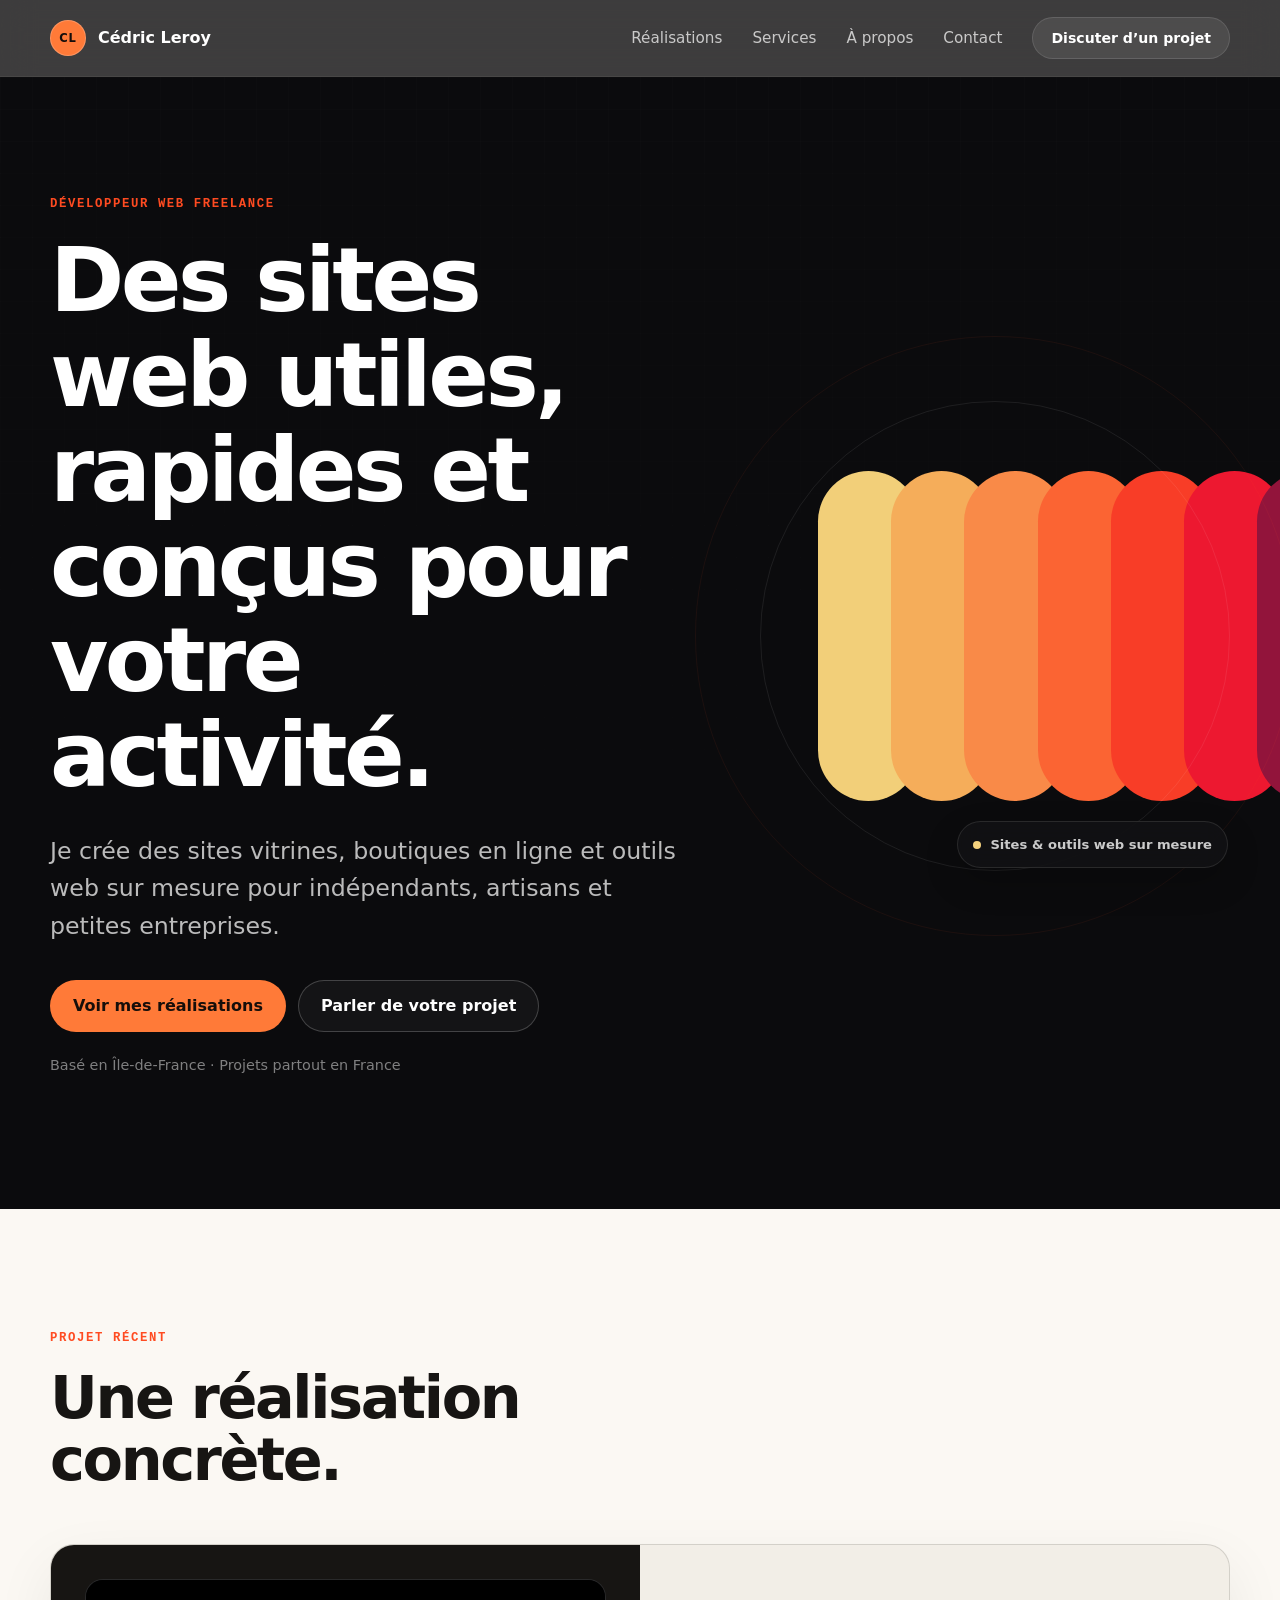
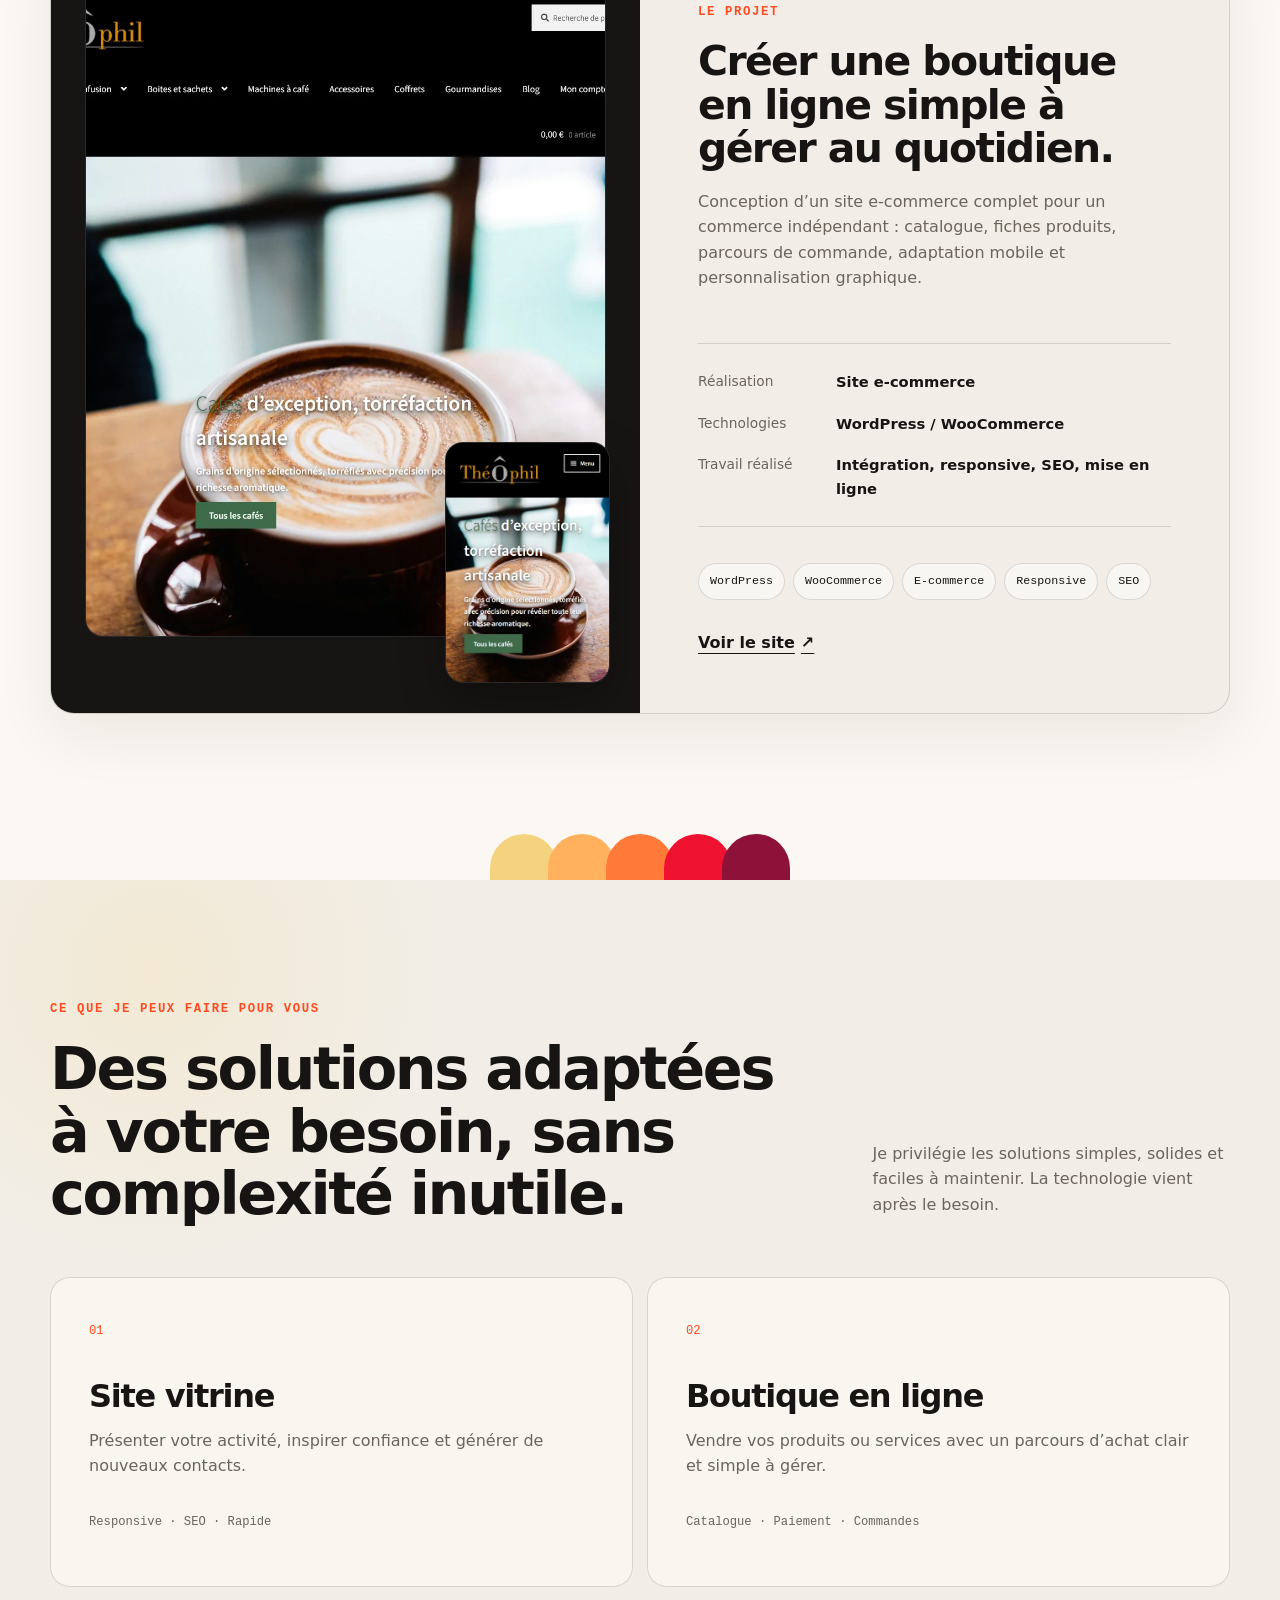
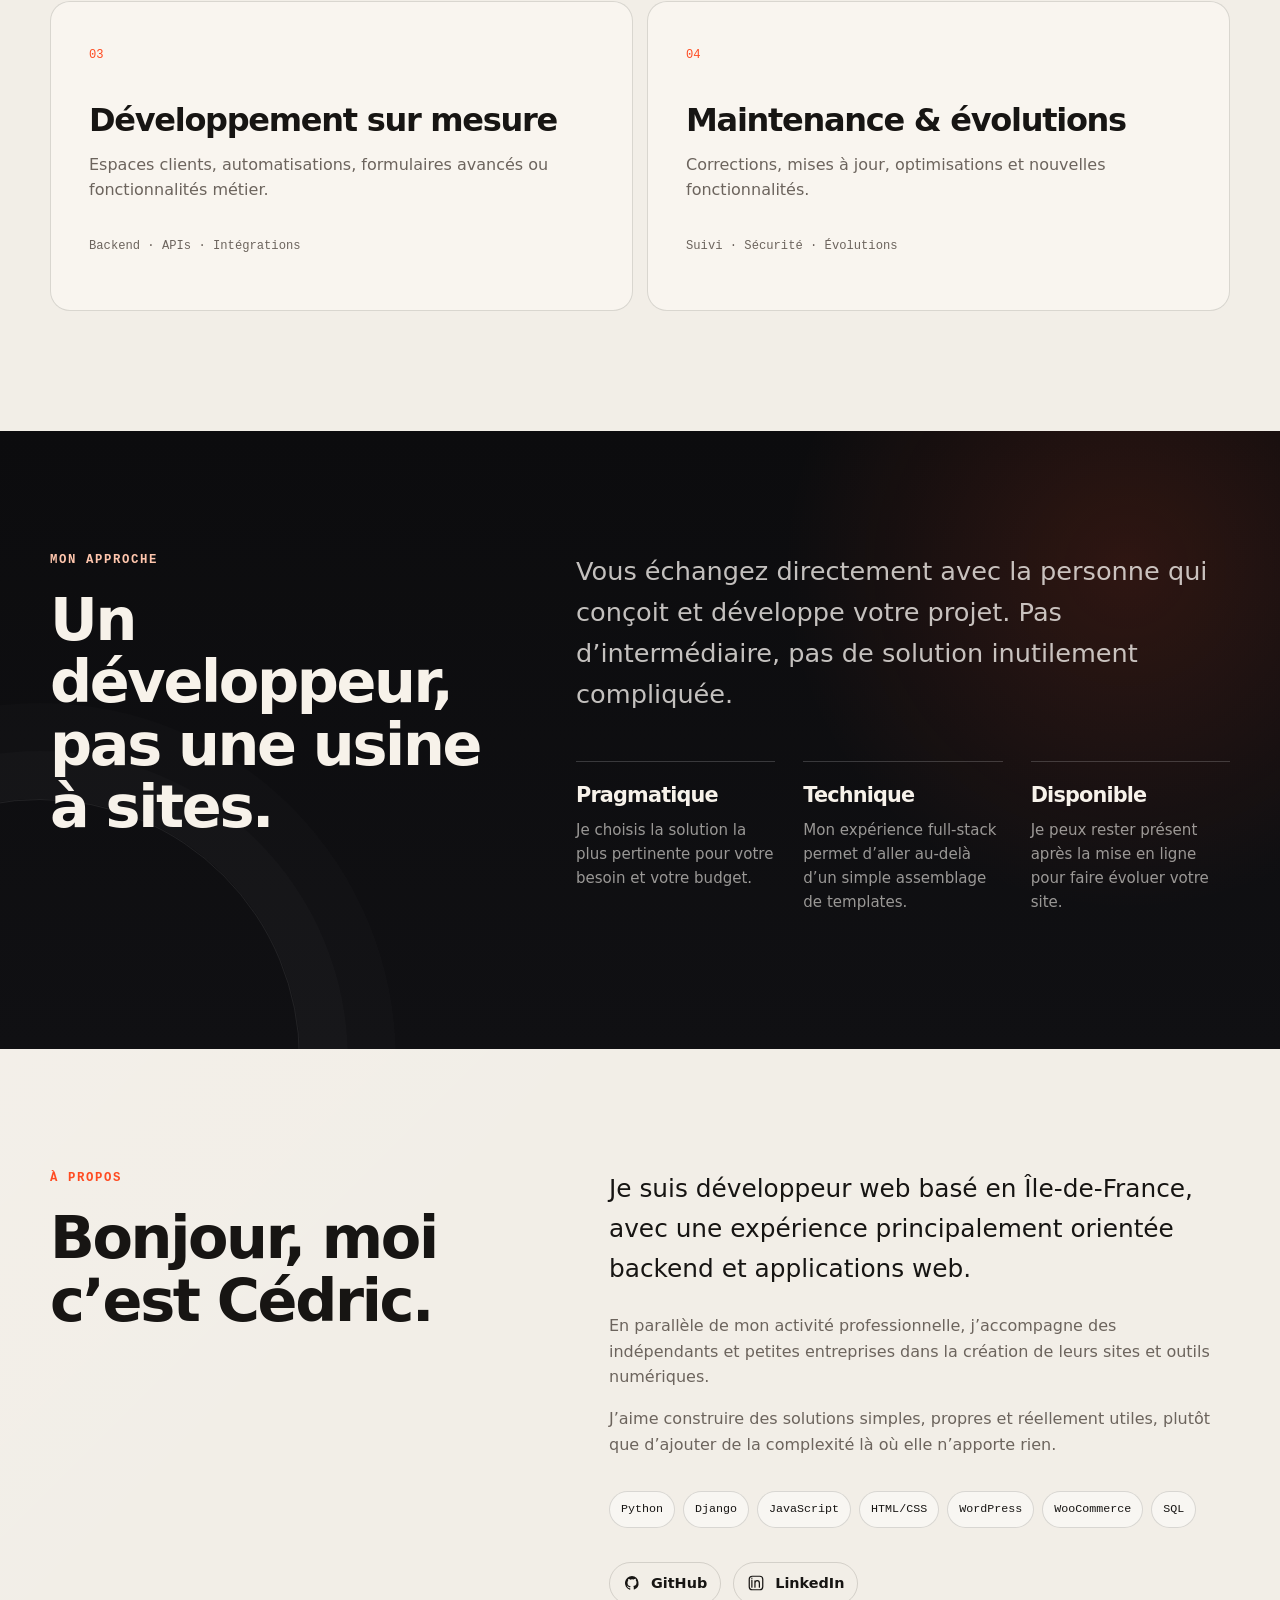
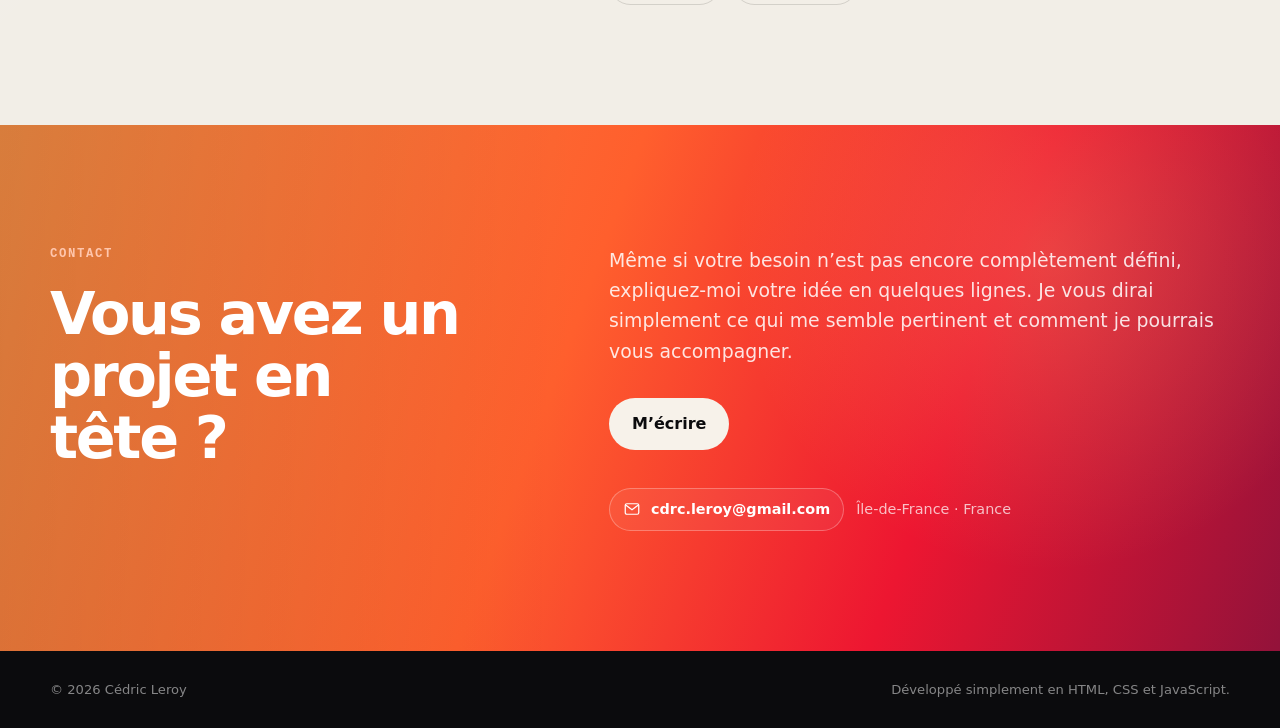
==== index.html @ dcbda890 "seo update" ====
<!doctype html>
<html lang="fr">

<head>
  <meta charset="utf-8">
  <meta name="viewport" content="width=device-width, initial-scale=1">
  <meta name="description"
    content="Cédric Leroy, développeur web freelance. Création de sites vitrines, boutiques en ligne et outils web sur mesure pour indépendants, artisans et petites entreprises.">
  <meta name="theme-color" content="#0b0b0d">

  <title>Cédric Leroy — Développeur web freelance en Île-de-France</title>

  <meta name="description"
    content="Développeur web freelance en Île-de-France. Création de sites vitrines, boutiques e-commerce et outils web sur mesure pour indépendants, artisans et petites entreprises." />

  <link rel="canonical" href="https://cedricleroy.fr/" />

  <meta property="og:type" content="website" />
  <meta property="og:locale" content="fr_FR" />
  <meta property="og:site_name" content="Cédric Leroy" />

  <meta property="og:title" content="Cédric Leroy — Développeur web freelance" />

  <meta property="og:description"
    content="Sites vitrines, boutiques e-commerce et outils web sur mesure pour indépendants, artisans et petites entreprises." />

  <meta property="og:url" content="https://cedricleroy.fr/" />

  <meta property="og:image" content="https://cedricleroy.fr/images/og/cedric-leroy-web.webp" />

  <meta name="twitter:card" content="summary_large_image" />

  <link rel="icon" href="images/icons/favicon.svg" type="image/svg+xml">
  <link rel="icon" href="images/icons/favicon.ico" sizes="any">
  <link rel="apple-touch-icon" href="images/icons/apple-touch-icon.png">
  <link rel="manifest" href="images/icons/site.webmanifest">

  <link rel="stylesheet" href="css/style.css">
  <script src="js/main.js" defer></script>

  <script type="application/ld+json">
  {
    "@context": "https://schema.org",
    "@type": "Person",
    "name": "Cédric Leroy",
    "url": "https://cedricleroy.fr/",
    "jobTitle": "Développeur web",
    "sameAs": [
      "https://github.com/cdrcleroy",
      "https://www.linkedin.com/in/cédric-leroy"
    ],
    "knowsAbout": [
      "Développement web",
      "Python",
      "Django",
      "JavaScript",
      "WordPress",
      "WooCommerce"
    ]
  }
  </script>
</head>

<body>
  <a class="skip-link" href="#main">Aller au contenu</a>

  <header class="site-header">
    <div class="container header-inner">
      <a class="brand" href="#top" aria-label="Accueil">
        <span class="brand-mark" aria-hidden="true">CL</span>
        <span class="brand-name">Cédric Leroy</span>
      </a>

      <button class="menu-toggle" type="button" aria-expanded="false" aria-controls="main-nav">
        <span></span>
        <span></span>
        <span></span>
        <span class="sr-only">Ouvrir le menu</span>
      </button>

      <nav id="main-nav" class="main-nav" aria-label="Navigation principale">
        <a href="#realisations">Réalisations</a>
        <a href="#services">Services</a>
        <a href="#a-propos">À propos</a>
        <a href="#contact">Contact</a>
        <a class="button button--small button--dark" href="mailto:cdrc.leroy@gmail.com?subject=Projet%20web">
          Discuter d’un projet
        </a>
      </nav>
    </div>
  </header>

  <main id="main">
    <section id="top" class="hero">
      <div class="container hero-grid">
        <div class="hero-copy">
          <p class="eyebrow">Développeur web freelance</p>

          <h1>Des sites web utiles, rapides et conçus pour votre activité.</h1>

          <p class="hero-lead">
            Je crée des sites vitrines, boutiques en ligne et outils web sur mesure
            pour indépendants, artisans et petites entreprises.
          </p>

          <div class="hero-actions">
            <a class="button button--accent" href="#realisations">Voir mes réalisations</a>
            <a class="button button--ghost" href="#contact">Parler de votre projet</a>
          </div>

          <p class="hero-meta">Basé en Île-de-France · Projets partout en France</p>
        </div>

        <div class="hero-visual" aria-hidden="true">
          <div class="capsule-art">
            <span class="capsule capsule--1"></span>
            <span class="capsule capsule--2"></span>
            <span class="capsule capsule--3"></span>
            <span class="capsule capsule--4"></span>
            <span class="capsule capsule--5"></span>
            <span class="capsule capsule--6"></span>
            <span class="capsule capsule--7"></span>
          </div>

          <div class="hero-orbit hero-orbit--one"></div>
          <div class="hero-orbit hero-orbit--two"></div>

          <div class="floating-note floating-note--dark">
            <span class="status-dot"></span>
            Sites & outils web sur mesure
          </div>
        </div>
      </div>
    </section>

    <section id="realisations" class="section section--project">
      <div class="container">
        <div class="section-heading">
          <p class="eyebrow">Projet récent</p>
          <h2>Une réalisation concrète.</h2>
        </div>

        <article class="project-card">
          <div class="project-preview">
            <div class="project-shot project-shot--desktop">
              <img src="images/projects/theophil-desktop.webp"
                alt="Page d’accueil du site e-commerce ThéÔphil sur écran large" />
            </div>

            <div class="project-shot project-shot--mobile">
              <img src="images/projects/theophil-mobile.webp" alt="Version mobile du site e-commerce ThéÔphil" />
            </div>
          </div>

          <div class="project-content">
            <div>
              <p class="eyebrow">Le projet</p>
              <h3>Créer une boutique en ligne simple à gérer au quotidien.</h3>
              <p>
                Conception d’un site e-commerce complet pour un commerce indépendant :
                catalogue, fiches produits, parcours de commande, adaptation mobile et
                personnalisation graphique.
              </p>
            </div>

            <div class="project-details">
              <div>
                <span>Réalisation</span>
                <strong>Site e-commerce</strong>
              </div>
              <div>
                <span>Technologies</span>
                <strong>WordPress / WooCommerce</strong>
              </div>
              <div>
                <span>Travail réalisé</span>
                <strong>Intégration, responsive, SEO, mise en ligne</strong>
              </div>
            </div>

            <div class="tags" aria-label="Technologies utilisées">
              <span>WordPress</span>
              <span>WooCommerce</span>
              <span>E-commerce</span>
              <span>Responsive</span>
              <span>SEO</span>
            </div>

            <a class="text-link" href="https://www.theophil-nantes.com/" target="_blank" rel="noopener noreferrer">
              Voir le site <span aria-hidden="true">↗</span>
            </a>
          </div>
        </article>
      </div>
    </section>

    <div class="capsule-divider" aria-hidden="true">
      <span></span><span></span><span></span><span></span><span></span>
    </div>

    <section id="services" class="section">
      <div class="container">
        <div class="section-heading section-heading--wide">
          <div>
            <p class="eyebrow">Ce que je peux faire pour vous</p>
            <h2>Des solutions adaptées à votre besoin, sans complexité inutile.</h2>
          </div>
          <p>
            Je privilégie les solutions simples, solides et faciles à maintenir.
            La technologie vient après le besoin.
          </p>
        </div>

        <div class="services-grid">
          <article class="service-card">
            <span class="service-number">01</span>
            <h3>Site vitrine</h3>
            <p>
              Présenter votre activité, inspirer confiance et générer de nouveaux contacts.
            </p>
            <span class="service-detail">Responsive · SEO · Rapide</span>
          </article>

          <article class="service-card">
            <span class="service-number">02</span>
            <h3>Boutique en ligne</h3>
            <p>
              Vendre vos produits ou services avec un parcours d’achat clair et simple à gérer.
            </p>
            <span class="service-detail">Catalogue · Paiement · Commandes</span>
          </article>

          <article class="service-card">
            <span class="service-number">03</span>
            <h3>Développement sur mesure</h3>
            <p>
              Espaces clients, automatisations, formulaires avancés ou fonctionnalités métier.
            </p>
            <span class="service-detail">Backend · APIs · Intégrations</span>
          </article>

          <article class="service-card">
            <span class="service-number">04</span>
            <h3>Maintenance & évolutions</h3>
            <p>
              Corrections, mises à jour, optimisations et nouvelles fonctionnalités.
            </p>
            <span class="service-detail">Suivi · Sécurité · Évolutions</span>
          </article>
        </div>
      </div>
    </section>

    <section class="section section--approach">
      <div class="container approach-grid">
        <div>
          <p class="eyebrow eyebrow--light">Mon approche</p>
          <h2>Un développeur, pas une usine à sites.</h2>
        </div>

        <div class="approach-content">
          <p class="approach-lead">
            Vous échangez directement avec la personne qui conçoit et développe votre projet.
            Pas d’intermédiaire, pas de solution inutilement compliquée.
          </p>

          <div class="approach-points">
            <article>
              <h3>Pragmatique</h3>
              <p>Je choisis la solution la plus pertinente pour votre besoin et votre budget.</p>
            </article>
            <article>
              <h3>Technique</h3>
              <p>Mon expérience full-stack permet d’aller au-delà d’un simple assemblage de templates.</p>
            </article>
            <article>
              <h3>Disponible</h3>
              <p>Je peux rester présent après la mise en ligne pour faire évoluer votre site.</p>
            </article>
          </div>
        </div>
      </div>
    </section>

    <section id="a-propos" class="section">
      <div class="container about-grid">
        <div class="about-title">
          <p class="eyebrow">À propos</p>
          <h2>Bonjour, moi c’est Cédric.</h2>
        </div>

        <div class="about-copy">
          <p class="about-lead">
            Je suis développeur web basé en Île-de-France, avec une expérience
            principalement orientée backend et applications web.
          </p>

          <p>
            En parallèle de mon activité professionnelle, j’accompagne des indépendants
            et petites entreprises dans la création de leurs sites et outils numériques.
          </p>

          <p>
            J’aime construire des solutions simples, propres et réellement utiles,
            plutôt que d’ajouter de la complexité là où elle n’apporte rien.
          </p>

          <div class="stack">
            <span>Python</span>
            <span>Django</span>
            <span>JavaScript</span>
            <span>HTML/CSS</span>
            <span>WordPress</span>
            <span>WooCommerce</span>
            <span>SQL</span>
          </div>

          <div class="about-links social-links">
            <a class="icon-link" href="https://github.com/cdrcleroy" target="_blank" rel="noopener noreferrer">
              <svg viewBox="0 0 24 24" aria-hidden="true">
                <path
                  d="M12 2.8a9.4 9.4 0 0 0-3 18.32c.47.09.64-.2.64-.45v-1.83c-2.62.57-3.17-1.11-3.17-1.11-.43-1.09-1.05-1.38-1.05-1.38-.86-.59.06-.58.06-.58.95.07 1.45.98 1.45.98.85 1.45 2.22 1.03 2.76.79.08-.61.33-1.03.6-1.27-2.09-.24-4.29-1.05-4.29-4.65 0-1.03.37-1.87.97-2.53-.1-.24-.42-1.2.09-2.5 0 0 .79-.25 2.59.97A8.98 8.98 0 0 1 12 6.94a8.9 8.9 0 0 1 2.36.32c1.8-1.22 2.59-.97 2.59-.97.51 1.3.19 2.26.09 2.5.61.66.97 1.5.97 2.53 0 3.61-2.2 4.4-4.3 4.64.34.3.64.88.64 1.77v2.63c0 .25.17.54.65.45A9.4 9.4 0 0 0 12 2.8Z">
                </path>
              </svg>
              <span>GitHub</span>
            </a>

            <a class="icon-link" href="https://www.linkedin.com/in/cédric-leroy" target="_blank"
              rel="noopener noreferrer">
              <svg viewBox="0 0 24 24" aria-hidden="true">
                <path
                  d="M6.5 8.2v9.3M6.5 5.6v.1M10.6 17.5v-5.2c0-2.2 1.2-3.4 3-3.4 1.8 0 2.9 1.2 2.9 3.4v5.2M10.6 9.2v8.3">
                </path>
                <rect x="3" y="3" width="18" height="18" rx="4"></rect>
              </svg>
              <span>LinkedIn</span>
            </a>
          </div>
        </div>
      </div>
    </section>

    <section id="contact" class="section section--contact">
      <div class="container contact-grid">
        <div>
          <p class="eyebrow eyebrow--light">Contact</p>
          <h2>Vous avez un projet en tête&nbsp;?</h2>
        </div>

        <div class="contact-content">
          <p>
            Même si votre besoin n’est pas encore complètement défini, expliquez-moi
            votre idée en quelques lignes. Je vous dirai simplement ce qui me semble
            pertinent et comment je pourrais vous accompagner.
          </p>

          <a class="button button--light" href="mailto:cdrc.leroy@gmail.com?subject=Projet%20web">
            M’écrire
          </a>

          <div class="contact-meta contact-links">
            <a class="icon-link icon-link--light" href="mailto:cdrc.leroy@gmail.com">
              <svg viewBox="0 0 24 24" aria-hidden="true">
                <rect x="3" y="5" width="18" height="14" rx="2"></rect>
                <path d="m4 7 8 6 8-6"></path>
              </svg>
              <span>cdrc.leroy@gmail.com</span>
            </a>

            <!-- À activer quand tu veux afficher ton numéro :
            <a class="icon-link icon-link--light" href="tel:+33XXXXXXXXX">
              <svg viewBox="0 0 24 24" aria-hidden="true">
                <path d="M7.2 3.8 9.5 7.5 8 9.4c1.2 2.5 3.1 4.4 5.6 5.6l1.9-1.5 3.7 2.3c.5.3.7.9.5 1.5-.5 1.6-2 2.7-3.7 2.7C9.4 20 4 14.6 4 8c0-1.7 1.1-3.2 2.7-3.7.6-.2 1.2 0 1.5.5Z"></path>
              </svg>
              <span>06 XX XX XX XX</span>
            </a>
            -->

            <span class="contact-location">Île-de-France · France</span>
          </div>
        </div>
      </div>
    </section>
  </main>

  <footer class="site-footer">
    <div class="container footer-inner">
      <p>© <span id="year"></span> Cédric Leroy</p>
      <p>Développé simplement en HTML, CSS et JavaScript.</p>
    </div>
  </footer>
</body>

</html>
---- css/style.css ----
/* =========================================
   Cedric Leroy — V2 visual direction
   warm / minimal / geometric / post-digital
========================================= */

:root {
  --bg: #f2eee7;
  --surface: #fbf8f3;
  --surface-soft: #e9e2d9;
  --text: #171513;
  --muted: #6c645d;
  --border: rgba(23, 21, 19, 0.14);

  --dark: #0b0b0d;
  --dark-soft: #131316;
  --dark-2: #1a1718;
  --light-on-dark: #f7f2ea;

  --cream: #f5d27e;
  --peach: #ffb15e;
  --orange: #ff7a38;
  --hot-orange: #ff4b21;
  --red: #ee1230;
  --wine: #8e1139;

  --accent: var(--hot-orange);
  --accent-dark: #d93615;

  --container: 1180px;
  --radius: 24px;
  --shadow: 0 28px 80px rgba(27, 18, 11, 0.12);
}

*,
*::before,
*::after {
  box-sizing: border-box;
}

html {
  scroll-behavior: smooth;
  scroll-padding-top: 90px;
}

body {
  margin: 0;
  font-family: Inter, ui-sans-serif, system-ui, -apple-system, BlinkMacSystemFont,
    "Segoe UI", sans-serif;
  color: var(--text);
  background: var(--bg);
  line-height: 1.6;
  -webkit-font-smoothing: antialiased;
  text-rendering: optimizeLegibility;
}

img,
svg {
  display: block;
  max-width: 100%;
}

a {
  color: inherit;
}

button,
a {
  -webkit-tap-highlight-color: transparent;
}

h1,
h2,
h3,
p {
  margin-top: 0;
}

h1,
h2,
h3 {
  line-height: 1.06;
  letter-spacing: -0.04em;
}

h1 {
  max-width: 860px;
  margin-bottom: 30px;
  font-size: clamp(3.45rem, 7vw, 6.9rem);
  font-weight: 720;
}

h2 {
  max-width: 760px;
  margin-bottom: 0;
  font-size: clamp(2.5rem, 4.6vw, 4.65rem);
  font-weight: 680;
}

h3 {
  font-size: clamp(1.35rem, 2vw, 1.85rem);
}

p {
  color: var(--muted);
}

.container {
  width: min(calc(100% - 40px), var(--container));
  margin-inline: auto;
}

.section {
  position: relative;
  padding: 120px 0;
}

.eyebrow {
  margin-bottom: 18px;
  font-family: ui-monospace, SFMono-Regular, Menlo, Monaco, Consolas, monospace;
  font-size: 0.77rem;
  font-weight: 800;
  text-transform: uppercase;
  letter-spacing: 0.13em;
  color: var(--accent);
}

.eyebrow--light {
  color: #ffc6ad;
}

.sr-only {
  position: absolute;
  width: 1px;
  height: 1px;
  padding: 0;
  margin: -1px;
  overflow: hidden;
  clip: rect(0, 0, 0, 0);
  white-space: nowrap;
  border: 0;
}

.skip-link {
  position: fixed;
  left: 12px;
  top: 12px;
  z-index: 9999;
  padding: 10px 14px;
  background: var(--dark);
  color: white;
  transform: translateY(-150%);
}

.skip-link:focus {
  transform: translateY(0);
}

/* Header */

.site-header {
  position: sticky;
  top: 0;
  z-index: 100;
  border-bottom: 1px solid rgba(255,255,255,0.05);
  background: rgba(11, 11, 13, 0.78);
  backdrop-filter: blur(16px);
  transition: background 180ms ease, border-color 180ms ease;
}

.site-header.is-scrolled {
  background: rgba(11, 11, 13, 0.93);
  border-color: rgba(255,255,255,0.08);
}

.header-inner {
  min-height: 76px;
  display: flex;
  align-items: center;
  justify-content: space-between;
  gap: 24px;
}

.brand {
  display: inline-flex;
  align-items: center;
  gap: 12px;
  text-decoration: none;
  font-weight: 750;
  color: white;
}

.brand-mark {
  display: grid;
  place-items: center;
  width: 36px;
  height: 36px;
  border: 1px solid rgba(255,255,255,0.2);
  border-radius: 50%;
  background: var(--orange);
  color: #140d0b;
  font-size: 0.72rem;
  font-weight: 900;
  letter-spacing: 0.07em;
}

.brand-name {
  white-space: nowrap;
}

.main-nav {
  display: flex;
  align-items: center;
  gap: 30px;
}

.main-nav > a:not(.button) {
  font-size: 0.95rem;
  text-decoration: none;
  color: rgba(255,255,255,0.72);
}

.main-nav > a:not(.button):hover {
  color: white;
}

.menu-toggle {
  display: none;
  border: 0;
  padding: 8px;
  background: transparent;
  cursor: pointer;
}

.menu-toggle > span:not(.sr-only) {
  display: block;
  width: 24px;
  height: 2px;
  margin: 5px 0;
  background: white;
}

/* Buttons */

.button {
  display: inline-flex;
  align-items: center;
  justify-content: center;
  min-height: 52px;
  padding: 0 22px;
  border: 1px solid transparent;
  border-radius: 999px;
  font-weight: 760;
  text-decoration: none;
  transition:
    transform 160ms ease,
    background 160ms ease,
    color 160ms ease,
    border-color 160ms ease;
}

.button:hover {
  transform: translateY(-2px);
}

.button--small {
  min-height: 42px;
  padding-inline: 18px;
  font-size: 0.88rem;
}

.button--accent {
  background: var(--orange);
  color: #160e0a;
}

.button--accent:hover {
  background: var(--peach);
}

.button--ghost {
  border-color: rgba(255,255,255,0.20);
  background: rgba(255,255,255,0.04);
  color: white;
}

.button--ghost:hover {
  border-color: rgba(255,255,255,0.32);
  background: rgba(255,255,255,0.07);
}

.button--dark {
  border: 1px solid rgba(255,255,255,0.12);
  background: rgba(255,255,255,0.08);
  color: white !important;
}

.button--dark:hover {
  background: rgba(255,255,255,0.14);
}

.button--light {
  background: var(--light-on-dark);
  color: var(--dark);
}

.text-link {
  display: inline-flex;
  gap: 6px;
  align-items: center;
  font-weight: 780;
  color: var(--text);
  text-underline-offset: 5px;
  text-decoration-thickness: 1px;
}

/* Hero */

.hero {
  position: relative;
  overflow: hidden;
  padding: 118px 0 132px;
  background: var(--dark);
  color: white;
}

.hero::before {
  content: "";
  position: absolute;
  inset: 0;
  pointer-events: none;
  background:
    linear-gradient(rgba(255,255,255,0.018) 1px, transparent 1px),
    linear-gradient(90deg, rgba(255,255,255,0.018) 1px, transparent 1px);
  background-size: 32px 32px;
  mask-image: linear-gradient(to bottom, rgba(0,0,0,.55), transparent 85%);
}

.hero-grid {
  position: relative;
  z-index: 1;
  display: grid;
  grid-template-columns: minmax(0, 1.15fr) minmax(360px, 0.85fr);
  align-items: center;
  gap: 72px;
}

.hero h1 {
  color: white;
}

.hero-lead {
  max-width: 690px;
  margin-bottom: 34px;
  color: rgba(255,255,255,0.72);
  font-size: clamp(1.14rem, 2vw, 1.48rem);
}

.hero-actions {
  display: flex;
  flex-wrap: wrap;
  gap: 12px;
}

.hero-meta {
  margin: 22px 0 0;
  color: rgba(255,255,255,0.48);
  font-size: 0.9rem;
}

.hero-visual {
  position: relative;
  min-height: 520px;
  display: grid;
  place-items: center;
}

.capsule-art {
  position: relative;
  width: min(100%, 540px);
  height: 370px;
  display: flex;
  align-items: center;
  justify-content: center;
  isolation: isolate;
}

.capsule {
  width: 118px;
  height: 330px;
  margin-left: -28px;
  border-radius: 999px;

}

.capsule:first-child {
  margin-left: 0;
}

.capsule--1 { background: #f2cf79; }
.capsule--2 { background: #f5ad5a; }
.capsule--3 { background: #f98a48; }
.capsule--4 { background: #fb6433; }
.capsule--5 { background: #f83d27; }
.capsule--6 { background: #ed1830; }
.capsule--7 { background: #92143b; }

.hero-orbit {
  position: absolute;
  border: 1px solid rgba(255,255,255,0.08);
  border-radius: 50%;
}

.hero-orbit--one {
  width: 470px;
  height: 470px;
}

.hero-orbit--two {
  width: 600px;
  height: 600px;
  border-color: rgba(255, 88, 48, 0.07);
}

.floating-note {
  position: absolute;
  right: 2px;
  bottom: 28px;
  display: flex;
  align-items: center;
  gap: 9px;
  padding: 12px 15px;
  border: 1px solid rgba(255,255,255,0.10);
  border-radius: 999px;
  font-size: 0.82rem;
  font-weight: 750;
  backdrop-filter: blur(12px);
}

.floating-note--dark {
  background: rgba(19,19,22,0.76);
  color: rgba(255,255,255,0.78);
  box-shadow: 0 14px 35px rgba(0,0,0,0.20);
}

.status-dot {
  width: 8px;
  height: 8px;
  border-radius: 50%;
  background: var(--cream);
}

/* Shared sections */

.section-heading {
  margin-bottom: 52px;
}

.section-heading--wide {
  display: grid;
  grid-template-columns: 1.35fr 0.65fr;
  gap: 80px;
  align-items: end;
}

.section-heading--wide > p {
  max-width: 430px;
  margin-bottom: 8px;
}

/* Project */

.section--project {
  background: var(--surface);
}

.project-card {
  display: grid;
  grid-template-columns: 1fr 1fr;
  min-height: 620px;
  overflow: hidden;
  border: 1px solid var(--border);
  border-radius: var(--radius);
  background: var(--bg);
  box-shadow: 0 22px 60px rgba(31, 22, 15, 0.07);
}

.project-preview {
  position: relative;
  min-height: 620px;
  overflow: hidden;
  padding: 34px;
  background: #171513;
}

.project-shot {
  overflow: hidden;
  border: 1px solid rgba(255, 255, 255, 0.12);
  background: #0b0b0d;
}

.project-shot img {
  display: block;
  width: 100%;
  height: 100%;
  object-fit: cover;
}

.project-shot--desktop {
  position: absolute;
  inset: 34px 34px 76px 34px;
  border-radius: 18px;
}

.project-shot--desktop img {
  object-position: top center;
}

.project-shot--mobile {
  position: absolute;
  right: 30px;
  bottom: 30px;
  width: 28%;
  aspect-ratio: 390 / 570;
  border-radius: 18px;
  box-shadow: 0 18px 45px rgba(0, 0, 0, 0.28);
}

.project-shot--mobile img {
  object-position: top center;
}

.project-kicker {
  margin-bottom: 8px !important;
  color: #ffd5bf !important;
  font-family: ui-monospace, monospace;
  font-size: 0.78rem;
  text-transform: uppercase;
  letter-spacing: 0.12em;
}

.project-content {
  display: flex;
  flex-direction: column;
  justify-content: center;
  padding: 58px;
}

.project-content h3 {
  margin-bottom: 18px;
  font-size: clamp(2rem, 3.2vw, 3rem);
}

.project-details {
  display: grid;
  gap: 18px;
  margin: 36px 0;
  padding: 26px 0;
  border-top: 1px solid var(--border);
  border-bottom: 1px solid var(--border);
}

.project-details div {
  display: grid;
  grid-template-columns: 120px 1fr;
  gap: 18px;
}

.project-details span {
  color: var(--muted);
  font-size: 0.86rem;
}

.project-details strong {
  font-size: 0.92rem;
}

.tags,
.stack {
  display: flex;
  flex-wrap: wrap;
  gap: 8px;
}

.tags {
  margin-bottom: 30px;
}

.tags span,
.stack span {
  padding: 8px 11px;
  border: 1px solid var(--border);
  border-radius: 999px;
  font-family: ui-monospace, monospace;
  font-size: 0.73rem;
  background: rgba(255,255,255,0.46);
}

/* decorative bridge */

.capsule-divider {
  display: flex;
  justify-content: center;
  align-items: stretch;
  gap: 0;
  height: 46px;
  overflow: hidden;
  background: var(--surface);
}

.capsule-divider span {
  width: 68px;
  border-radius: 999px 999px 0 0;
  margin-left: -10px;
}
.capsule-divider span:first-child { margin-left: 0; }
.capsule-divider span:nth-child(1) { background: var(--cream); }
.capsule-divider span:nth-child(2) { background: var(--peach); }
.capsule-divider span:nth-child(3) { background: var(--orange); }
.capsule-divider span:nth-child(4) { background: var(--red); }
.capsule-divider span:nth-child(5) { background: var(--wine); }

/* Services */

#services {
  background:
    radial-gradient(circle at 12% 8%, rgba(245,210,126,.18), transparent 19%),
    var(--bg);
}

.services-grid {
  display: grid;
  grid-template-columns: repeat(2, minmax(0, 1fr));
  gap: 14px;
}

.service-card {
  position: relative;
  min-height: 310px;
  padding: 38px;
  overflow: hidden;
  border: 1px solid var(--border);
  border-radius: 20px;
  background: rgba(251, 248, 243, 0.72);
  transition: transform 180ms ease, border-color 180ms ease, background 180ms ease;
}

.service-card:hover {
  transform: translateY(-4px);
  border-color: rgba(255, 75, 33, 0.20);
  background: rgba(251, 248, 243, 0.86);
}




.service-card h3 {
  margin: 38px 0 14px;
  font-size: 2rem;
}

.service-number,
.service-detail {
  font-family: ui-monospace, monospace;
  font-size: 0.76rem;
}

.service-number {
  color: var(--accent);
}

.service-detail {
  display: block;
  margin-top: 34px;
  color: var(--muted);
}

/* Approach */

.section--approach {
  overflow: hidden;
  background:
    radial-gradient(circle at 88% 22%, rgba(255, 78, 35, .14), transparent 28%),
    linear-gradient(180deg, #0c0c0e, #101013);
  color: var(--light-on-dark);
}

.section--approach::before {
  content: "";
  position: absolute;
  width: 520px;
  height: 520px;
  left: -220px;
  bottom: -270px;
  border: 1px solid rgba(255,255,255,0.08);
  border-radius: 50%;
  box-shadow:
    0 0 0 48px rgba(255,255,255,0.015),
    0 0 0 96px rgba(255,255,255,0.01);
}

.section--approach h2,
.section--approach h3 {
  color: var(--light-on-dark);
}

.approach-grid {
  position: relative;
  z-index: 1;
  display: grid;
  grid-template-columns: 0.8fr 1.2fr;
  gap: 90px;
}

.approach-lead {
  margin-bottom: 46px;
  font-size: clamp(1.25rem, 2vw, 1.6rem);
  color: rgba(247,244,239,0.78);
}

.approach-points {
  display: grid;
  grid-template-columns: repeat(3, 1fr);
  gap: 28px;
}

.approach-points article {
  padding-top: 22px;
  border-top: 1px solid rgba(255,255,255,0.18);
}

.approach-points h3 {
  margin-bottom: 12px;
  font-size: 1.3rem;
}

.approach-points p {
  color: rgba(247,244,239,0.60);
  font-size: 0.94rem;
}

/* About */

#a-propos {
  background:
    linear-gradient(135deg, rgba(255,255,255,0.08), transparent 40%),
    var(--bg);
}

.about-grid,
.contact-grid {
  display: grid;
  grid-template-columns: 0.85fr 1.15fr;
  gap: 100px;
}

.about-lead {
  color: var(--text);
  font-size: clamp(1.25rem, 2vw, 1.55rem);
}

.about-copy > p {
  max-width: 690px;
}

.stack {
  margin: 34px 0;
}

.about-links {
  display: flex;
  flex-wrap: wrap;
  gap: 12px;
}

.icon-link {
  display: inline-flex;
  align-items: center;
  gap: 10px;
  min-height: 42px;
  padding: 9px 13px;
  border: 1px solid var(--border);
  border-radius: 999px;
  color: var(--text);
  font-size: 0.9rem;
  font-weight: 720;
  text-decoration: none;
  transition:
    color 160ms ease,
    border-color 160ms ease,
    background 160ms ease,
    transform 160ms ease;
}

.icon-link svg {
  width: 18px;
  height: 18px;
  flex: 0 0 18px;
  fill: none;
  stroke: currentColor;
  stroke-width: 1.65;
  stroke-linecap: round;
  stroke-linejoin: round;
}

.icon-link:first-child svg {
  fill: currentColor;
  stroke: none;
}

.icon-link:hover {
  color: var(--accent);
  border-color: rgba(255, 75, 33, 0.34);
  background: rgba(255,255,255,0.42);
  transform: translateY(-1px);
}

.icon-link--light {
  color: white;
  border-color: rgba(255,255,255,0.28);
  background: rgba(255,255,255,0.06);
}

.icon-link--light:hover {
  color: white;
  border-color: rgba(255,255,255,0.55);
  background: rgba(255,255,255,0.12);
}

.icon-link--light svg {
  fill: none !important;
  stroke: currentColor !important;
}

.contact-location {
  display: inline-flex;
  align-items: center;
  min-height: 42px;
  color: rgba(255,255,255,0.72);
}

/* Contact */

.section--contact {
  overflow: hidden;
  background:
    radial-gradient(circle at 82% 25%, rgba(255, 207, 119, .24), transparent 28%),
    linear-gradient(110deg, #f08b43 0%, #ff5f2d 44%, #ed1631 72%, #93123a 100%);
  color: white;
}

.section--contact::before {
  content: "";
  position: absolute;
  inset: 0;
  pointer-events: none;
  background: linear-gradient(90deg, rgba(0,0,0,0.10), transparent 45%);
}

.section--contact h2 {
  color: white;
}

.contact-grid {
  position: relative;
  z-index: 1;
}

.contact-content > p {
  max-width: 680px;
  margin-bottom: 32px;
  color: rgba(255,255,255,0.86);
  font-size: 1.18rem;
}

.contact-meta {
  display: flex;
  flex-wrap: wrap;
  align-items: center;
  gap: 12px;
  margin-top: 38px;
  color: rgba(255,255,255,0.78);
  font-size: 0.9rem;
}

.contact-meta a {
  color: white;
}

/* Footer */

.site-footer {
  padding: 28px 0;
  background: var(--dark);
}

.footer-inner {
  display: flex;
  justify-content: space-between;
  gap: 24px;
}

.footer-inner p {
  margin: 0;
  color: rgba(255,255,255,0.50);
  font-size: 0.82rem;
}

/* Responsive */

@media (max-width: 1060px) {
  .hero-grid {
    grid-template-columns: 1fr;
  }

  .hero-visual {
    min-height: 420px;
  }

  .capsule-art {
    max-width: 650px;
  }
}

@media (max-width: 980px) {
  .project-card,
  .approach-grid,
  .about-grid,
  .contact-grid,
  .section-heading--wide {
    grid-template-columns: 1fr;
  }

  .project-card {
    min-height: 0;
  }

  .project-preview {
    min-height: 560px;
  }

  .project-shot--desktop {
    inset: 28px 28px 72px 28px;
  }

  .project-shot--mobile {
    width: 29%;
  }

  .section-heading--wide,
  .approach-grid,
  .about-grid,
  .contact-grid {
    gap: 42px;
  }

  .approach-points {
    grid-template-columns: 1fr;
  }
}

@media (max-width: 820px) {
  .main-nav {
    position: absolute;
    top: 76px;
    left: 20px;
    right: 20px;
    display: none;
    align-items: stretch;
    flex-direction: column;
    gap: 0;
    padding: 12px;
    border: 1px solid rgba(255,255,255,0.08);
    border-radius: 18px;
    background: rgba(18,18,21,0.98);
    box-shadow: 0 24px 60px rgba(0,0,0,0.30);
  }

  .main-nav.is-open {
    display: flex;
  }

  .main-nav > a:not(.button) {
    padding: 13px 10px;
  }

  .main-nav .button {
    margin-top: 8px;
  }

  .menu-toggle {
    display: block;
  }

  .services-grid {
    grid-template-columns: 1fr;
  }

  .section {
    padding: 90px 0;
  }
}

@media (max-width: 700px) {
  .capsule-art {
    height: 300px;
  }

  .capsule {
    width: 82px;
    height: 250px;
    margin-left: -20px;
  }

  .hero-orbit--one {
    width: 340px;
    height: 340px;
  }

  .hero-orbit--two {
    width: 420px;
    height: 420px;
  }
}

@media (max-width: 620px) {
  .container {
    width: min(calc(100% - 28px), var(--container));
  }

  h1 {
    font-size: clamp(2.9rem, 15vw, 4.3rem);
  }

  .hero {
    padding: 64px 0 90px;
  }

  .hero-actions {
    flex-direction: column;
  }

  .hero-actions .button {
    width: 100%;
  }

  .hero-visual {
    min-height: 330px;
  }

  .capsule-art {
    width: 100%;
    height: 240px;
  }

  .capsule {
    width: 62px;
    height: 205px;
    margin-left: -15px;
  }

  .hero-orbit--one,
  .hero-orbit--two {
    display: none;
  }

  .floating-note {
    position: static;
    width: max-content;
    max-width: 100%;
    margin: 14px auto 0;
  }

  .project-preview {
    min-height: 420px;
    padding: 20px;
  }

  .project-shot--desktop {
    inset: 20px 20px 58px 20px;
    border-radius: 14px;
  }

  .project-shot--mobile {
    right: 14px;
    bottom: 14px;
    width: 34%;
    border-radius: 14px;
  }

  .project-content {
    padding: 36px 26px;
  }

  .project-details div {
    grid-template-columns: 1fr;
    gap: 4px;
  }

  .service-card {
    min-height: 0;
    padding: 30px 24px;
  }

  .about-links,
  .footer-inner {
    flex-direction: column;
  }

  .footer-inner {
    gap: 6px;
  }
}

@media (prefers-reduced-motion: reduce) {
  html {
    scroll-behavior: auto;
  }

  *,
  *::before,
  *::after {
    scroll-behavior: auto !important;
    transition: none !important;
  }
}
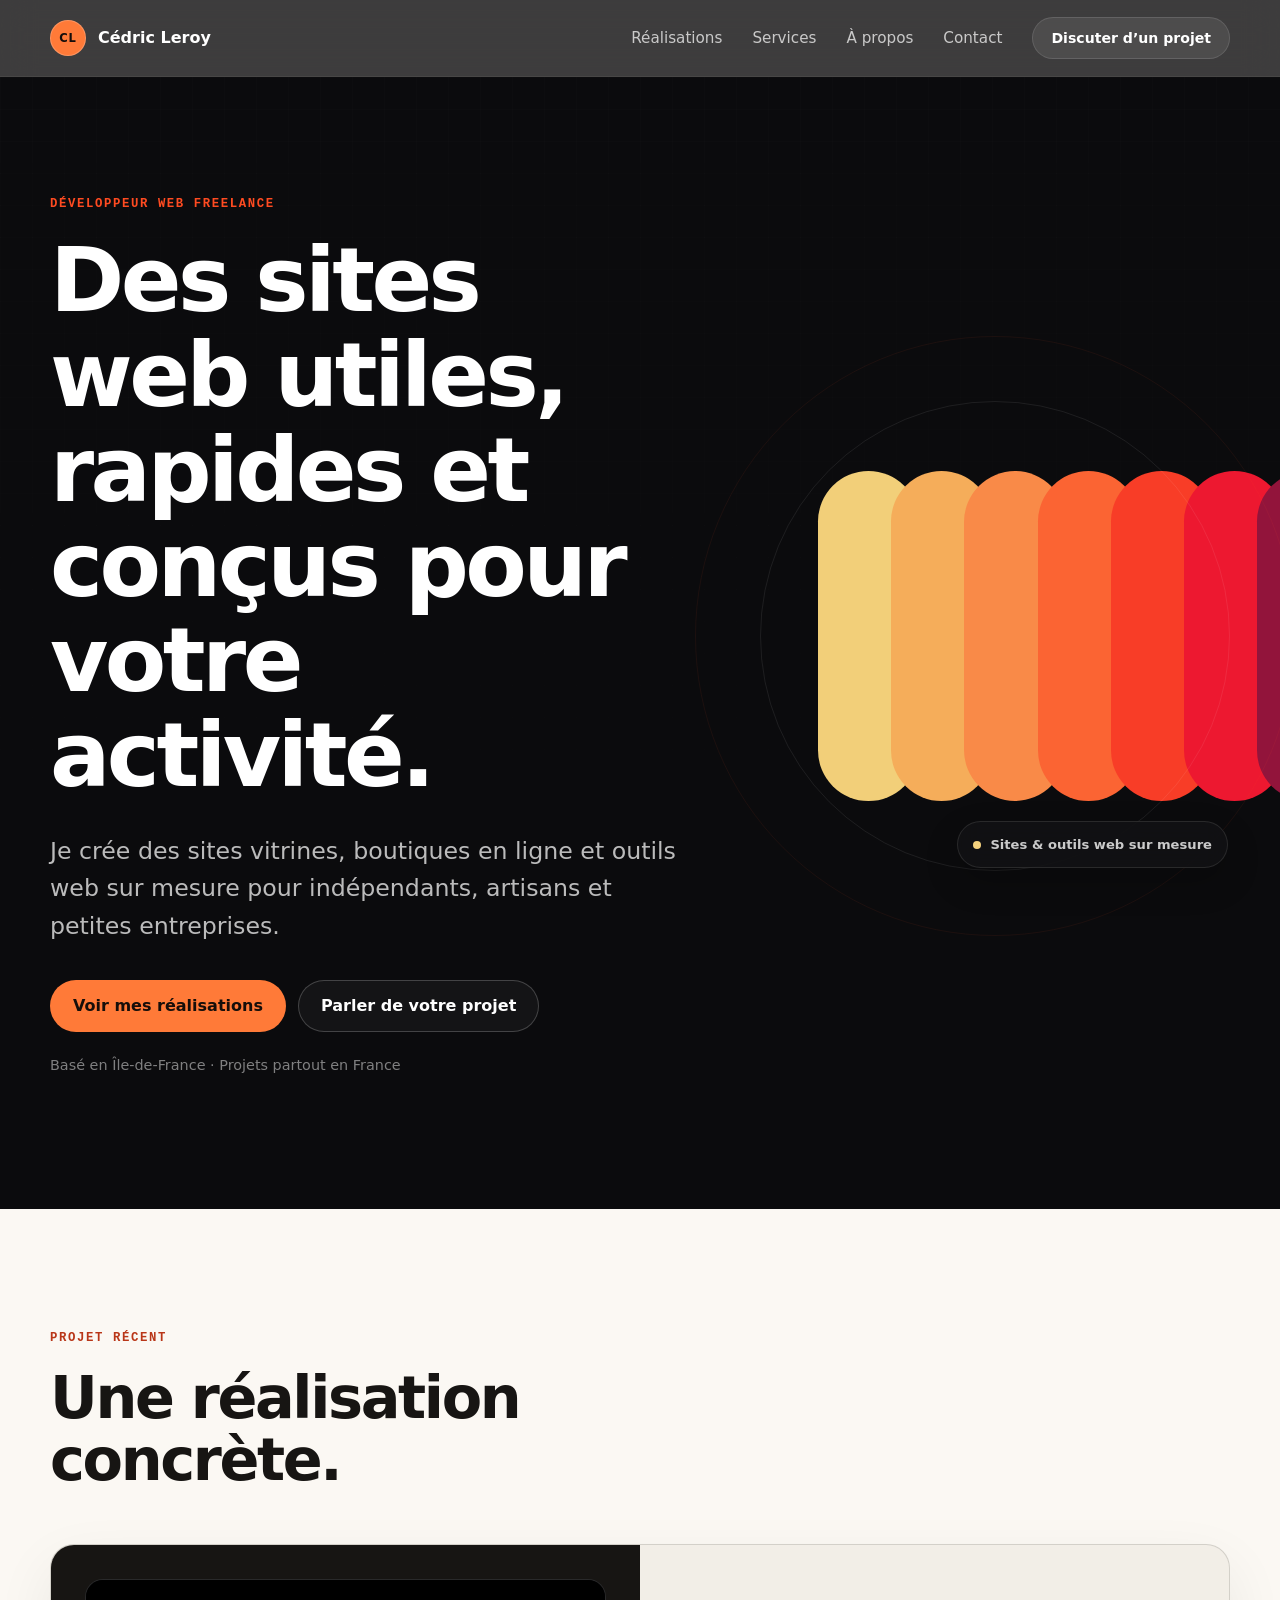
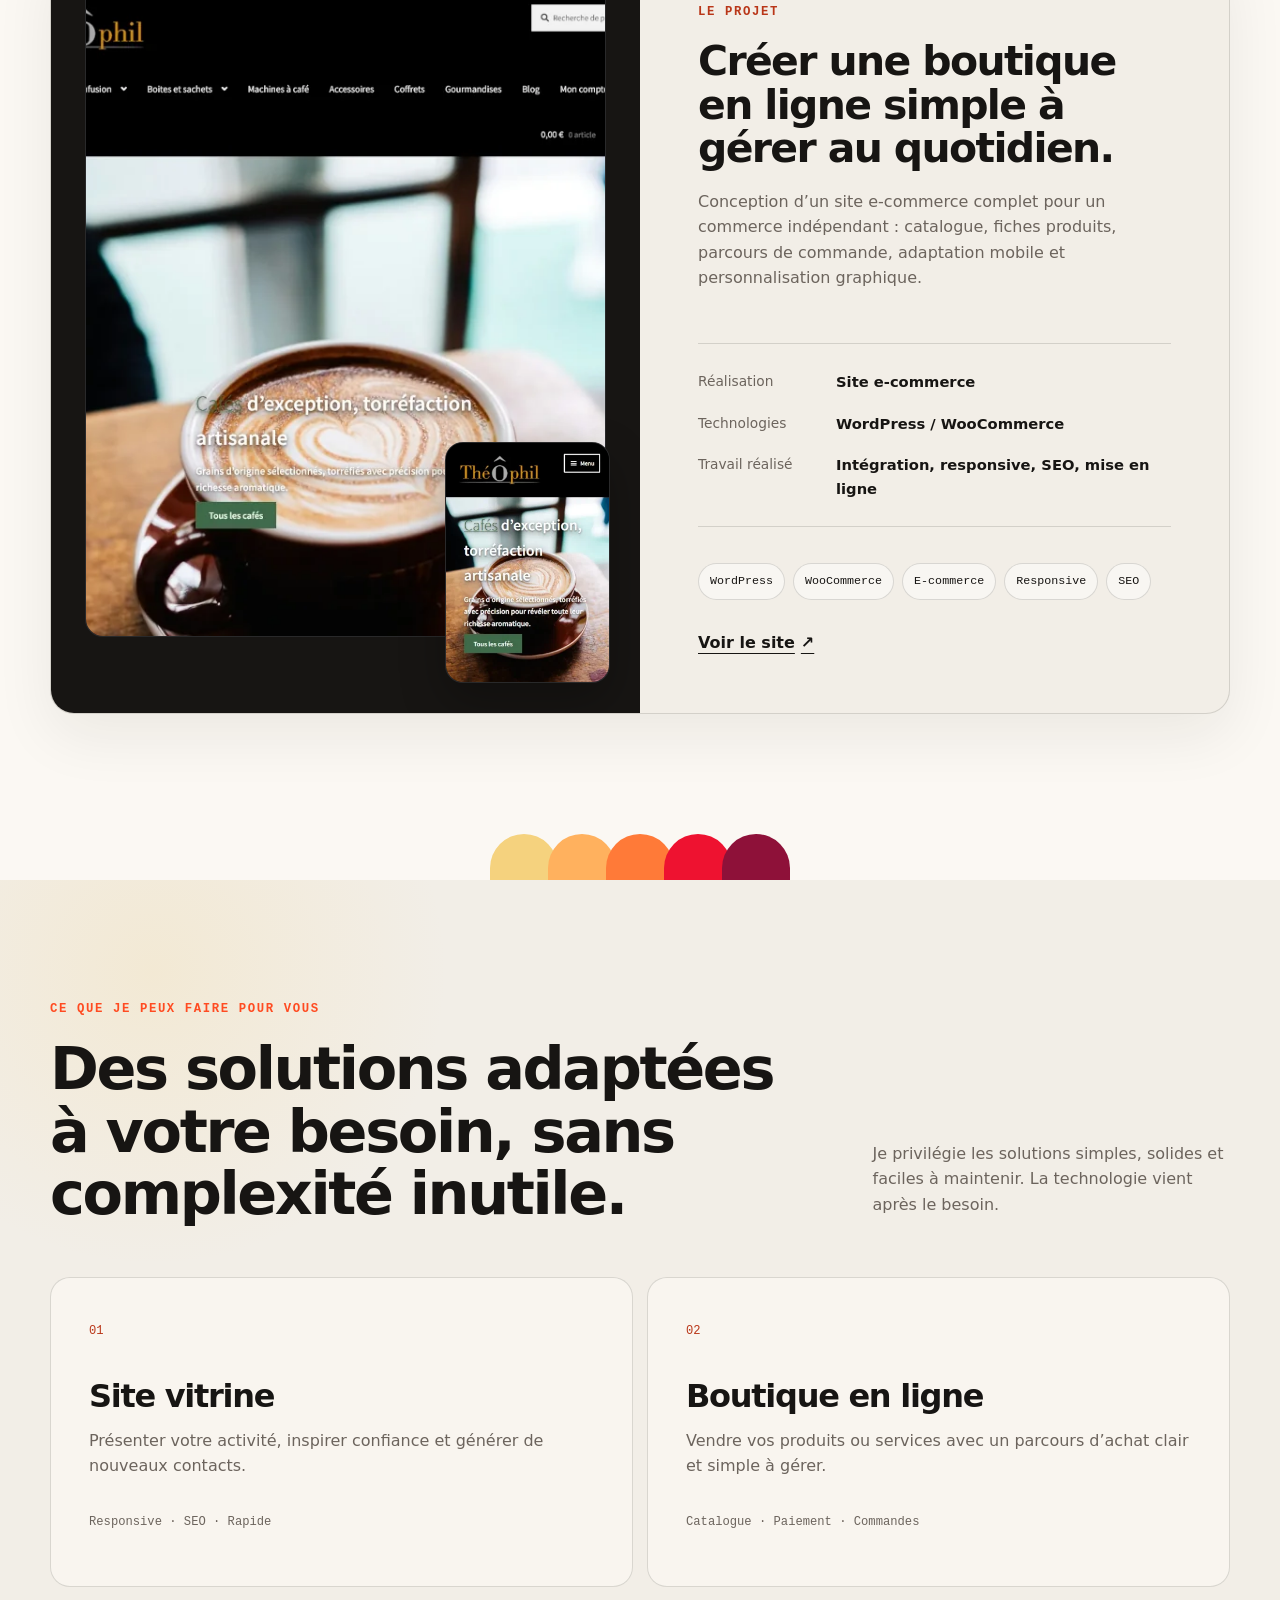
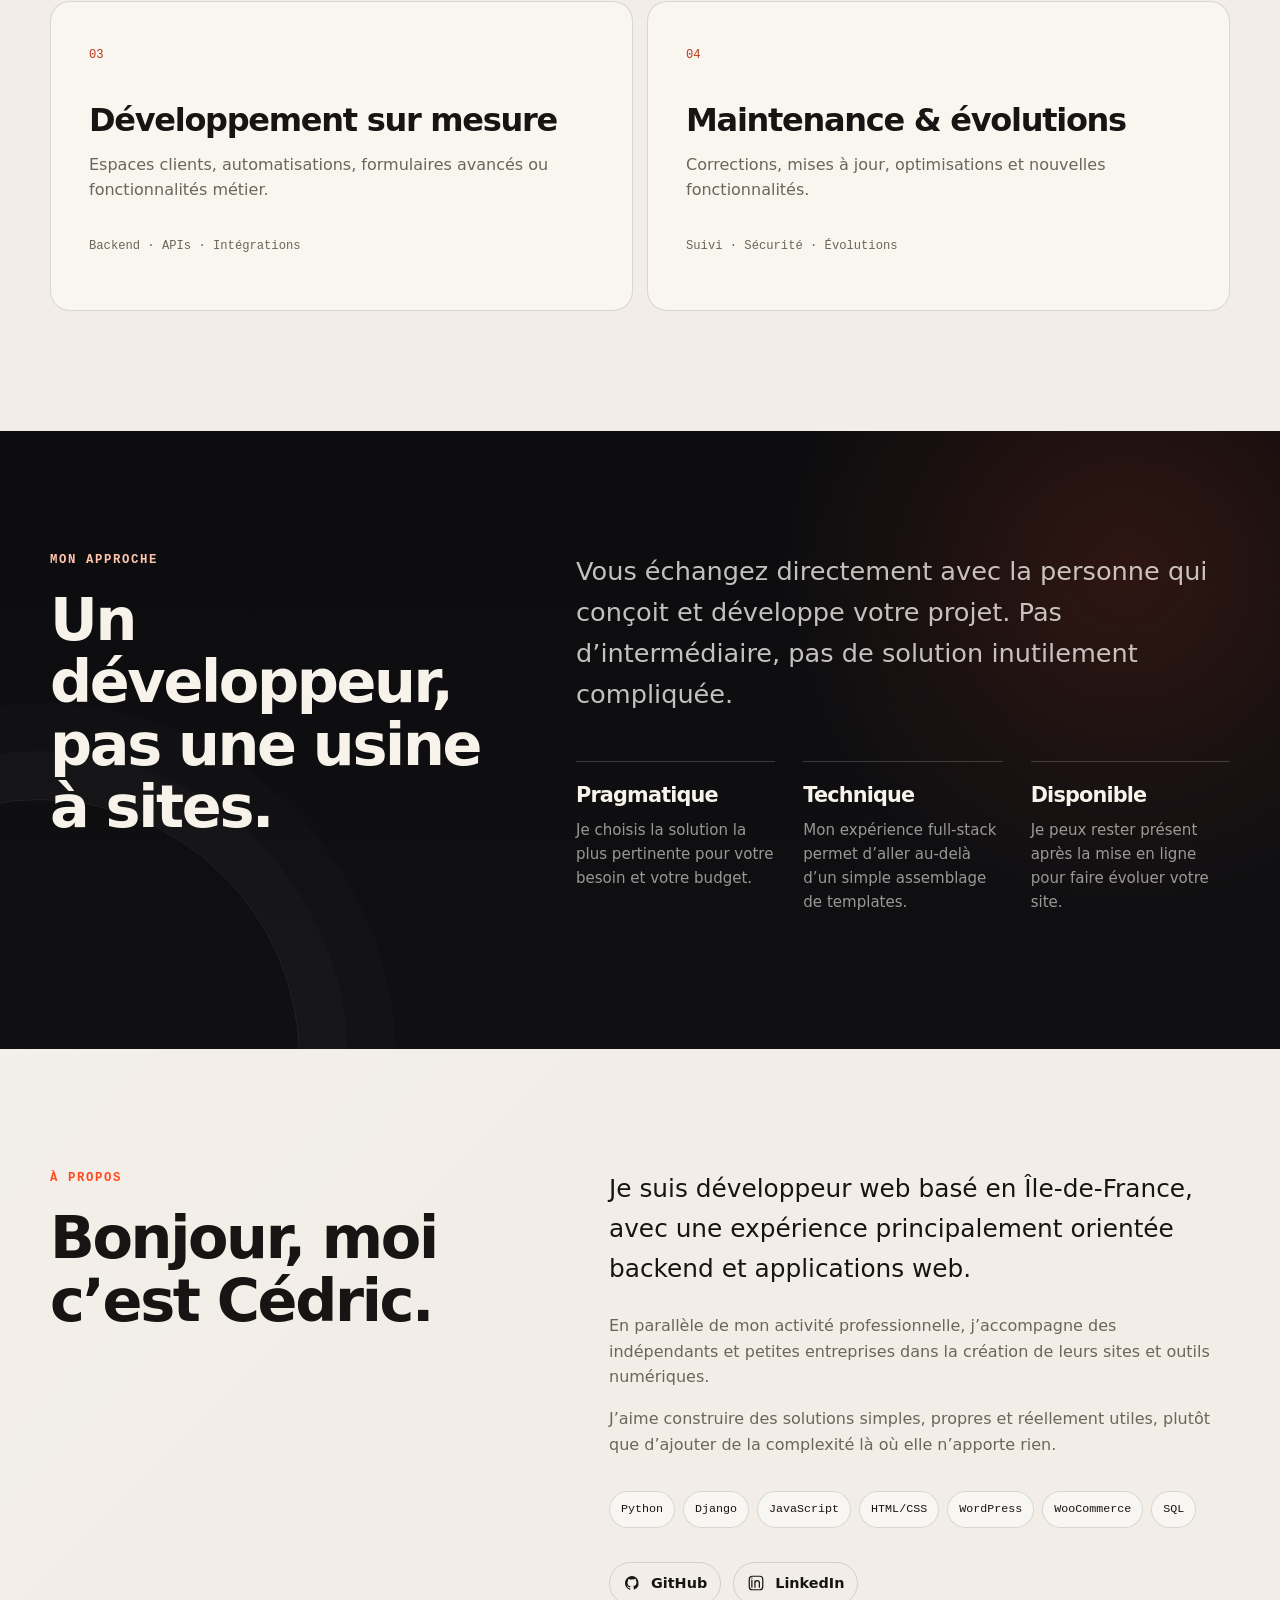
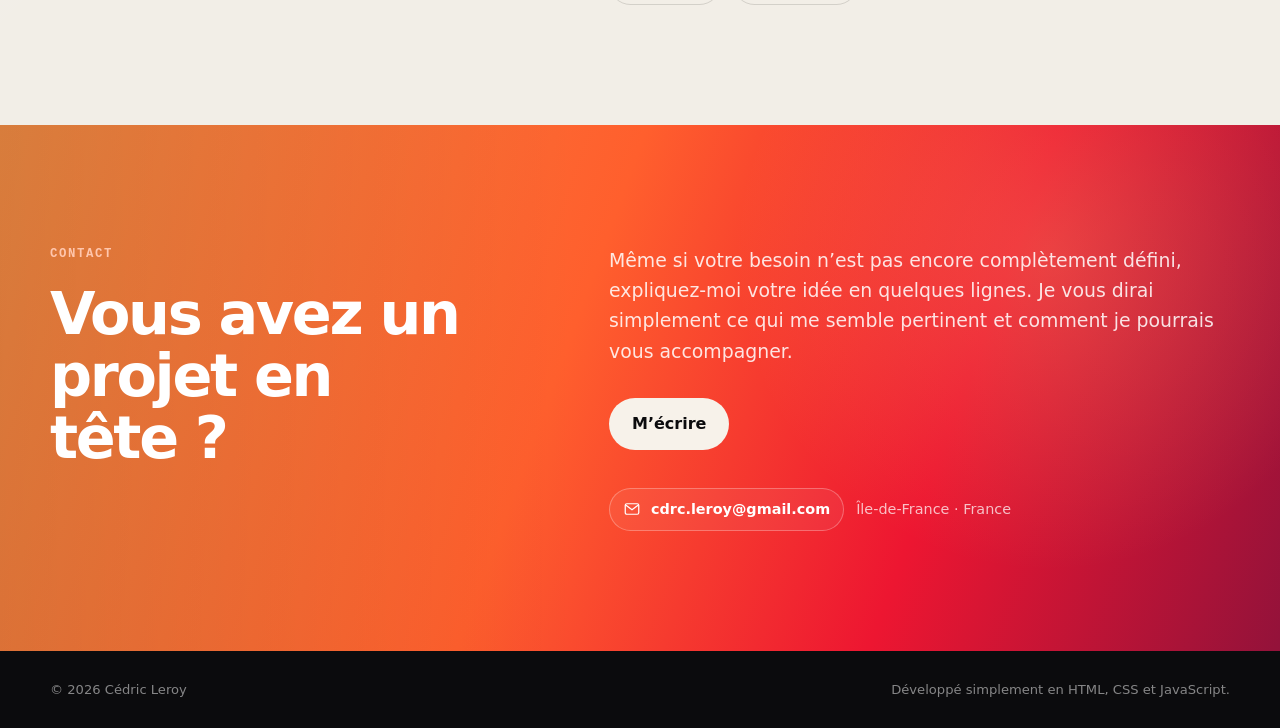
==== commit 952ea6b2: "lighthouse size images update" ====
--- a/index.html
+++ b/index.html
@@ -66,7 +66,7 @@
 
   <header class="site-header">
     <div class="container header-inner">
-      <a class="brand" href="#top" aria-label="Accueil">
+      <a class="brand" href="#top">
         <span class="brand-mark" aria-hidden="true">CL</span>
         <span class="brand-name">Cédric Leroy</span>
       </a>
--- a/css/style.css
+++ b/css/style.css
@@ -24,7 +24,7 @@
   --wine: #8e1139;
 
   --accent: var(--hot-orange);
-  --accent-dark: #d93615;
+  --accent-dark: #b93618;
 
   --container: 1180px;
   --radius: 24px;
@@ -68,6 +68,23 @@
   -webkit-tap-highlight-color: transparent;
 }
 
+a:focus-visible,
+button:focus-visible {
+  outline: 3px solid var(--accent-dark);
+  outline-offset: 4px;
+}
+
+.hero a:focus-visible,
+.hero button:focus-visible,
+.section--approach a:focus-visible,
+.section--approach button:focus-visible,
+.section--contact a:focus-visible,
+.section--contact button:focus-visible,
+.site-header a:focus-visible,
+.site-header button:focus-visible {
+  outline-color: var(--cream);
+}
+
 h1,
 h2,
 h3,
@@ -122,6 +139,11 @@
   text-transform: uppercase;
   letter-spacing: 0.13em;
   color: var(--accent);
+}
+
+.section--project .eyebrow,
+.section--light .eyebrow {
+  color: var(--accent-dark);
 }
 
 .eyebrow--light {
@@ -665,7 +687,7 @@
 }
 
 .service-number {
-  color: var(--accent);
+  color: var(--accent-dark);
 }
 
 .service-detail {
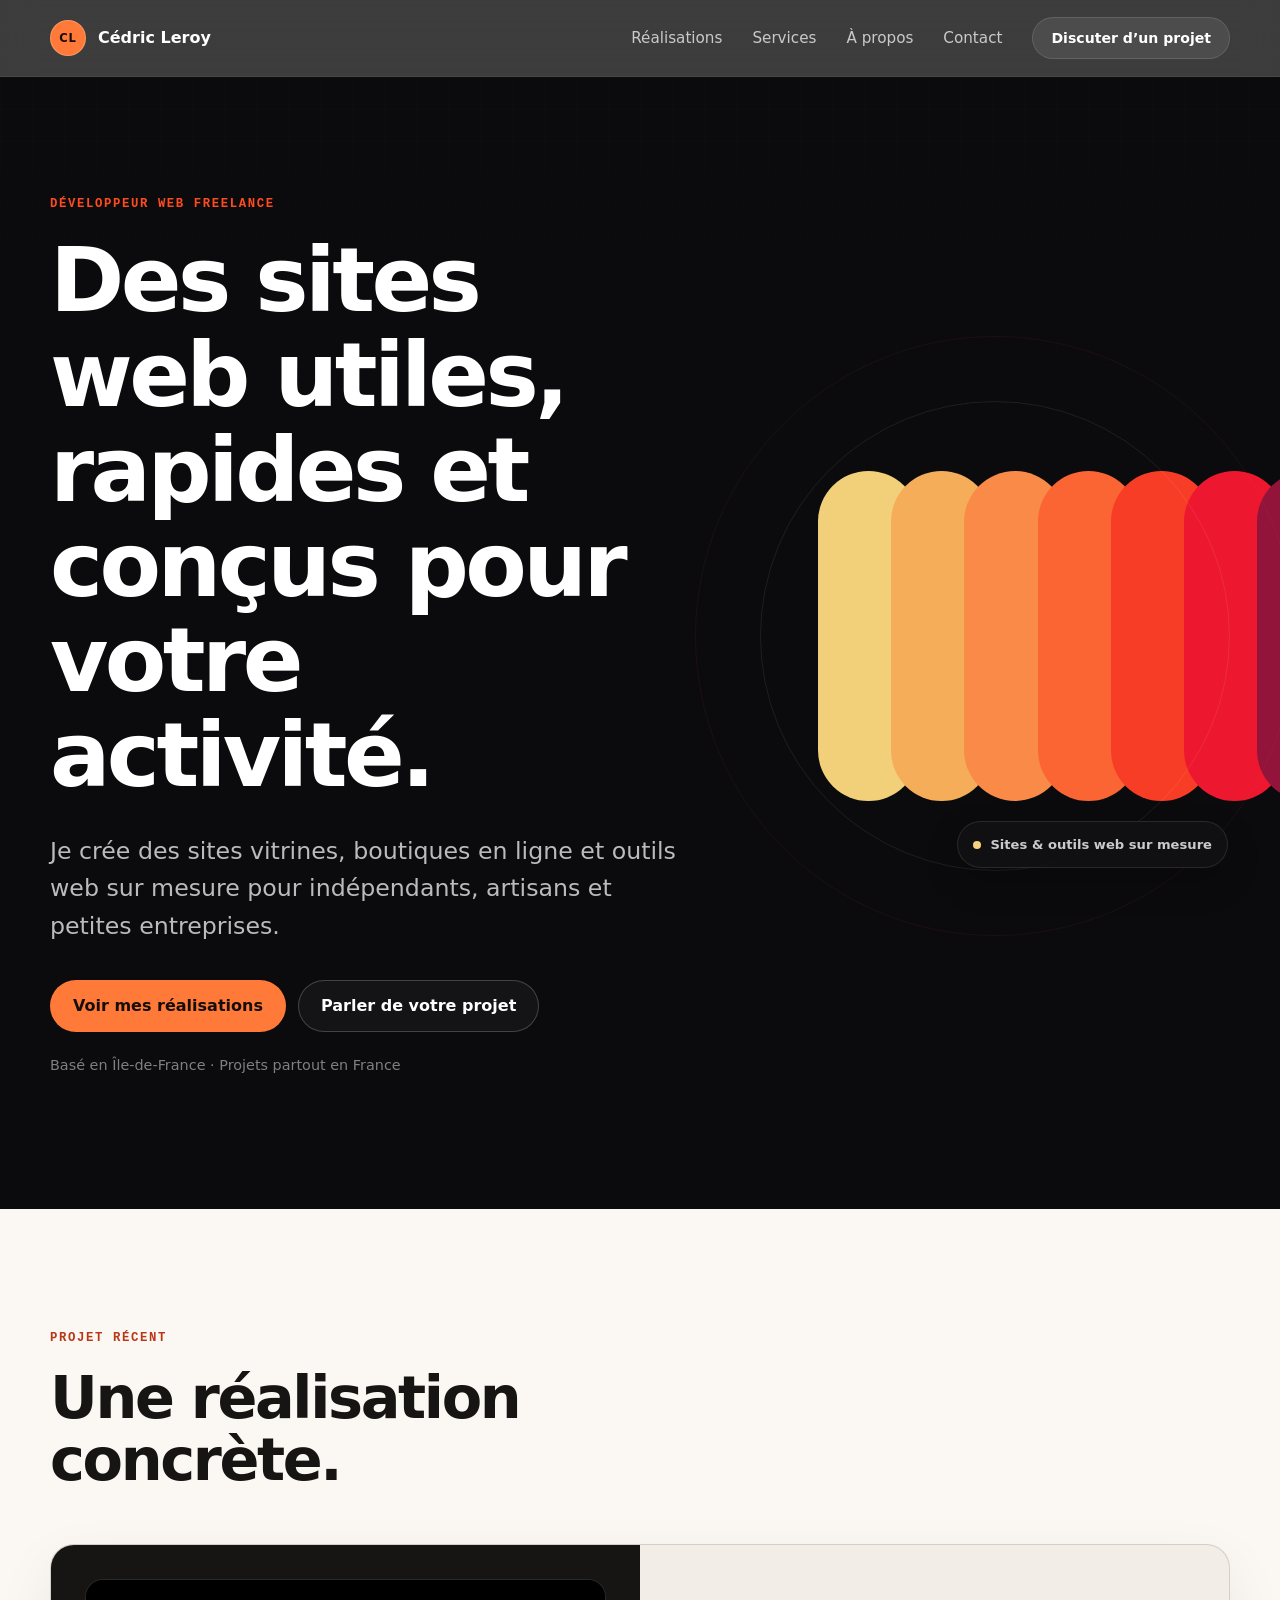
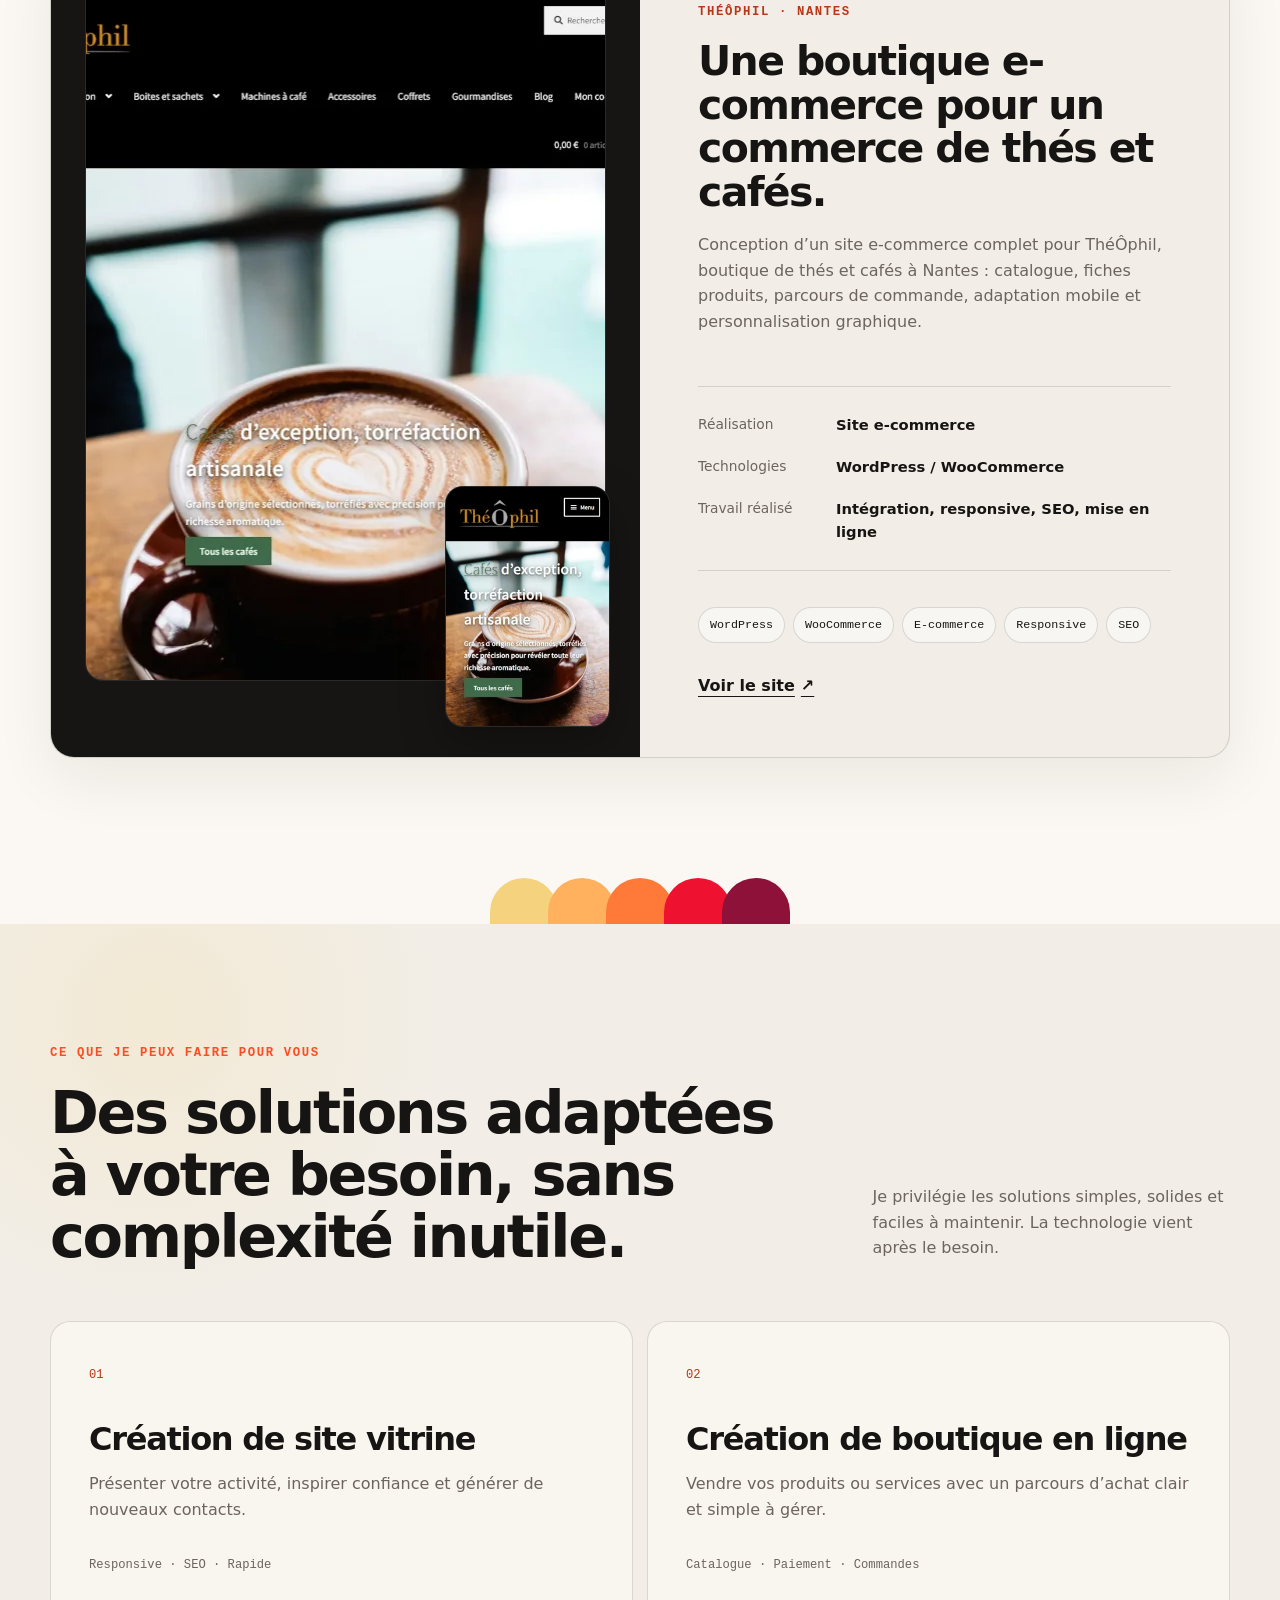
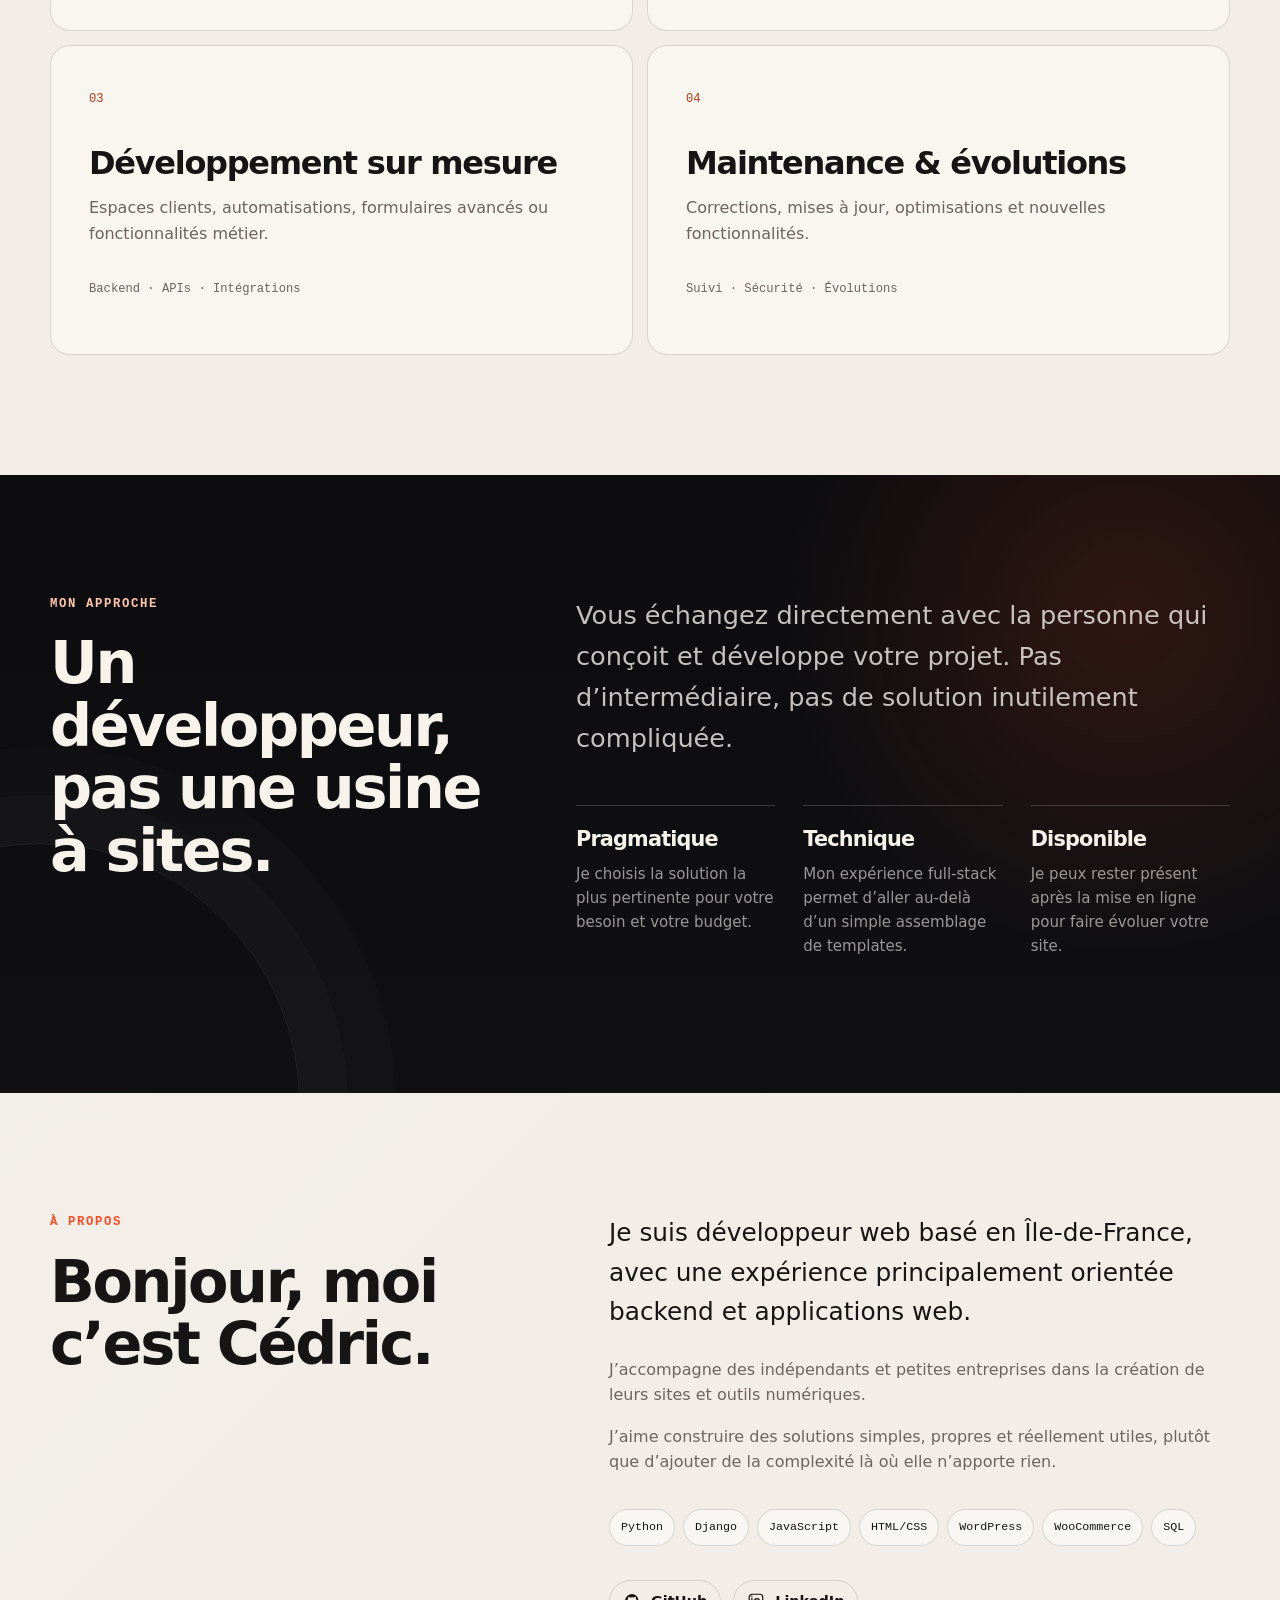
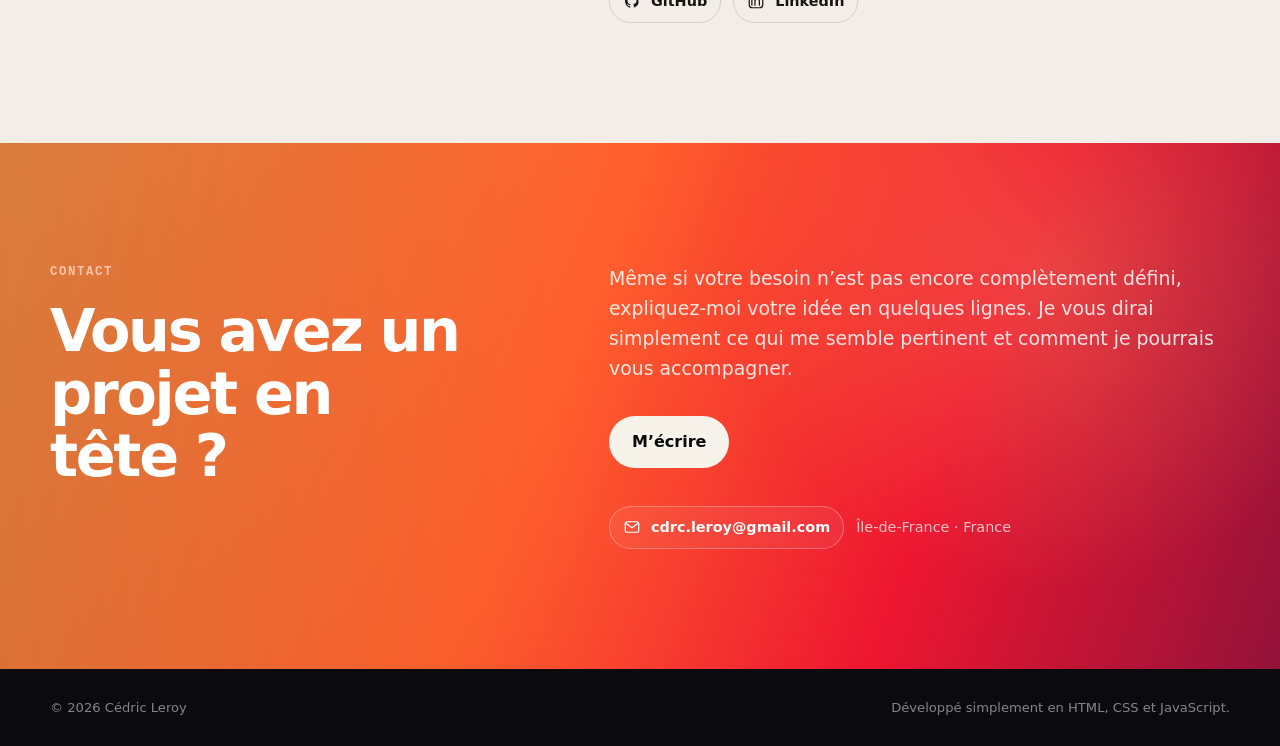
==== commit 712abfce: "new seo update" ====
--- a/index.html
+++ b/index.html
@@ -4,8 +4,6 @@
 <head>
   <meta charset="utf-8">
   <meta name="viewport" content="width=device-width, initial-scale=1">
-  <meta name="description"
-    content="Cédric Leroy, développeur web freelance. Création de sites vitrines, boutiques en ligne et outils web sur mesure pour indépendants, artisans et petites entreprises.">
   <meta name="theme-color" content="#0b0b0d">
 
   <title>Cédric Leroy — Développeur web freelance en Île-de-France</title>
@@ -27,6 +25,11 @@
   <meta property="og:url" content="https://cedricleroy.fr/" />
 
   <meta property="og:image" content="https://cedricleroy.fr/images/og/cedric-leroy-web.webp" />
+  <meta property="og:image:width" content="1200" />
+  <meta property="og:image:height" content="630" />
+  <meta property="og:image:alt" content="Cédric Leroy — Développeur web freelance" />
+
+  <meta name="twitter:image" content="https://cedricleroy.fr/images/og/cedric-leroy-web.webp" />
 
   <meta name="twitter:card" content="summary_large_image" />
 
@@ -144,22 +147,24 @@
           <div class="project-preview">
             <div class="project-shot project-shot--desktop">
               <img src="images/projects/theophil-desktop.webp"
-                alt="Page d’accueil du site e-commerce ThéÔphil sur écran large" />
+                alt="Page d’accueil du site e-commerce ThéÔphil sur écran large" width="754" height="700"
+                loading="lazy" />
             </div>
 
             <div class="project-shot project-shot--mobile">
-              <img src="images/projects/theophil-mobile.webp" alt="Version mobile du site e-commerce ThéÔphil" />
+              <img src="images/projects/theophil-mobile.webp" alt="Version mobile du site e-commerce ThéÔphil"
+                width="280" height="412" loading="lazy" />
             </div>
           </div>
 
           <div class="project-content">
             <div>
-              <p class="eyebrow">Le projet</p>
-              <h3>Créer une boutique en ligne simple à gérer au quotidien.</h3>
+              <p class="eyebrow">ThéÔphil · Nantes</p>
+              <h3>Une boutique e-commerce pour un commerce de thés et cafés.</h3>
               <p>
-                Conception d’un site e-commerce complet pour un commerce indépendant :
-                catalogue, fiches produits, parcours de commande, adaptation mobile et
-                personnalisation graphique.
+                Conception d’un site e-commerce complet pour ThéÔphil, boutique
+                de thés et cafés à Nantes : catalogue, fiches produits, parcours
+                de commande, adaptation mobile et personnalisation graphique.
               </p>
             </div>
 
@@ -214,7 +219,7 @@
         <div class="services-grid">
           <article class="service-card">
             <span class="service-number">01</span>
-            <h3>Site vitrine</h3>
+            <h3>Création de site vitrine</h3>
             <p>
               Présenter votre activité, inspirer confiance et générer de nouveaux contacts.
             </p>
@@ -223,7 +228,7 @@
 
           <article class="service-card">
             <span class="service-number">02</span>
-            <h3>Boutique en ligne</h3>
+            <h3>Création de boutique en ligne</h3>
             <p>
               Vendre vos produits ou services avec un parcours d’achat clair et simple à gérer.
             </p>
@@ -296,8 +301,8 @@
           </p>
 
           <p>
-            En parallèle de mon activité professionnelle, j’accompagne des indépendants
-            et petites entreprises dans la création de leurs sites et outils numériques.
+            J’accompagne des indépendants et petites entreprises dans la création
+            de leurs sites et outils numériques.
           </p>
 
           <p>
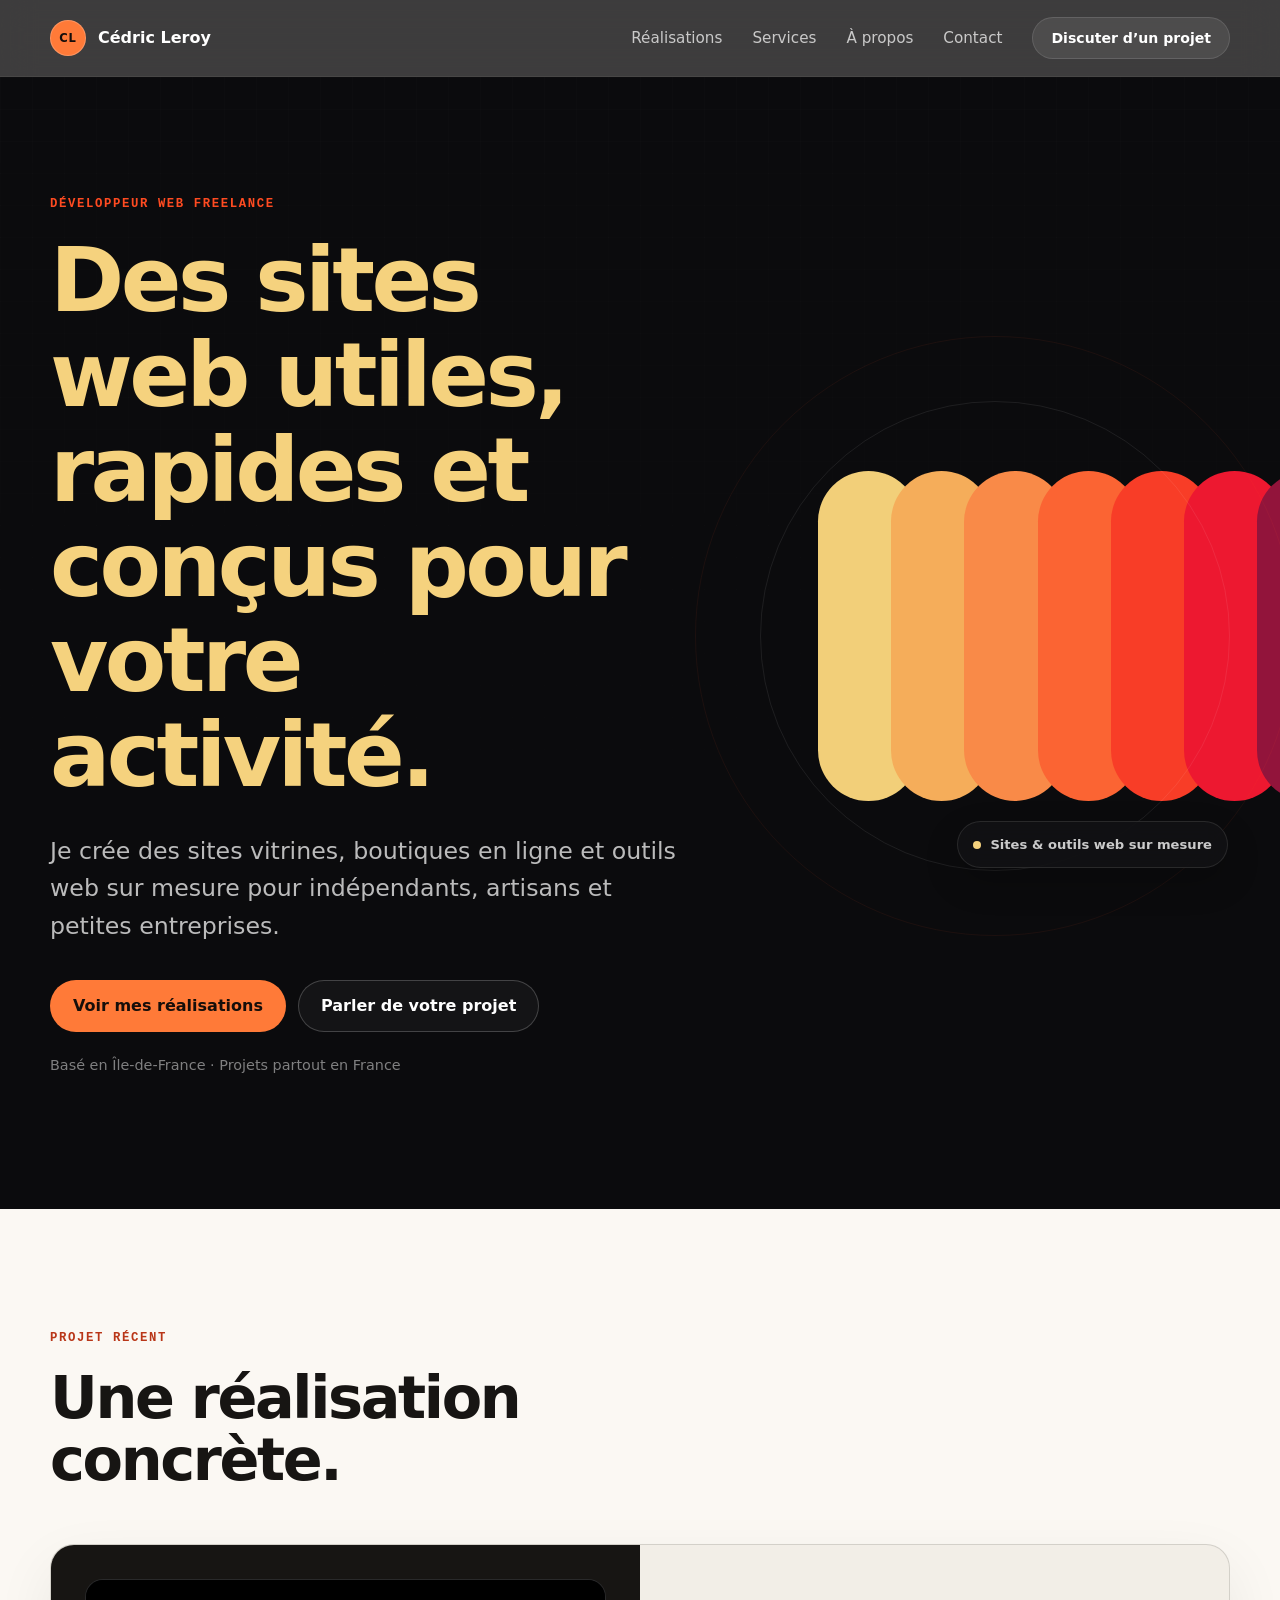
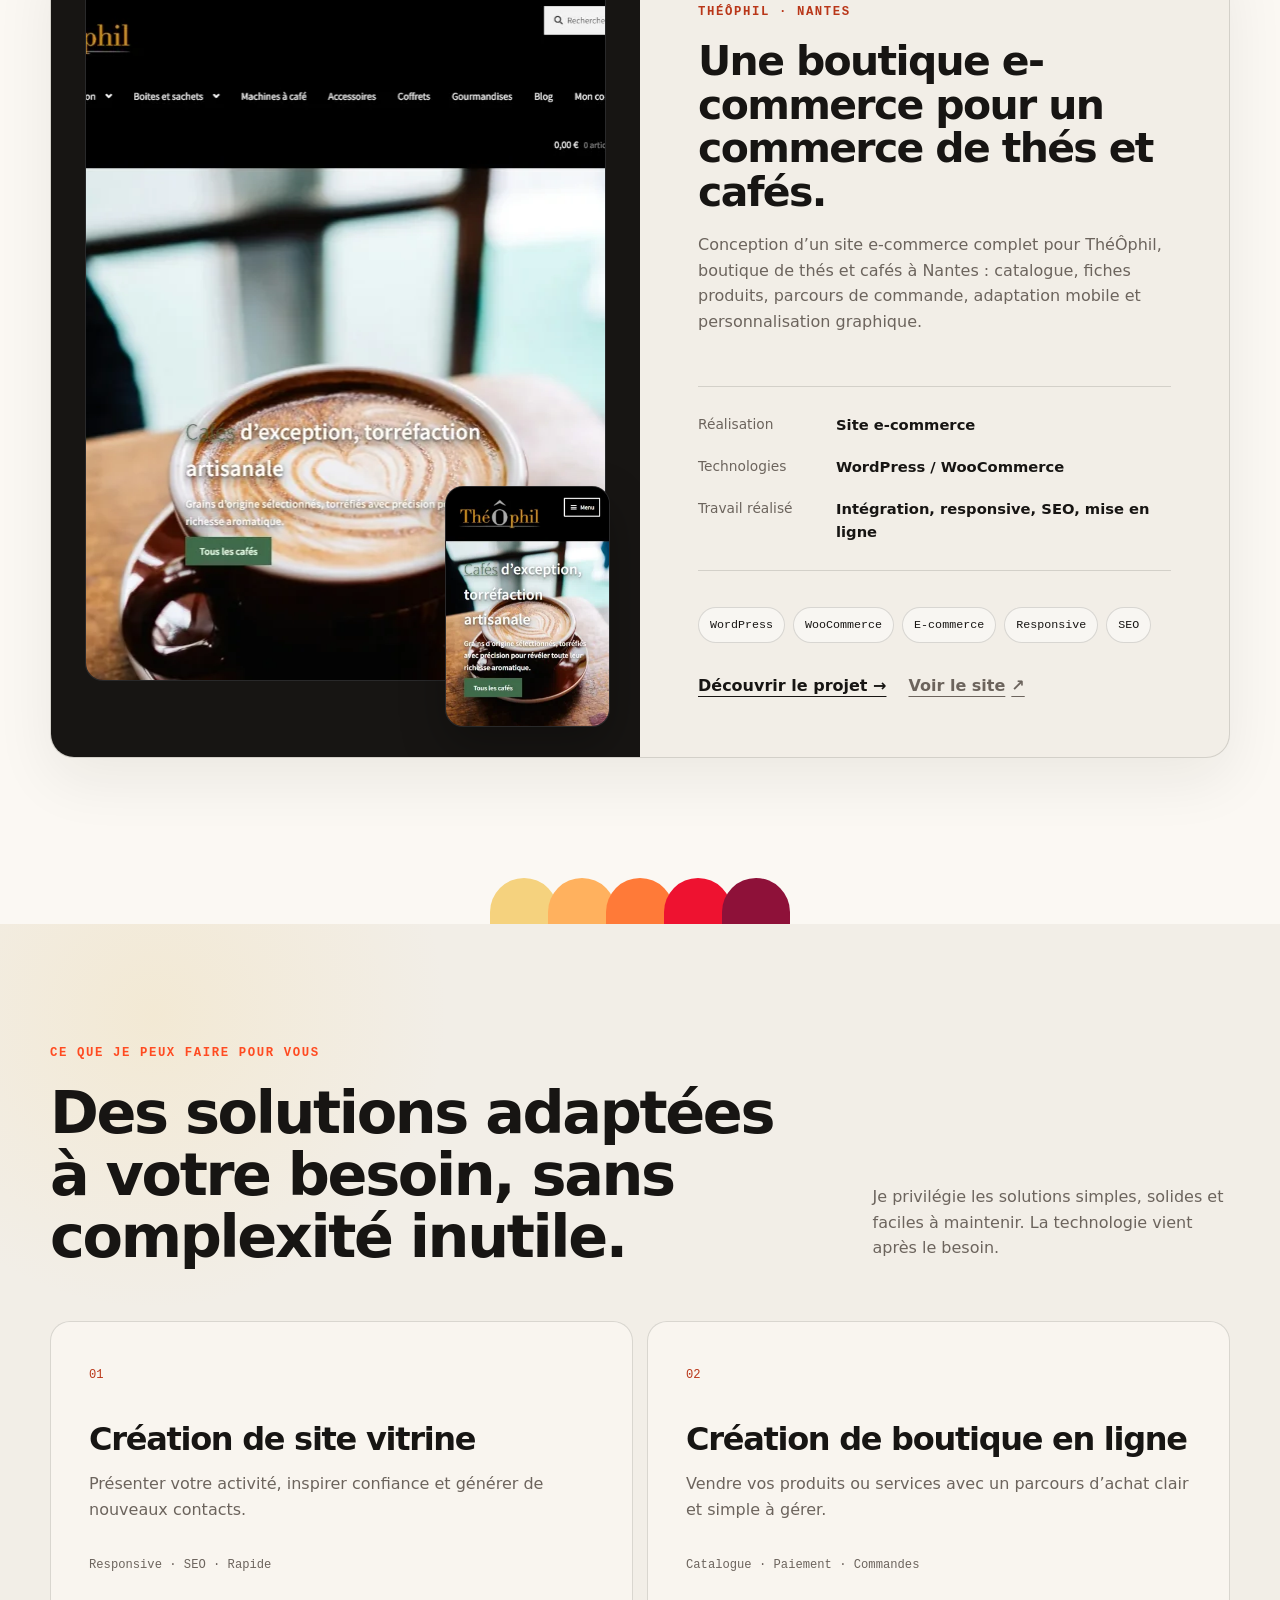
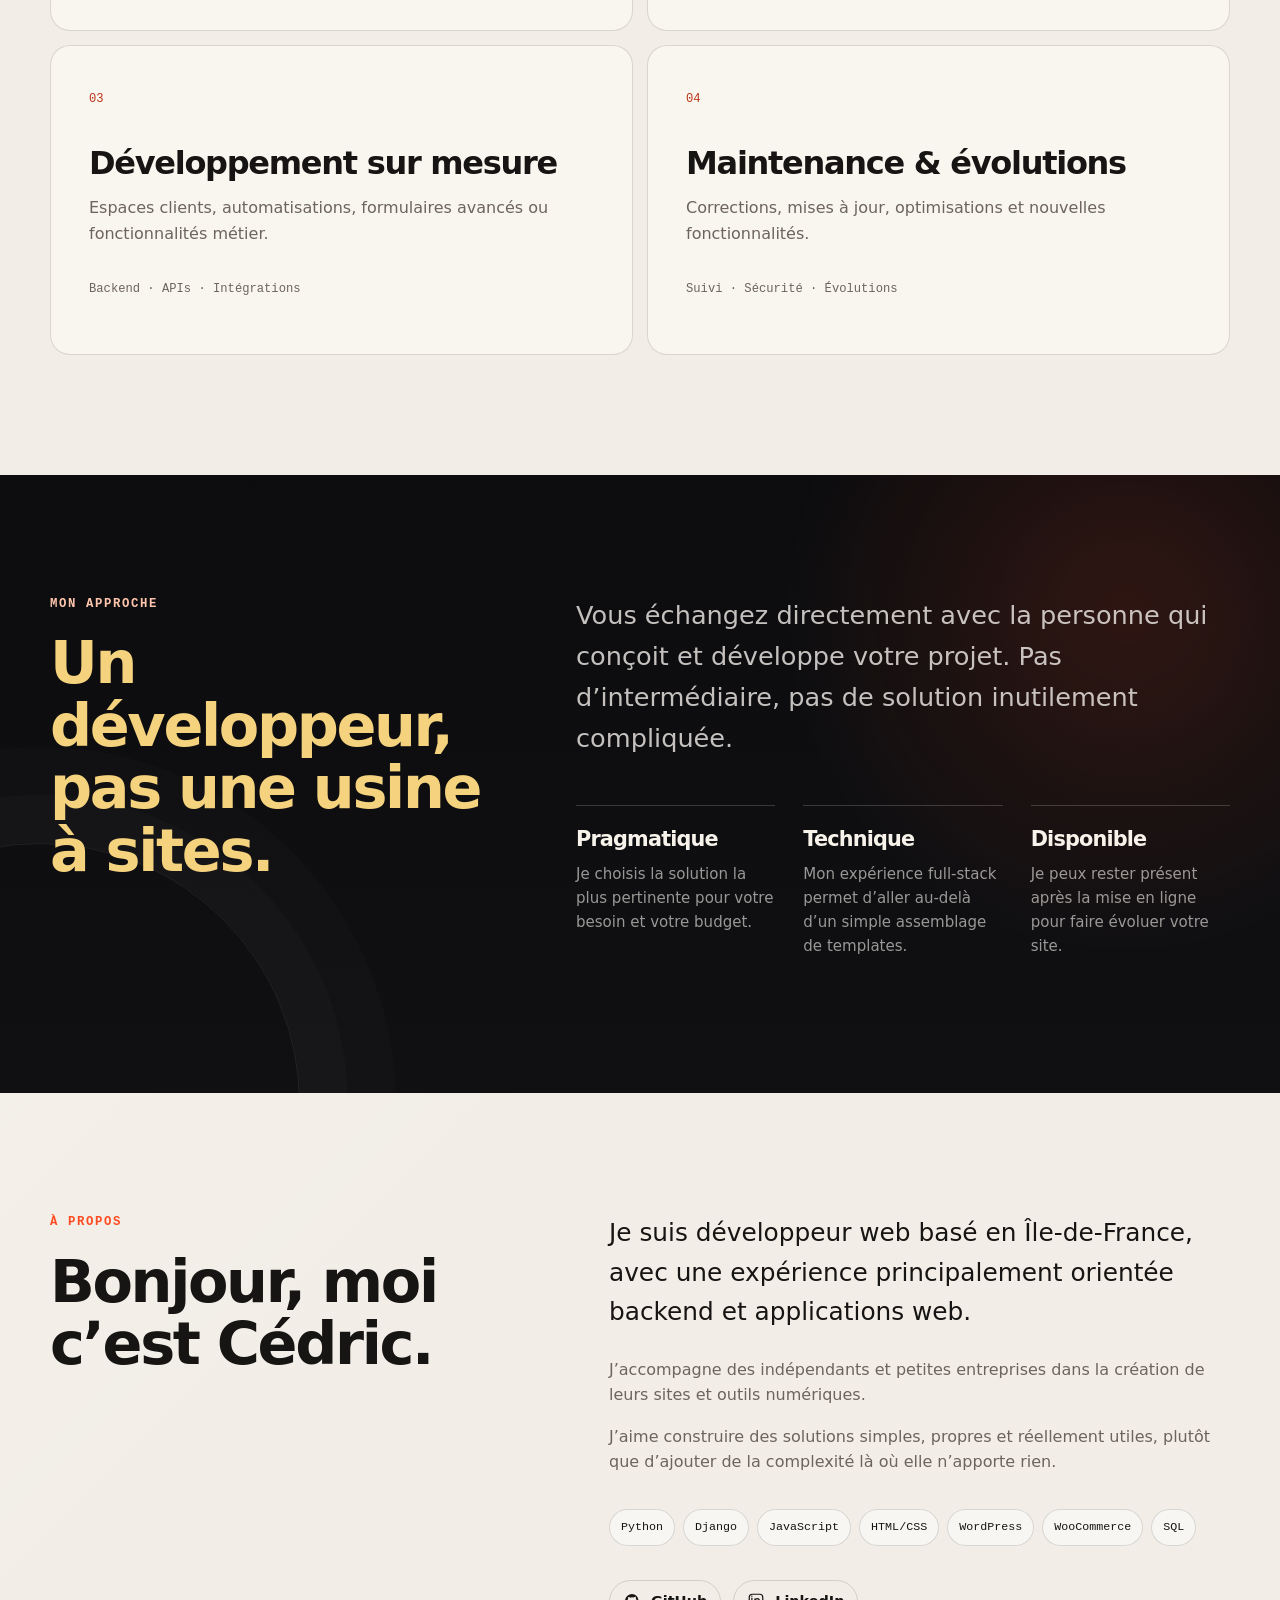
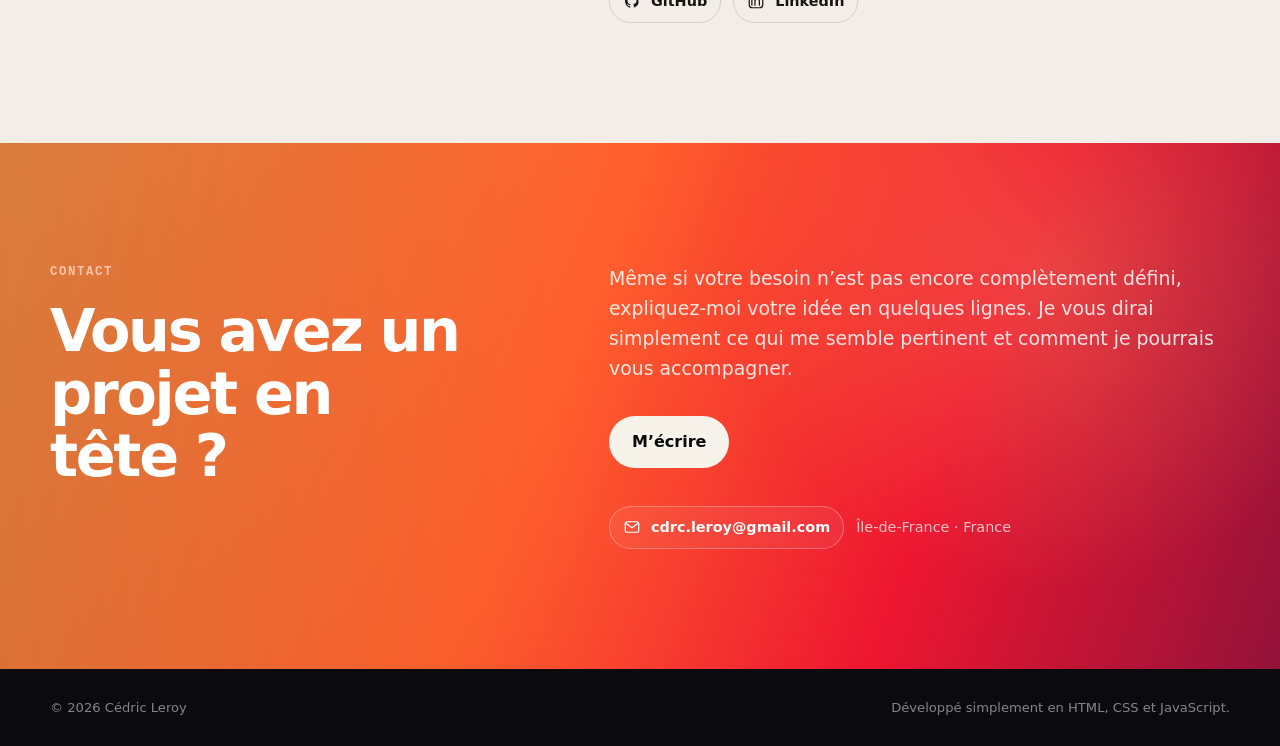
==== commit b7207feb: "new realisation page" ====
--- a/index.html
+++ b/index.html
@@ -191,9 +191,15 @@
               <span>SEO</span>
             </div>
 
-            <a class="text-link" href="https://www.theophil-nantes.com/" target="_blank" rel="noopener noreferrer">
-              Voir le site <span aria-hidden="true">↗</span>
-            </a>
+            <div class="project-links">
+              <a class="text-link" href="realisations/theophil/">
+                Découvrir le projet →
+              </a>
+
+              <a class="text-link" href="https://www.theophil-nantes.com/" target="_blank" rel="noopener noreferrer">
+                Voir le site <span aria-hidden="true">↗</span>
+              </a>
+            </div>
           </div>
         </article>
       </div>
--- a/css/style.css
+++ b/css/style.css
@@ -4,18 +4,27 @@
 ========================================= */
 
 :root {
+  /* Light surfaces */
   --bg: #f2eee7;
   --surface: #fbf8f3;
   --surface-soft: #e9e2d9;
+
+  /* Text on light backgrounds */
   --text: #171513;
   --muted: #6c645d;
   --border: rgba(23, 21, 19, 0.14);
 
+  /* Dark surfaces */
   --dark: #0b0b0d;
   --dark-soft: #131316;
   --dark-2: #1a1718;
+
+  /* Text on dark backgrounds */
   --light-on-dark: #f7f2ea;
-
+  --muted-light: rgba(247, 242, 234, 0.68);
+  --title-on-dark: #f5d27e;
+
+  /* Warm palette */
   --cream: #f5d27e;
   --peach: #ffb15e;
   --orange: #ff7a38;
@@ -23,9 +32,12 @@
   --red: #ee1230;
   --wine: #8e1139;
 
+  /* Functional colors */
   --accent: var(--hot-orange);
   --accent-dark: #b93618;
-
+  --line: var(--border);
+
+  /* Layout */
   --container: 1180px;
   --radius: 24px;
   --shadow: 0 28px 80px rgba(27, 18, 11, 0.12);
@@ -335,6 +347,22 @@
   text-decoration-thickness: 1px;
 }
 
+.project-links {
+  display: flex;
+  flex-wrap: wrap;
+  align-items: center;
+  gap: 22px;
+}
+
+.project-links .text-link + .text-link {
+  color: var(--muted);
+  font-weight: 700;
+}
+
+.project-links .text-link + .text-link:hover {
+  color: var(--text);
+}
+
 /* Hero */
 
 .hero {
@@ -367,7 +395,7 @@
 }
 
 .hero h1 {
-  color: white;
+  color: var(--title-on-dark);
 }
 
 .hero-lead {
@@ -720,7 +748,10 @@
     0 0 0 96px rgba(255,255,255,0.01);
 }
 
-.section--approach h2,
+.section--approach h2 {
+  color: var(--title-on-dark);
+}
+
 .section--approach h3 {
   color: var(--light-on-dark);
 }
@@ -1145,3 +1176,337 @@
     transition: none !important;
   }
 }
+
+
+/* ==========================================
+   CASE STUDY
+   ========================================== */
+
+.case-hero {
+  padding: 90px 0 100px;
+  background: var(--dark);
+  color: var(--light-on-dark);
+  overflow: hidden;
+}
+
+.case-hero-grid {
+  display: grid;
+  grid-template-columns: minmax(0, 1fr) minmax(420px, .9fr);
+  gap: clamp(48px, 6vw, 80px);
+  align-items: center;
+}
+
+.case-back {
+  display: inline-flex;
+  margin-bottom: 28px;
+  color: var(--muted-light);
+  font-size: .92rem;
+  text-decoration: none;
+  transition: color .2s ease;
+}
+
+.case-back:hover {
+  color: var(--cream);
+}
+
+.case-hero h1 {
+  max-width: 850px;
+  margin: 16px 0 24px;
+  color: var(--title-on-dark);
+  font-size: clamp(3rem, 6vw, 6rem);
+  line-height: .98;
+  letter-spacing: -.055em;
+}
+
+.case-hero-lead {
+  max-width: 700px;
+  color: var(--muted-light);
+  font-size: clamp(1.08rem, 1.5vw, 1.3rem);
+  line-height: 1.65;
+}
+
+.case-meta {
+  display: grid;
+  grid-template-columns: repeat(3, 1fr);
+  gap: 14px;
+  margin: 40px 0;
+}
+
+.case-meta > div {
+  padding-top: 16px;
+  border-top: 1px solid rgba(255,255,255,.14);
+}
+
+.case-meta span,
+.case-meta strong {
+  display: block;
+}
+
+.case-meta span {
+  margin-bottom: 6px;
+  color: var(--muted-light);
+  font-size: .8rem;
+  text-transform: uppercase;
+  letter-spacing: .08em;
+}
+
+.case-meta strong {
+  font-size: .95rem;
+  font-weight: 600;
+}
+
+.case-hero-preview {
+  position: relative;
+  min-height: 500px;
+}
+
+.case-screen {
+  overflow: hidden;
+  background: #111;
+  border: 1px solid rgba(255,255,255,.13);
+}
+
+.case-screen img {
+  display: block;
+  width: 100%;
+  height: 100%;
+  object-fit: cover;
+  object-position: top center;
+}
+
+.case-screen--desktop {
+  position: absolute;
+  inset: 20px 30px 70px 0;
+  border-radius: 18px;
+}
+
+.case-screen--mobile {
+  position: absolute;
+  right: 0;
+  bottom: 20px;
+  width: 31%;
+  aspect-ratio: 387 / 569;
+  border-radius: 18px;
+  box-shadow: 0 18px 50px rgba(0, 0, 0, .35);
+}
+
+
+/* CONTENT */
+
+.case-section {
+  overflow: hidden;
+}
+
+.case-two-columns {
+  display: grid;
+  grid-template-columns: minmax(0, .8fr) minmax(0, 1fr);
+  gap: clamp(50px, 8vw, 120px);
+  align-items: start;
+}
+
+.case-two-columns h2 {
+  max-width: 650px;
+}
+
+.case-copy {
+  max-width: 760px;
+}
+
+.case-copy p + p {
+  margin-top: 22px;
+}
+
+.case-lead {
+  font-size: clamp(1.15rem, 1.6vw, 1.35rem);
+  line-height: 1.6;
+}
+
+.case-copy--light {
+  color: var(--cream);
+}
+
+
+/* NEEDS */
+
+.case-points {
+  display: grid;
+  gap: 28px;
+  margin-top: 42px;
+}
+
+.case-points article {
+  display: grid;
+  grid-template-columns: 46px 1fr;
+  gap: 22px;
+  padding-top: 24px;
+  border-top: 1px solid rgba(255,255,255,.15);
+}
+
+.case-points article > span {
+  color: var(--accent);
+  font-size: .85rem;
+  font-weight: 700;
+}
+
+.case-points h3 {
+  margin: 0 0 8px;
+}
+
+.case-points p {
+  margin: 0;
+  color: var(--muted-light);
+}
+
+
+/* WORK */
+
+.case-work-grid {
+  display: grid;
+  grid-template-columns: repeat(3, 1fr);
+  margin-top: 60px;
+  border-top: 1px solid var(--line);
+  border-left: 1px solid var(--line);
+}
+
+.case-work-card {
+  min-height: 250px;
+  padding: 32px;
+  border-right: 1px solid var(--line);
+  border-bottom: 1px solid var(--line);
+}
+
+.case-work-card > span {
+  display: block;
+  margin-bottom: 40px;
+  color: var(--accent-dark);
+  font-size: .82rem;
+  font-weight: 700;
+}
+
+.case-work-card h3 {
+  margin-bottom: 12px;
+}
+
+.case-work-card p {
+  margin: 0;
+}
+
+
+/* GALLERY */
+
+.case-gallery-section {
+  background: var(--dark);
+  color: var(--cream);
+}
+
+.case-gallery-section .section-heading h2 {
+  color: var(--title-on-dark);
+}
+
+.case-gallery {
+  display: grid;
+  grid-template-columns: minmax(0, 1fr) minmax(220px, .28fr);
+  gap: 30px;
+  align-items: end;
+  margin-top: 60px;
+}
+
+.case-gallery figure {
+  margin: 0;
+  overflow: hidden;
+  background: #111;
+  border: 1px solid rgba(255,255,255,.12);
+}
+
+.case-gallery img {
+  display: block;
+  width: 100%;
+}
+
+.case-gallery-desktop {
+  border-radius: 20px;
+}
+
+.case-gallery-mobile {
+  border-radius: 22px;
+}
+
+
+/* STACK */
+
+.case-stack-section .stack {
+  margin-top: 30px;
+}
+
+
+/* RESPONSIVE */
+
+@media (max-width: 980px) {
+
+  .case-hero-grid,
+  .case-two-columns {
+    grid-template-columns: 1fr;
+  }
+
+  .case-hero-grid {
+    gap: 60px;
+  }
+
+  .case-hero-preview {
+    min-height: 520px;
+  }
+
+  .case-work-grid {
+    grid-template-columns: repeat(2, 1fr);
+  }
+
+  .case-gallery {
+    grid-template-columns: minmax(0, 1fr) minmax(170px, .32fr);
+  }
+}
+
+@media (max-width: 700px) {
+
+  .case-hero {
+    padding: 130px 0 80px;
+  }
+
+  .case-meta {
+    grid-template-columns: 1fr;
+  }
+
+  .case-meta > div {
+    padding: 14px 0;
+  }
+
+  .case-hero-preview {
+    min-height: 430px;
+  }
+
+  .case-screen--desktop {
+    inset: 0 12px 70px 0;
+  }
+
+  .case-screen--mobile {
+    right: 0;
+    bottom: 15px;
+    width: 34%;
+  }
+
+  .case-work-grid {
+    grid-template-columns: 1fr;
+  }
+
+  .case-work-card {
+    min-height: auto;
+  }
+
+  .case-gallery {
+    grid-template-columns: 1fr;
+  }
+
+  .case-gallery-mobile {
+    width: 48%;
+    justify-self: end;
+  }
+}
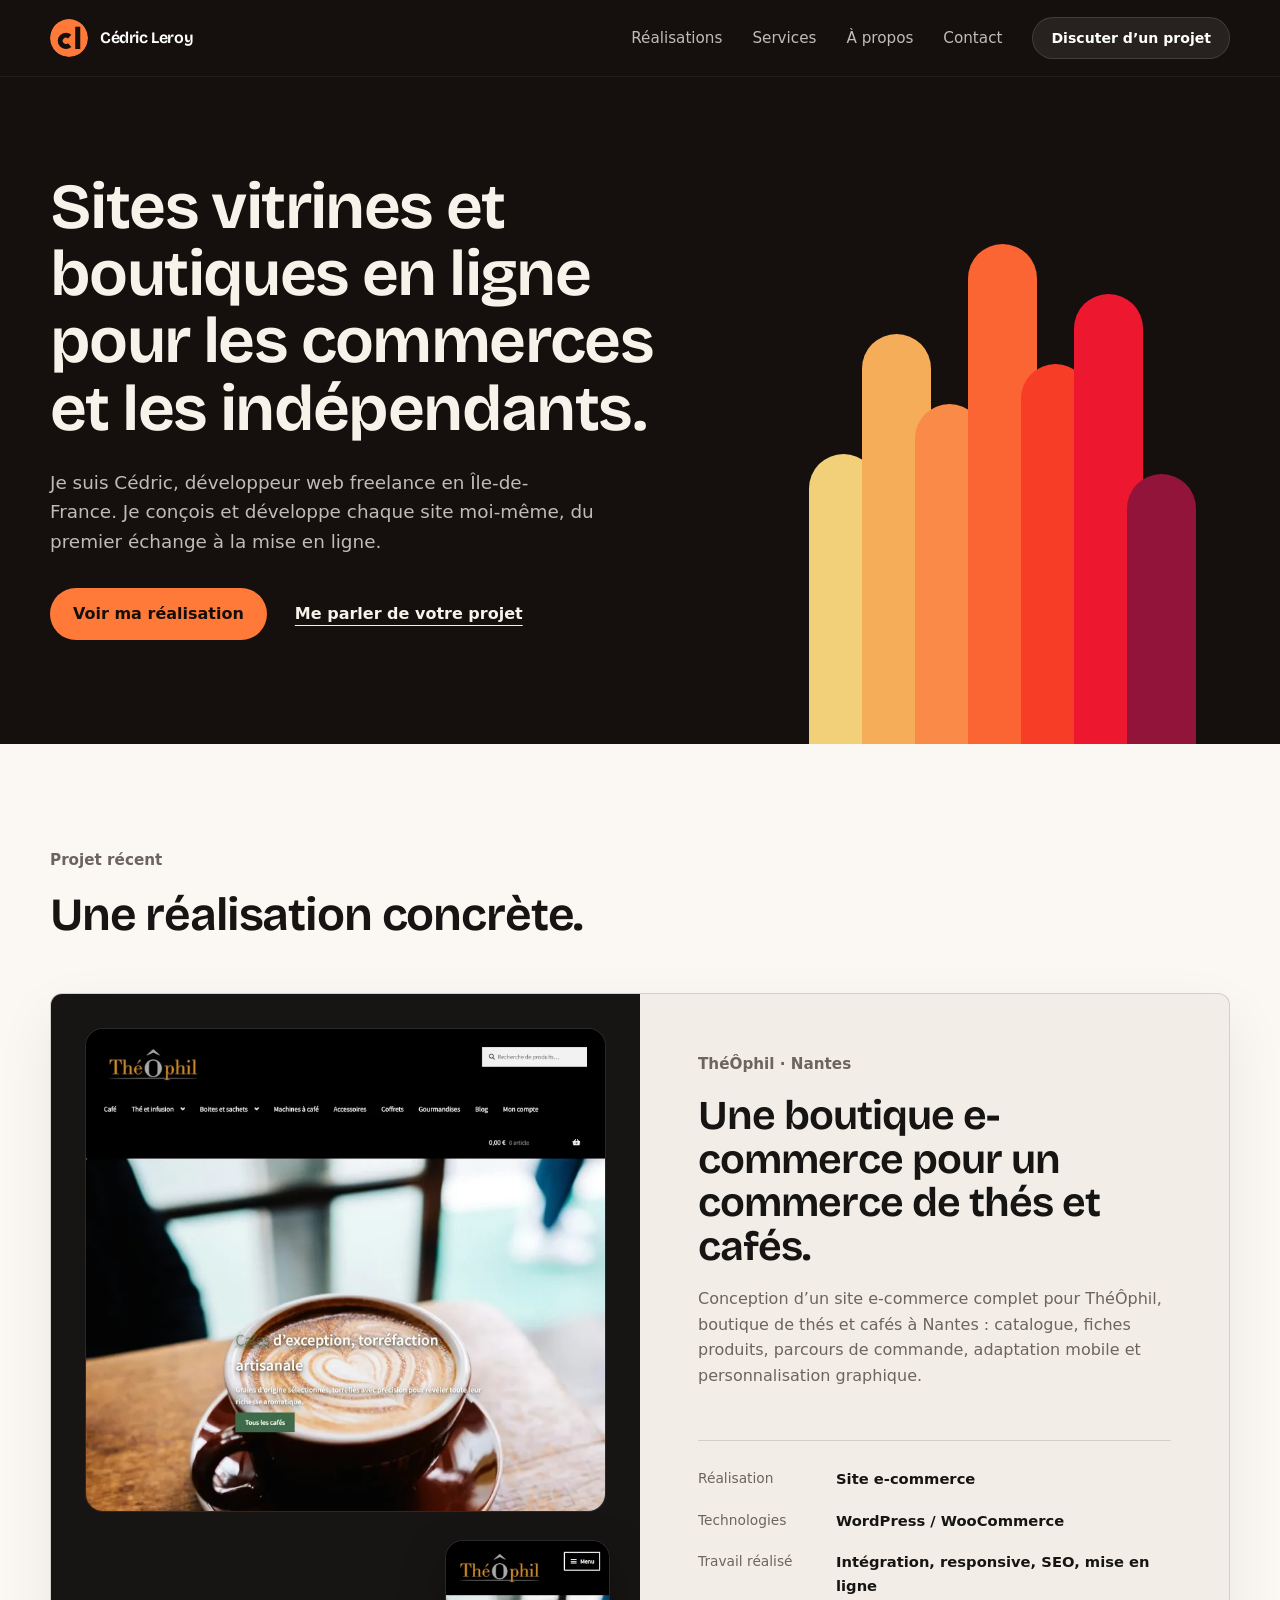
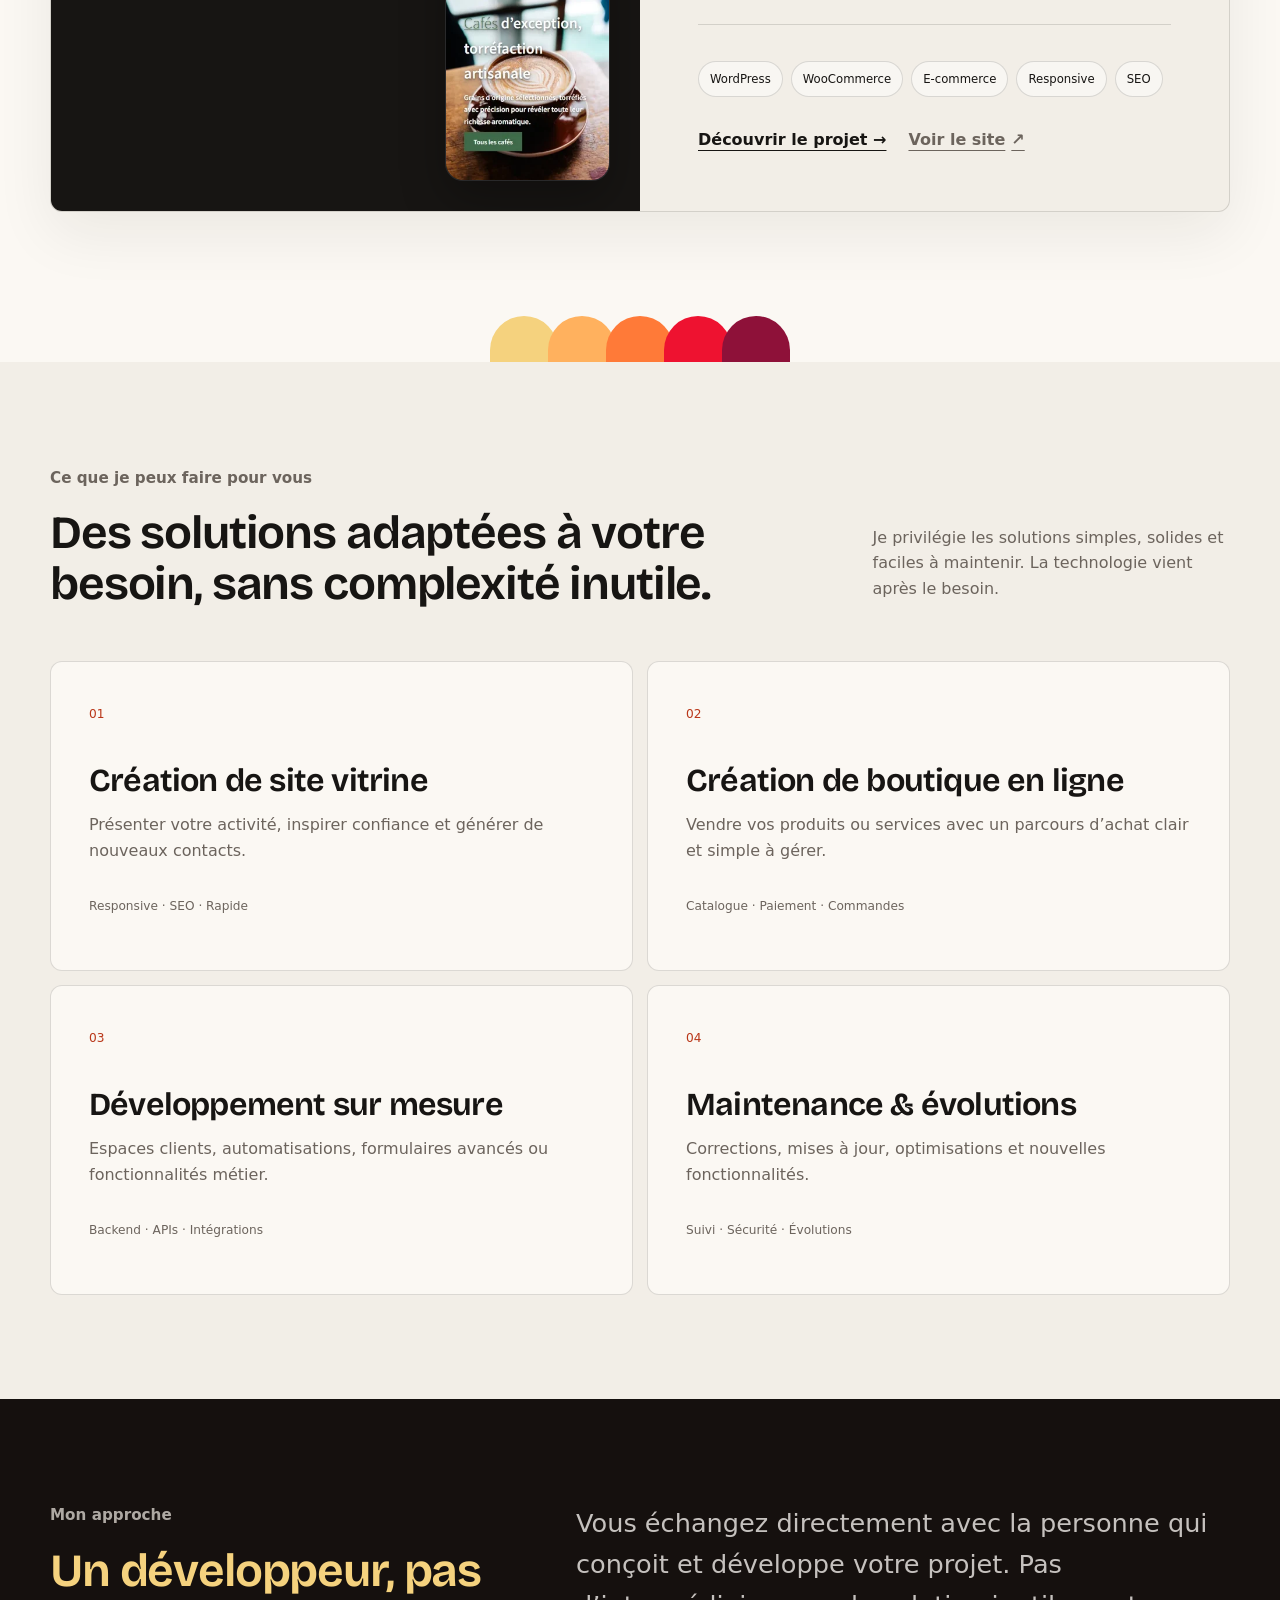
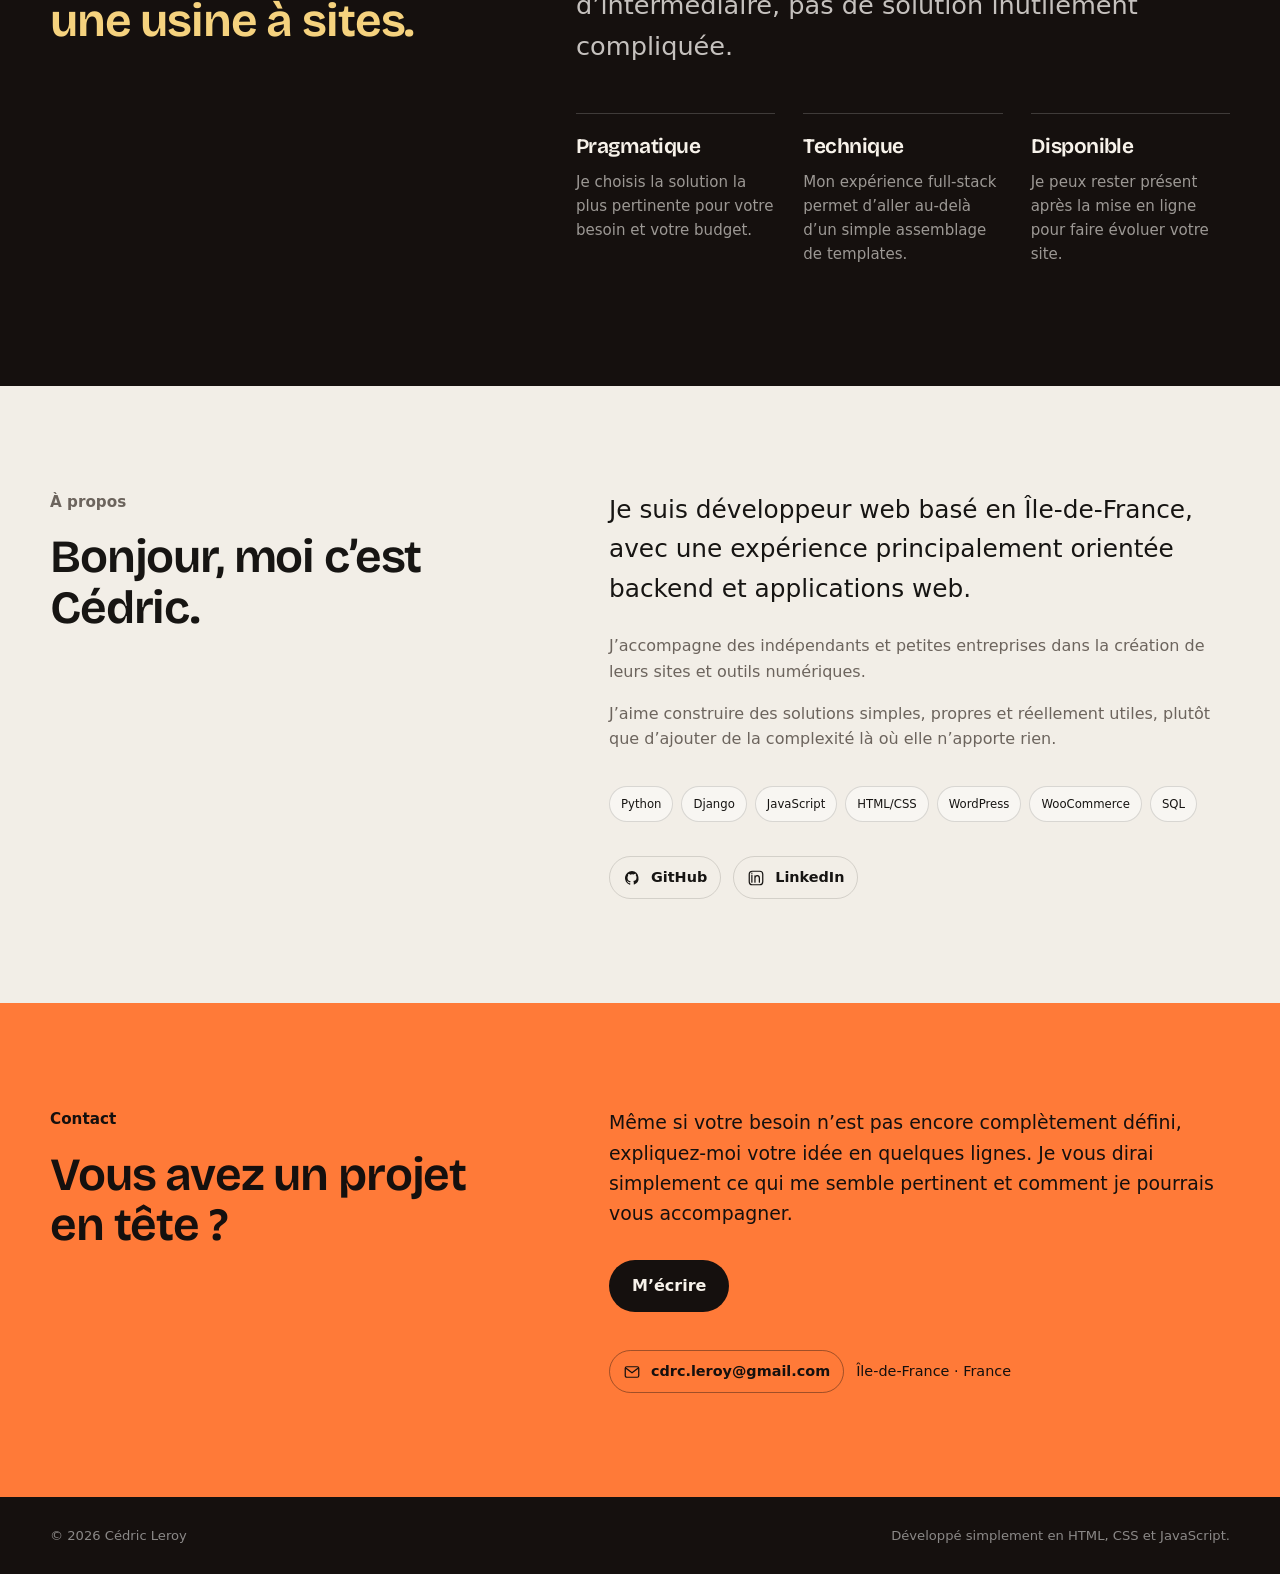
==== commit cb579ccb: "refine with new font and logo" ====
--- a/index.html
+++ b/index.html
@@ -33,12 +33,20 @@
 
   <meta name="twitter:card" content="summary_large_image" />
 
-  <link rel="icon" href="images/icons/favicon.svg" type="image/svg+xml">
-  <link rel="icon" href="images/icons/favicon.ico" sizes="any">
-  <link rel="apple-touch-icon" href="images/icons/apple-touch-icon.png">
-  <link rel="manifest" href="images/icons/site.webmanifest">
+  <link rel="icon" href="/images/icons/favicon.svg" type="image/svg+xml">
+  <link rel="icon" href="/images/icons/favicon-48x48.png" sizes="48x48" type="image/png">
+  <link rel="icon" href="/images/icons/favicon.ico" sizes="any">
+  <link rel="apple-touch-icon" href="/images/icons/apple-touch-icon.png">
+  <link rel="manifest" href="/images/icons/site.webmanifest">
+
+  <link rel="preconnect" href="https://fonts.googleapis.com">
+  <link rel="preconnect" href="https://fonts.gstatic.com" crossorigin>
+  <link href="https://fonts.googleapis.com/css2?family=Yellowtail&display=swap" rel="stylesheet">
+
+  <link rel="preload" href="/fonts/bricolage-grotesque.woff2" as="font" type="font/woff2" crossorigin>
 
   <link rel="stylesheet" href="css/style.css">
+  <link rel="stylesheet" href="css/refine.css">
   <script src="js/main.js" defer></script>
 
   <script type="application/ld+json">
@@ -70,7 +78,9 @@
   <header class="site-header">
     <div class="container header-inner">
       <a class="brand" href="#top">
-        <span class="brand-mark" aria-hidden="true">CL</span>
+        <div class="brand-mark">
+          <img class="brand-mark" src="/images/icons/favicon.svg" alt="" width="38" height="38">
+        </div>
         <span class="brand-name">Cédric Leroy</span>
       </a>
 
@@ -97,41 +107,18 @@
     <section id="top" class="hero">
       <div class="container hero-grid">
         <div class="hero-copy">
-          <p class="eyebrow">Développeur web freelance</p>
-
-          <h1>Des sites web utiles, rapides et conçus pour votre activité.</h1>
-
-          <p class="hero-lead">
-            Je crée des sites vitrines, boutiques en ligne et outils web sur mesure
-            pour indépendants, artisans et petites entreprises.
-          </p>
-
+          <h1>Sites vitrines et boutiques en ligne pour les commerces et les indépendants.</h1>
+          <p class="hero-lead">Je suis Cédric, développeur web freelance en Île-de-France. Je conçois et développe chaque site moi-même, du premier échange à la mise en ligne.</p>
           <div class="hero-actions">
-            <a class="button button--accent" href="#realisations">Voir mes réalisations</a>
-            <a class="button button--ghost" href="#contact">Parler de votre projet</a>
-          </div>
-
-          <p class="hero-meta">Basé en Île-de-France · Projets partout en France</p>
-        </div>
-
+            <a class="button button--accent" href="#realisations">Voir ma réalisation</a>
+            <a class="text-link text-link--light" href="#contact">Me parler de votre projet</a>
+          </div>
+        </div>
         <div class="hero-visual" aria-hidden="true">
-          <div class="capsule-art">
-            <span class="capsule capsule--1"></span>
-            <span class="capsule capsule--2"></span>
-            <span class="capsule capsule--3"></span>
-            <span class="capsule capsule--4"></span>
-            <span class="capsule capsule--5"></span>
-            <span class="capsule capsule--6"></span>
-            <span class="capsule capsule--7"></span>
-          </div>
-
-          <div class="hero-orbit hero-orbit--one"></div>
-          <div class="hero-orbit hero-orbit--two"></div>
-
-          <div class="floating-note floating-note--dark">
-            <span class="status-dot"></span>
-            Sites & outils web sur mesure
-          </div>
+          <span class="capsule capsule--1"></span><span class="capsule capsule--2"></span>
+          <span class="capsule capsule--3"></span><span class="capsule capsule--4"></span>
+          <span class="capsule capsule--5"></span><span class="capsule capsule--6"></span>
+          <span class="capsule capsule--7"></span>
         </div>
       </div>
     </section>
--- a/css/style.css
+++ b/css/style.css
@@ -226,15 +226,22 @@
 .brand-mark {
   display: grid;
   place-items: center;
-  width: 36px;
-  height: 36px;
-  border: 1px solid rgba(255,255,255,0.2);
+  width: 38px;
+  height: 38px;
   border-radius: 50%;
   background: var(--orange);
+  border: 1px solid rgba(255, 255, 255, 0.14);
+  flex-shrink: 0;
+}
+
+.brand-mark span {
+  font-family: "Yellowtail", cursive;
+  font-size: 1.45rem;
+  font-weight: 400;
+  line-height: 1;
+  letter-spacing: 0;
   color: #140d0b;
-  font-size: 0.72rem;
-  font-weight: 900;
-  letter-spacing: 0.07em;
+  transform: translateY(1px);
 }
 
 .brand-name {
--- a/css/refine.css
+++ b/css/refine.css
@@ -0,0 +1,175 @@
+/* =========================================
+   refine.css — passe 1 (hero + tics globaux)
+   À charger APRÈS style.css. Quand tout est validé,
+   fusionner dans style.css et supprimer ce fichier.
+========================================= */
+
+/* Police : un seul fichier, hébergé en local (pas de Google Fonts → RGPD + perf).
+   Télécharger la variable "Bricolage Grotesque" (latin) et la renommer ainsi. */
+@font-face {
+  font-family: "Bricolage Grotesque";
+  src: url("../fonts/bricolage-grotesque.woff2") format("woff2");
+  font-weight: 200 800;
+  font-display: swap;
+}
+
+:root {
+  --font-display: "Bricolage Grotesque", "Avenir Next", "Segoe UI", system-ui, sans-serif;
+  --dark: #15100e;          /* noir chaud, plus proche des capsules que #0b0b0d */
+  --radius: 12px;
+}
+
+body {
+  font-family: system-ui, -apple-system, "Segoe UI", Roboto, sans-serif;
+}
+
+h1, h2, h3, .brand-name {
+  font-family: var(--font-display);
+  letter-spacing: -0.025em;
+  font-weight: 650;
+}
+
+h2 { font-size: clamp(2rem, 3.6vw, 3.4rem); line-height: 1.1; }
+.section { padding: 104px 0; }
+
+/* Petits labels : plus de capitales espacées en mono */
+.eyebrow,
+.section--project .eyebrow {
+  font-family: inherit;
+  font-size: 0.95rem;
+  font-weight: 600;
+  text-transform: none;
+  letter-spacing: 0;
+  color: var(--muted);
+}
+.eyebrow--light { color: var(--muted-light); }
+
+.tags span, .stack span,
+.service-number, .service-detail { font-family: inherit; }
+
+/* Header : opaque, sans flou de verre */
+.site-header,
+.site-header.is-scrolled {
+  background: var(--dark);
+  backdrop-filter: none;
+}
+
+/* Interactions : pas de "lift" au survol */
+.button:hover, .service-card:hover, .icon-link:hover { transform: none; }
+.service-card { border-radius: var(--radius); background: var(--surface); }
+
+/* Décors retirés : halos, anneaux, grille */
+#services, #a-propos { background: var(--bg); }
+.section--approach { background: var(--dark); }
+.section--approach::before { display: none; }
+
+/* ---------- Hero ---------- */
+
+.hero { padding: 96px 0 0; }
+.hero::before { display: none; }
+
+.hero-grid {
+  grid-template-columns: minmax(0, 1.25fr) minmax(260px, 0.75fr);
+  align-items: end;
+  gap: 56px;
+}
+
+.hero-copy { align-self: center; padding-bottom: 104px; }
+
+.hero h1 {
+  max-width: 15em;
+  margin-bottom: 26px;
+  color: var(--light-on-dark);
+  font-size: clamp(2.5rem, 5vw, 4.5rem);
+  line-height: 1.05;
+  text-wrap: balance;
+}
+
+.hero-lead {
+  max-width: 34rem;
+  margin-bottom: 32px;
+  font-size: 1.15rem;
+}
+
+.hero-actions { align-items: center; gap: 28px; }
+
+.text-link--light {
+  color: var(--light-on-dark);
+  font-weight: 600;
+  text-decoration: underline;
+  text-decoration-thickness: 1px;
+  text-underline-offset: 6px;
+}
+.text-link--light:hover { color: var(--cream); }
+
+/* Capsules : hauteurs inégales, posées sur le bord bas du hero,
+   coupées par la section suivante (remplace le séparateur) */
+.hero-visual {
+  display: flex;
+  align-items: flex-end;
+  min-height: 0;
+  height: clamp(300px, 40vw, 500px);
+}
+
+.capsule {
+  flex: none;
+  width: clamp(40px, 5.4vw, 76px);
+  margin-left: -16px;
+  border-radius: 999px 999px 0 0;
+}
+.capsule:first-child { margin-left: 0; }
+.capsule--1 { height: 58%; }
+.capsule--2 { height: 82%; }
+.capsule--3 { height: 68%; }
+.capsule--4 { height: 100%; }
+.capsule--5 { height: 76%; }
+.capsule--6 { height: 90%; }
+.capsule--7 { height: 54%; }
+
+/* ---------- Contact : aplat orange, texte sombre (contraste) ---------- */
+
+.section--contact { background: var(--orange); color: var(--dark); }
+.section--contact::before { display: none; }
+.section--contact h2,
+.contact-content > p,
+.contact-meta a,
+.contact-location,
+.section--contact .eyebrow--light { color: var(--dark); }
+.section--contact .button--light { background: var(--dark); color: var(--light-on-dark); }
+.section--contact .icon-link--light {
+  color: var(--dark);
+  border-color: rgba(21, 16, 14, 0.4);
+  background: transparent;
+}
+.section--contact a:focus-visible { outline-color: var(--dark); }
+
+/* ---------- Page projet : la capture desktop n'est plus rognée ---------- */
+
+.project-shot--desktop {
+  inset: 34px 34px auto 34px;
+  aspect-ratio: 754 / 700;
+}
+.project-shot--desktop img { object-position: top left; }
+
+/* ---------- Mobile ---------- */
+
+@media (max-width: 1060px) {
+  .hero-grid { grid-template-columns: 1fr; gap: 0; }
+  .hero-copy { padding-bottom: 56px; }
+  .hero-visual { height: 240px; }
+}
+
+@media (max-width: 620px) {
+  .hero { padding-top: 56px; }
+  .hero-actions { align-items: flex-start; flex-direction: column; gap: 18px; }
+  .hero-visual { height: 190px; }
+  .capsule { width: 12vw; margin-left: -4vw; }
+}
+
+/* ---------- Logo : monogramme SVG dans le header ---------- */
+.brand-mark {
+  width: 38px;
+  height: 38px;
+  border: 0;
+  background: none;
+}
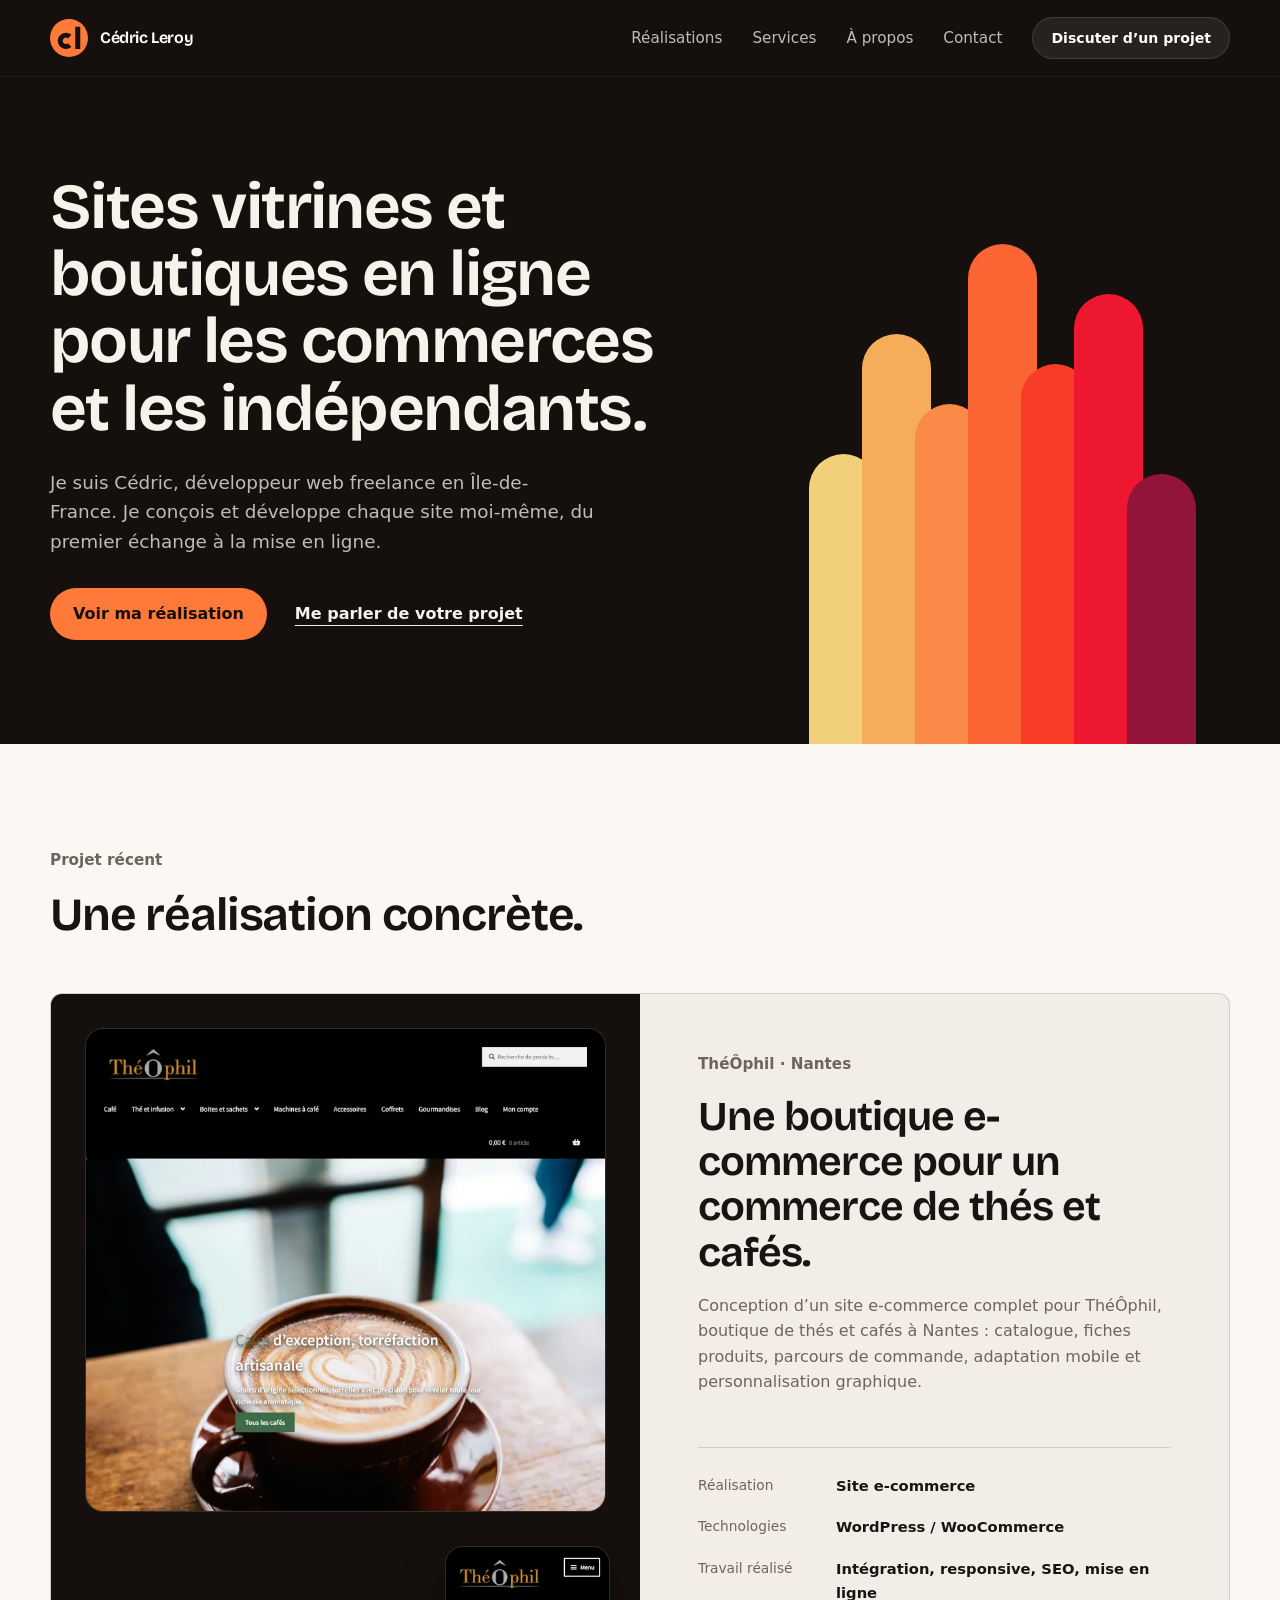
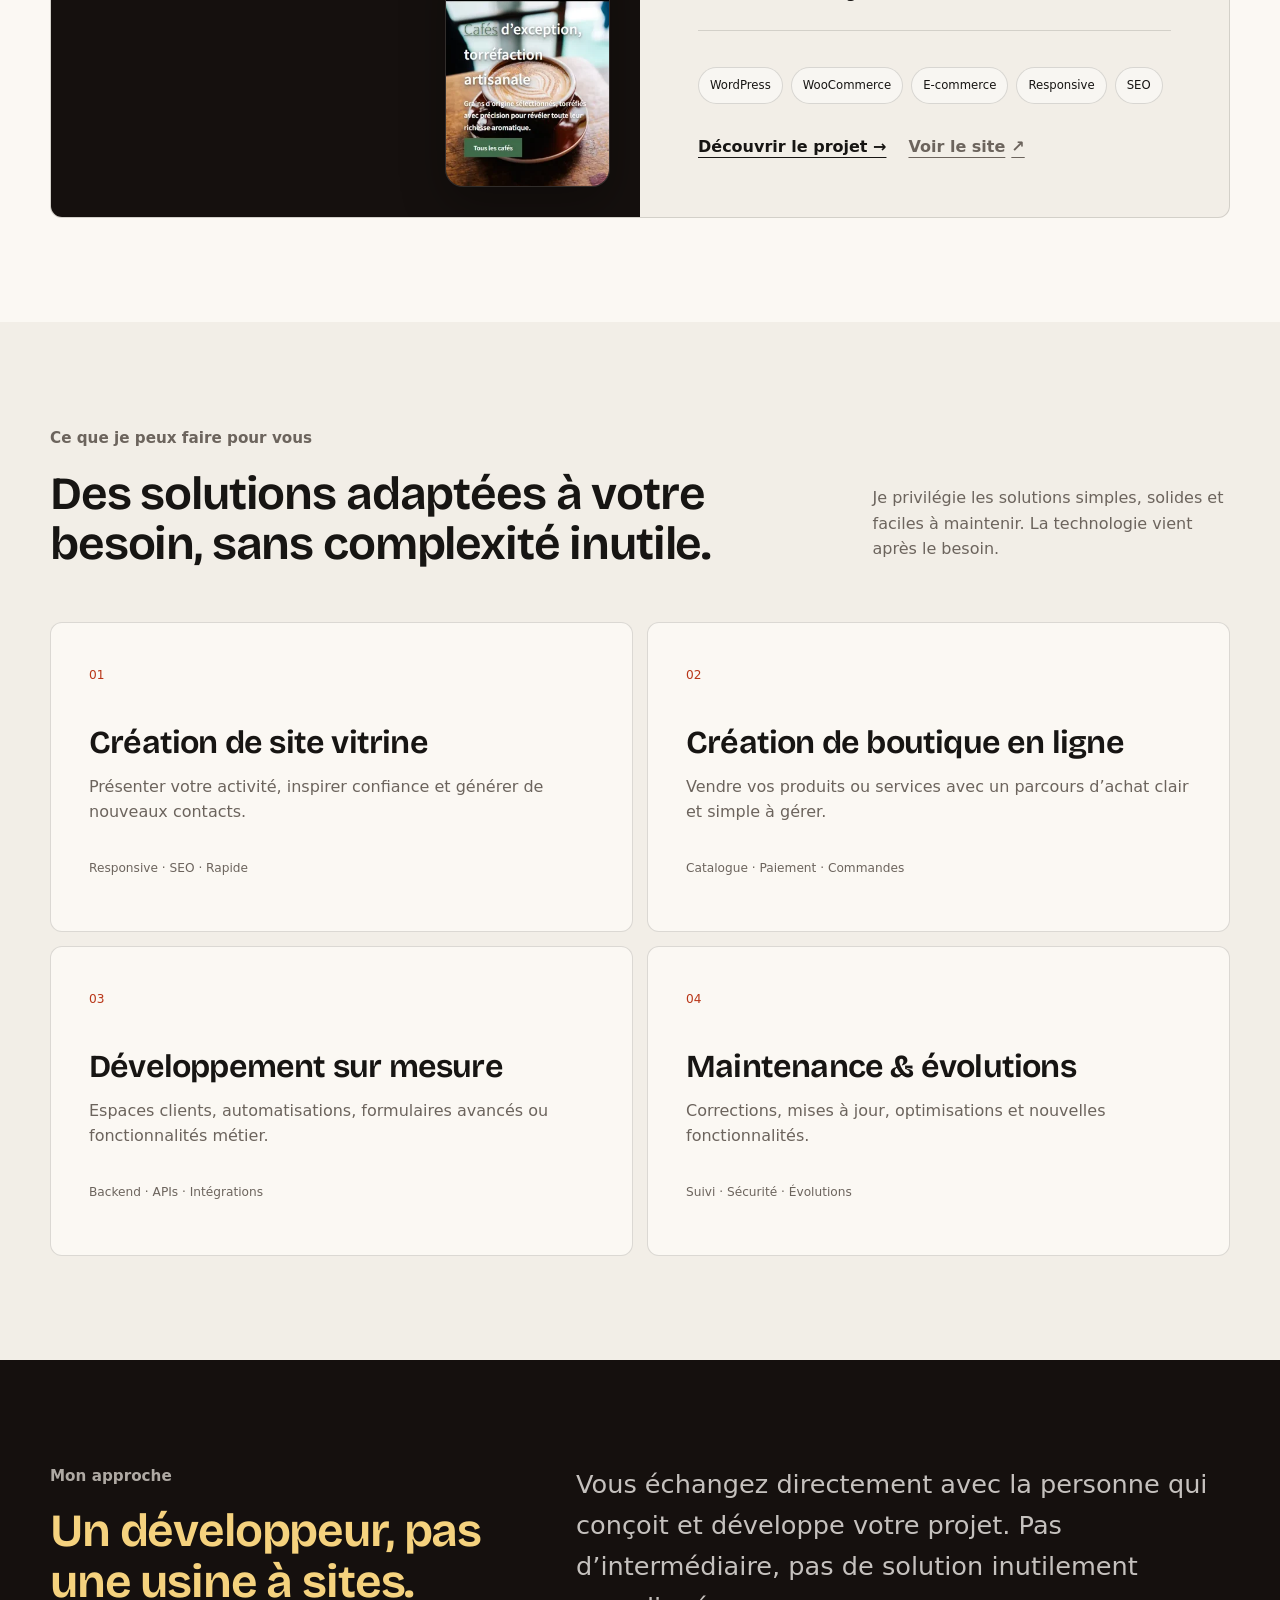
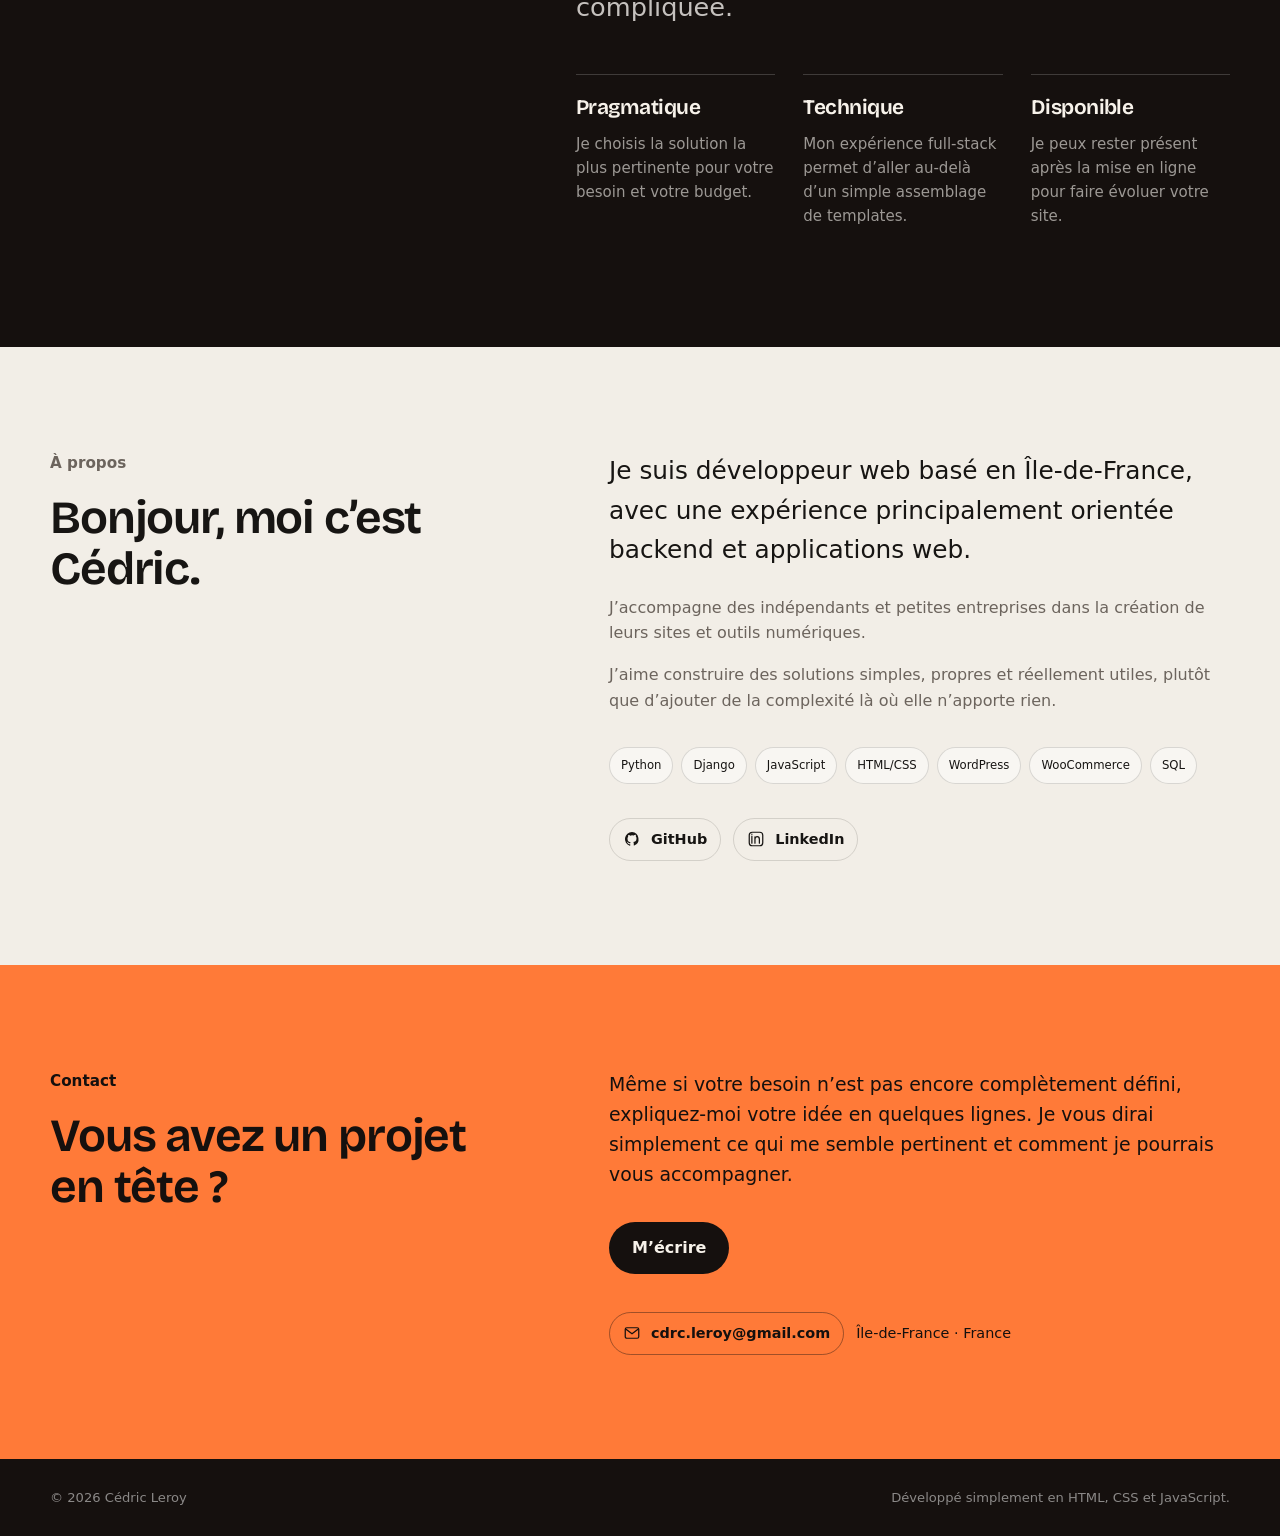
==== commit 33533bc1: "fixing the refine" ====
--- a/index.html
+++ b/index.html
@@ -46,7 +46,6 @@
   <link rel="preload" href="/fonts/bricolage-grotesque.woff2" as="font" type="font/woff2" crossorigin>
 
   <link rel="stylesheet" href="css/style.css">
-  <link rel="stylesheet" href="css/refine.css">
   <script src="js/main.js" defer></script>
 
   <script type="application/ld+json">
--- a/css/style.css
+++ b/css/style.css
@@ -1,47 +1,52 @@
 /* =========================================
-   Cedric Leroy — V2 visual direction
-   warm / minimal / geometric / post-digital
+   Cédric Leroy — style.css
+   Noir chaud, capsules colorées, Bricolage Grotesque
 ========================================= */
 
+/* Police hébergée en local (pas de Google Fonts : RGPD + perf) */
+@font-face {
+  font-family: "Bricolage Grotesque";
+  src: url("../fonts/bricolage-grotesque.woff2") format("woff2");
+  font-weight: 200 800;
+  font-display: swap;
+}
+
 :root {
-  /* Light surfaces */
+  /* Surfaces claires */
   --bg: #f2eee7;
   --surface: #fbf8f3;
-  --surface-soft: #e9e2d9;
-
-  /* Text on light backgrounds */
+
+  /* Texte sur fond clair */
   --text: #171513;
   --muted: #6c645d;
   --border: rgba(23, 21, 19, 0.14);
 
-  /* Dark surfaces */
-  --dark: #0b0b0d;
-  --dark-soft: #131316;
-  --dark-2: #1a1718;
-
-  /* Text on dark backgrounds */
+  /* Surfaces sombres */
+  --dark: #15100e;
+
+  /* Texte sur fond sombre */
   --light-on-dark: #f7f2ea;
   --muted-light: rgba(247, 242, 234, 0.68);
   --title-on-dark: #f5d27e;
 
-  /* Warm palette */
+  /* Palette chaude */
   --cream: #f5d27e;
   --peach: #ffb15e;
   --orange: #ff7a38;
-  --hot-orange: #ff4b21;
-  --red: #ee1230;
-  --wine: #8e1139;
-
-  /* Functional colors */
-  --accent: var(--hot-orange);
+
+  /* Fonctionnel */
+  --accent: #ff4b21;
   --accent-dark: #b93618;
-  --line: var(--border);
-
-  /* Layout */
+
+  /* Typo */
+  --font-display: "Bricolage Grotesque", "Avenir Next", "Segoe UI", system-ui, sans-serif;
+
+  /* Mise en page */
   --container: 1180px;
-  --radius: 24px;
-  --shadow: 0 28px 80px rgba(27, 18, 11, 0.12);
-}
+  --radius: 12px;
+}
+
+/* ---------- Base ---------- */
 
 *,
 *::before,
@@ -56,8 +61,7 @@
 
 body {
   margin: 0;
-  font-family: Inter, ui-sans-serif, system-ui, -apple-system, BlinkMacSystemFont,
-    "Segoe UI", sans-serif;
+  font-family: system-ui, -apple-system, "Segoe UI", Roboto, sans-serif;
   color: var(--text);
   background: var(--bg);
   line-height: 1.6;
@@ -86,15 +90,17 @@
   outline-offset: 4px;
 }
 
+.site-header a:focus-visible,
+.site-header button:focus-visible,
 .hero a:focus-visible,
-.hero button:focus-visible,
+.case-hero a:focus-visible,
 .section--approach a:focus-visible,
-.section--approach button:focus-visible,
-.section--contact a:focus-visible,
-.section--contact button:focus-visible,
-.site-header a:focus-visible,
-.site-header button:focus-visible {
+.site-footer a:focus-visible {
   outline-color: var(--cream);
+}
+
+.section--contact a:focus-visible {
+  outline-color: var(--dark);
 }
 
 h1,
@@ -107,22 +113,24 @@
 h1,
 h2,
 h3 {
-  line-height: 1.06;
-  letter-spacing: -0.04em;
+  font-family: var(--font-display);
+  font-weight: 650;
+  line-height: 1.1;
+  letter-spacing: -0.025em;
 }
 
 h1 {
-  max-width: 860px;
-  margin-bottom: 30px;
-  font-size: clamp(3.45rem, 7vw, 6.9rem);
-  font-weight: 720;
+  max-width: 15em;
+  margin-bottom: 26px;
+  font-size: clamp(2.5rem, 5vw, 4.5rem);
+  line-height: 1.05;
+  text-wrap: balance;
 }
 
 h2 {
   max-width: 760px;
   margin-bottom: 0;
-  font-size: clamp(2.5rem, 4.6vw, 4.65rem);
-  font-weight: 680;
+  font-size: clamp(2rem, 3.6vw, 3.4rem);
 }
 
 h3 {
@@ -140,26 +148,18 @@
 
 .section {
   position: relative;
-  padding: 120px 0;
+  padding: 104px 0;
 }
 
 .eyebrow {
   margin-bottom: 18px;
-  font-family: ui-monospace, SFMono-Regular, Menlo, Monaco, Consolas, monospace;
-  font-size: 0.77rem;
-  font-weight: 800;
-  text-transform: uppercase;
-  letter-spacing: 0.13em;
-  color: var(--accent);
-}
-
-.section--project .eyebrow,
-.section--light .eyebrow {
-  color: var(--accent-dark);
+  font-size: 0.95rem;
+  font-weight: 600;
+  color: var(--muted);
 }
 
 .eyebrow--light {
-  color: #ffc6ad;
+  color: var(--muted-light);
 }
 
 .sr-only {
@@ -189,21 +189,19 @@
   transform: translateY(0);
 }
 
-/* Header */
+/* ---------- Header ---------- */
 
 .site-header {
   position: sticky;
   top: 0;
   z-index: 100;
-  border-bottom: 1px solid rgba(255,255,255,0.05);
-  background: rgba(11, 11, 13, 0.78);
-  backdrop-filter: blur(16px);
-  transition: background 180ms ease, border-color 180ms ease;
+  border-bottom: 1px solid rgba(255, 255, 255, 0.05);
+  background: var(--dark);
+  transition: border-color 180ms ease;
 }
 
 .site-header.is-scrolled {
-  background: rgba(11, 11, 13, 0.93);
-  border-color: rgba(255,255,255,0.08);
+  border-color: rgba(255, 255, 255, 0.1);
 }
 
 .header-inner {
@@ -219,32 +217,19 @@
   align-items: center;
   gap: 12px;
   text-decoration: none;
-  font-weight: 750;
   color: white;
 }
 
 .brand-mark {
-  display: grid;
-  place-items: center;
+  flex-shrink: 0;
   width: 38px;
   height: 38px;
-  border-radius: 50%;
-  background: var(--orange);
-  border: 1px solid rgba(255, 255, 255, 0.14);
-  flex-shrink: 0;
-}
-
-.brand-mark span {
-  font-family: "Yellowtail", cursive;
-  font-size: 1.45rem;
-  font-weight: 400;
-  line-height: 1;
-  letter-spacing: 0;
-  color: #140d0b;
-  transform: translateY(1px);
 }
 
 .brand-name {
+  font-family: var(--font-display);
+  font-weight: 650;
+  letter-spacing: -0.025em;
   white-space: nowrap;
 }
 
@@ -257,7 +242,7 @@
 .main-nav > a:not(.button) {
   font-size: 0.95rem;
   text-decoration: none;
-  color: rgba(255,255,255,0.72);
+  color: rgba(255, 255, 255, 0.72);
 }
 
 .main-nav > a:not(.button):hover {
@@ -280,7 +265,7 @@
   background: white;
 }
 
-/* Buttons */
+/* ---------- Boutons et liens ---------- */
 
 .button {
   display: inline-flex;
@@ -292,15 +277,7 @@
   border-radius: 999px;
   font-weight: 760;
   text-decoration: none;
-  transition:
-    transform 160ms ease,
-    background 160ms ease,
-    color 160ms ease,
-    border-color 160ms ease;
-}
-
-.button:hover {
-  transform: translateY(-2px);
+  transition: background 160ms ease, color 160ms ease, border-color 160ms ease;
 }
 
 .button--small {
@@ -318,30 +295,19 @@
   background: var(--peach);
 }
 
-.button--ghost {
-  border-color: rgba(255,255,255,0.20);
-  background: rgba(255,255,255,0.04);
-  color: white;
-}
-
-.button--ghost:hover {
-  border-color: rgba(255,255,255,0.32);
-  background: rgba(255,255,255,0.07);
-}
-
 .button--dark {
-  border: 1px solid rgba(255,255,255,0.12);
-  background: rgba(255,255,255,0.08);
+  border-color: rgba(255, 255, 255, 0.12);
+  background: rgba(255, 255, 255, 0.08);
   color: white !important;
 }
 
 .button--dark:hover {
-  background: rgba(255,255,255,0.14);
+  background: rgba(255, 255, 255, 0.14);
 }
 
 .button--light {
-  background: var(--light-on-dark);
-  color: var(--dark);
+  background: var(--dark);
+  color: var(--light-on-dark);
 }
 
 .text-link {
@@ -354,6 +320,17 @@
   text-decoration-thickness: 1px;
 }
 
+.text-link--light {
+  color: var(--light-on-dark);
+  font-weight: 600;
+  text-decoration: underline;
+  text-underline-offset: 6px;
+}
+
+.text-link--light:hover {
+  color: var(--cream);
+}
+
 .project-links {
   display: flex;
   flex-wrap: wrap;
@@ -370,143 +347,91 @@
   color: var(--text);
 }
 
-/* Hero */
+.tags,
+.stack {
+  display: flex;
+  flex-wrap: wrap;
+  gap: 8px;
+}
+
+.tags {
+  margin-bottom: 30px;
+}
+
+.tags span,
+.stack span {
+  padding: 8px 11px;
+  border: 1px solid var(--border);
+  border-radius: 999px;
+  font-size: 0.73rem;
+  background: rgba(255, 255, 255, 0.46);
+}
+
+/* ---------- Hero ---------- */
 
 .hero {
   position: relative;
   overflow: hidden;
-  padding: 118px 0 132px;
+  padding: 96px 0 0;
   background: var(--dark);
   color: white;
 }
 
-.hero::before {
-  content: "";
-  position: absolute;
-  inset: 0;
-  pointer-events: none;
-  background:
-    linear-gradient(rgba(255,255,255,0.018) 1px, transparent 1px),
-    linear-gradient(90deg, rgba(255,255,255,0.018) 1px, transparent 1px);
-  background-size: 32px 32px;
-  mask-image: linear-gradient(to bottom, rgba(0,0,0,.55), transparent 85%);
-}
-
 .hero-grid {
-  position: relative;
-  z-index: 1;
-  display: grid;
-  grid-template-columns: minmax(0, 1.15fr) minmax(360px, 0.85fr);
-  align-items: center;
-  gap: 72px;
+  display: grid;
+  grid-template-columns: minmax(0, 1.25fr) minmax(260px, 0.75fr);
+  align-items: end;
+  gap: 56px;
+}
+
+.hero-copy {
+  align-self: center;
+  padding-bottom: 104px;
 }
 
 .hero h1 {
-  color: var(--title-on-dark);
+  color: var(--light-on-dark);
 }
 
 .hero-lead {
-  max-width: 690px;
-  margin-bottom: 34px;
-  color: rgba(255,255,255,0.72);
-  font-size: clamp(1.14rem, 2vw, 1.48rem);
+  max-width: 34rem;
+  margin-bottom: 32px;
+  color: rgba(255, 255, 255, 0.72);
+  font-size: 1.15rem;
 }
 
 .hero-actions {
   display: flex;
   flex-wrap: wrap;
-  gap: 12px;
-}
-
-.hero-meta {
-  margin: 22px 0 0;
-  color: rgba(255,255,255,0.48);
-  font-size: 0.9rem;
-}
-
+  align-items: center;
+  gap: 28px;
+}
+
+/* Capsules : hauteurs inégales, posées sur le bord bas du hero */
 .hero-visual {
-  position: relative;
-  min-height: 520px;
-  display: grid;
-  place-items: center;
-}
-
-.capsule-art {
-  position: relative;
-  width: min(100%, 540px);
-  height: 370px;
   display: flex;
-  align-items: center;
-  justify-content: center;
-  isolation: isolate;
+  align-items: flex-end;
+  height: clamp(300px, 40vw, 500px);
 }
 
 .capsule {
-  width: 118px;
-  height: 330px;
-  margin-left: -28px;
-  border-radius: 999px;
-
-}
-
-.capsule:first-child {
-  margin-left: 0;
-}
-
-.capsule--1 { background: #f2cf79; }
-.capsule--2 { background: #f5ad5a; }
-.capsule--3 { background: #f98a48; }
-.capsule--4 { background: #fb6433; }
-.capsule--5 { background: #f83d27; }
-.capsule--6 { background: #ed1830; }
-.capsule--7 { background: #92143b; }
-
-.hero-orbit {
-  position: absolute;
-  border: 1px solid rgba(255,255,255,0.08);
-  border-radius: 50%;
-}
-
-.hero-orbit--one {
-  width: 470px;
-  height: 470px;
-}
-
-.hero-orbit--two {
-  width: 600px;
-  height: 600px;
-  border-color: rgba(255, 88, 48, 0.07);
-}
-
-.floating-note {
-  position: absolute;
-  right: 2px;
-  bottom: 28px;
-  display: flex;
-  align-items: center;
-  gap: 9px;
-  padding: 12px 15px;
-  border: 1px solid rgba(255,255,255,0.10);
-  border-radius: 999px;
-  font-size: 0.82rem;
-  font-weight: 750;
-  backdrop-filter: blur(12px);
-}
-
-.floating-note--dark {
-  background: rgba(19,19,22,0.76);
-  color: rgba(255,255,255,0.78);
-  box-shadow: 0 14px 35px rgba(0,0,0,0.20);
-}
-
-.status-dot {
-  width: 8px;
-  height: 8px;
-  border-radius: 50%;
-  background: var(--cream);
-}
-
-/* Shared sections */
+  flex: none;
+  width: clamp(40px, 5.4vw, 76px);
+  margin-left: -16px;
+  border-radius: 999px 999px 0 0;
+}
+
+.capsule:first-child { margin-left: 0; }
+
+.capsule--1 { height: 58%; background: #f2cf79; }
+.capsule--2 { height: 82%; background: #f5ad5a; }
+.capsule--3 { height: 68%; background: #f98a48; }
+.capsule--4 { height: 100%; background: #fb6433; }
+.capsule--5 { height: 76%; background: #f83d27; }
+.capsule--6 { height: 90%; background: #ed1830; }
+.capsule--7 { height: 54%; background: #92143b; }
+
+/* ---------- Sections communes ---------- */
 
 .section-heading {
   margin-bottom: 52px;
@@ -524,7 +449,7 @@
   margin-bottom: 8px;
 }
 
-/* Project */
+/* ---------- Projet (home) ---------- */
 
 .section--project {
   background: var(--surface);
@@ -538,7 +463,6 @@
   border: 1px solid var(--border);
   border-radius: var(--radius);
   background: var(--bg);
-  box-shadow: 0 22px 60px rgba(31, 22, 15, 0.07);
 }
 
 .project-preview {
@@ -546,13 +470,13 @@
   min-height: 620px;
   overflow: hidden;
   padding: 34px;
-  background: #171513;
+  background: var(--dark);
 }
 
 .project-shot {
   overflow: hidden;
   border: 1px solid rgba(255, 255, 255, 0.12);
-  background: #0b0b0d;
+  background: var(--dark);
 }
 
 .project-shot img {
@@ -560,16 +484,14 @@
   width: 100%;
   height: 100%;
   object-fit: cover;
+  object-position: top left;
 }
 
 .project-shot--desktop {
   position: absolute;
-  inset: 34px 34px 76px 34px;
+  inset: 34px 34px auto;
+  aspect-ratio: 754 / 700;
   border-radius: 18px;
-}
-
-.project-shot--desktop img {
-  object-position: top center;
 }
 
 .project-shot--mobile {
@@ -582,19 +504,6 @@
   box-shadow: 0 18px 45px rgba(0, 0, 0, 0.28);
 }
 
-.project-shot--mobile img {
-  object-position: top center;
-}
-
-.project-kicker {
-  margin-bottom: 8px !important;
-  color: #ffd5bf !important;
-  font-family: ui-monospace, monospace;
-  font-size: 0.78rem;
-  text-transform: uppercase;
-  letter-spacing: 0.12em;
-}
-
 .project-content {
   display: flex;
   flex-direction: column;
@@ -631,58 +540,7 @@
   font-size: 0.92rem;
 }
 
-.tags,
-.stack {
-  display: flex;
-  flex-wrap: wrap;
-  gap: 8px;
-}
-
-.tags {
-  margin-bottom: 30px;
-}
-
-.tags span,
-.stack span {
-  padding: 8px 11px;
-  border: 1px solid var(--border);
-  border-radius: 999px;
-  font-family: ui-monospace, monospace;
-  font-size: 0.73rem;
-  background: rgba(255,255,255,0.46);
-}
-
-/* decorative bridge */
-
-.capsule-divider {
-  display: flex;
-  justify-content: center;
-  align-items: stretch;
-  gap: 0;
-  height: 46px;
-  overflow: hidden;
-  background: var(--surface);
-}
-
-.capsule-divider span {
-  width: 68px;
-  border-radius: 999px 999px 0 0;
-  margin-left: -10px;
-}
-.capsule-divider span:first-child { margin-left: 0; }
-.capsule-divider span:nth-child(1) { background: var(--cream); }
-.capsule-divider span:nth-child(2) { background: var(--peach); }
-.capsule-divider span:nth-child(3) { background: var(--orange); }
-.capsule-divider span:nth-child(4) { background: var(--red); }
-.capsule-divider span:nth-child(5) { background: var(--wine); }
-
-/* Services */
-
-#services {
-  background:
-    radial-gradient(circle at 12% 8%, rgba(245,210,126,.18), transparent 19%),
-    var(--bg);
-}
+/* ---------- Services ---------- */
 
 .services-grid {
   display: grid;
@@ -691,24 +549,12 @@
 }
 
 .service-card {
-  position: relative;
   min-height: 310px;
   padding: 38px;
-  overflow: hidden;
   border: 1px solid var(--border);
-  border-radius: 20px;
-  background: rgba(251, 248, 243, 0.72);
-  transition: transform 180ms ease, border-color 180ms ease, background 180ms ease;
-}
-
-.service-card:hover {
-  transform: translateY(-4px);
-  border-color: rgba(255, 75, 33, 0.20);
-  background: rgba(251, 248, 243, 0.86);
-}
-
-
-
+  border-radius: var(--radius);
+  background: var(--surface);
+}
 
 .service-card h3 {
   margin: 38px 0 14px;
@@ -717,7 +563,6 @@
 
 .service-number,
 .service-detail {
-  font-family: ui-monospace, monospace;
   font-size: 0.76rem;
 }
 
@@ -731,28 +576,11 @@
   color: var(--muted);
 }
 
-/* Approach */
+/* ---------- Approche ---------- */
 
 .section--approach {
-  overflow: hidden;
-  background:
-    radial-gradient(circle at 88% 22%, rgba(255, 78, 35, .14), transparent 28%),
-    linear-gradient(180deg, #0c0c0e, #101013);
+  background: var(--dark);
   color: var(--light-on-dark);
-}
-
-.section--approach::before {
-  content: "";
-  position: absolute;
-  width: 520px;
-  height: 520px;
-  left: -220px;
-  bottom: -270px;
-  border: 1px solid rgba(255,255,255,0.08);
-  border-radius: 50%;
-  box-shadow:
-    0 0 0 48px rgba(255,255,255,0.015),
-    0 0 0 96px rgba(255,255,255,0.01);
 }
 
 .section--approach h2 {
@@ -764,8 +592,6 @@
 }
 
 .approach-grid {
-  position: relative;
-  z-index: 1;
   display: grid;
   grid-template-columns: 0.8fr 1.2fr;
   gap: 90px;
@@ -774,7 +600,7 @@
 .approach-lead {
   margin-bottom: 46px;
   font-size: clamp(1.25rem, 2vw, 1.6rem);
-  color: rgba(247,244,239,0.78);
+  color: rgba(247, 244, 239, 0.78);
 }
 
 .approach-points {
@@ -785,7 +611,7 @@
 
 .approach-points article {
   padding-top: 22px;
-  border-top: 1px solid rgba(255,255,255,0.18);
+  border-top: 1px solid rgba(255, 255, 255, 0.18);
 }
 
 .approach-points h3 {
@@ -794,17 +620,11 @@
 }
 
 .approach-points p {
-  color: rgba(247,244,239,0.60);
+  color: rgba(247, 244, 239, 0.6);
   font-size: 0.94rem;
 }
 
-/* About */
-
-#a-propos {
-  background:
-    linear-gradient(135deg, rgba(255,255,255,0.08), transparent 40%),
-    var(--bg);
-}
+/* ---------- À propos ---------- */
 
 .about-grid,
 .contact-grid {
@@ -844,11 +664,7 @@
   font-size: 0.9rem;
   font-weight: 720;
   text-decoration: none;
-  transition:
-    color 160ms ease,
-    border-color 160ms ease,
-    background 160ms ease,
-    transform 160ms ease;
+  transition: color 160ms ease, border-color 160ms ease, background 160ms ease;
 }
 
 .icon-link svg {
@@ -862,7 +678,8 @@
   stroke-linejoin: round;
 }
 
-.icon-link:first-child svg {
+/* L'icône GitHub est pleine, LinkedIn est au trait */
+.about-links .icon-link:first-child svg {
   fill: currentColor;
   stroke: none;
 }
@@ -870,65 +687,25 @@
 .icon-link:hover {
   color: var(--accent);
   border-color: rgba(255, 75, 33, 0.34);
-  background: rgba(255,255,255,0.42);
-  transform: translateY(-1px);
-}
-
-.icon-link--light {
-  color: white;
-  border-color: rgba(255,255,255,0.28);
-  background: rgba(255,255,255,0.06);
-}
-
-.icon-link--light:hover {
-  color: white;
-  border-color: rgba(255,255,255,0.55);
-  background: rgba(255,255,255,0.12);
-}
-
-.icon-link--light svg {
-  fill: none !important;
-  stroke: currentColor !important;
-}
-
-.contact-location {
-  display: inline-flex;
-  align-items: center;
-  min-height: 42px;
-  color: rgba(255,255,255,0.72);
-}
-
-/* Contact */
+  background: rgba(255, 255, 255, 0.42);
+}
+
+/* ---------- Contact : aplat orange, texte sombre ---------- */
 
 .section--contact {
-  overflow: hidden;
-  background:
-    radial-gradient(circle at 82% 25%, rgba(255, 207, 119, .24), transparent 28%),
-    linear-gradient(110deg, #f08b43 0%, #ff5f2d 44%, #ed1631 72%, #93123a 100%);
-  color: white;
-}
-
-.section--contact::before {
-  content: "";
-  position: absolute;
-  inset: 0;
-  pointer-events: none;
-  background: linear-gradient(90deg, rgba(0,0,0,0.10), transparent 45%);
-}
-
-.section--contact h2 {
-  color: white;
-}
-
-.contact-grid {
-  position: relative;
-  z-index: 1;
+  background: var(--orange);
+  color: var(--dark);
+}
+
+.section--contact h2,
+.section--contact .eyebrow--light {
+  color: var(--dark);
 }
 
 .contact-content > p {
   max-width: 680px;
   margin-bottom: 32px;
-  color: rgba(255,255,255,0.86);
+  color: var(--dark);
   font-size: 1.18rem;
 }
 
@@ -938,19 +715,41 @@
   align-items: center;
   gap: 12px;
   margin-top: 38px;
-  color: rgba(255,255,255,0.78);
   font-size: 0.9rem;
 }
 
-.contact-meta a {
-  color: white;
-}
-
-/* Footer */
+.contact-meta a,
+.contact-location {
+  color: var(--dark);
+}
+
+.contact-location {
+  display: inline-flex;
+  align-items: center;
+  min-height: 42px;
+}
+
+.icon-link--light {
+  color: var(--dark);
+  border-color: rgba(21, 16, 14, 0.4);
+  background: transparent;
+}
+
+.icon-link--light:hover {
+  color: var(--dark);
+  border-color: var(--dark);
+  background: rgba(21, 16, 14, 0.08);
+}
+
+/* ---------- Footer ---------- */
 
 .site-footer {
   padding: 28px 0;
   background: var(--dark);
+}
+
+.site-footer .text-link {
+  color: var(--light-on-dark);
 }
 
 .footer-inner {
@@ -961,23 +760,182 @@
 
 .footer-inner p {
   margin: 0;
-  color: rgba(255,255,255,0.50);
+  color: rgba(255, 255, 255, 0.5);
   font-size: 0.82rem;
 }
 
-/* Responsive */
+/* ---------- Page projet ---------- */
+
+.case-hero {
+  padding: 90px 0 100px;
+  background: var(--dark);
+  color: var(--light-on-dark);
+  overflow: hidden;
+}
+
+.case-hero-grid {
+  display: grid;
+  grid-template-columns: minmax(0, 1fr) minmax(420px, 0.9fr);
+  gap: clamp(48px, 6vw, 80px);
+  align-items: center;
+}
+
+.case-back {
+  display: inline-flex;
+  margin-bottom: 28px;
+  color: var(--muted-light);
+  font-size: 0.92rem;
+  text-decoration: none;
+  transition: color 0.2s ease;
+}
+
+.case-back:hover {
+  color: var(--cream);
+}
+
+.case-hero h1 {
+  margin-bottom: 24px;
+  color: var(--light-on-dark);
+  font-size: clamp(2.3rem, 4.4vw, 3.9rem);
+  line-height: 1.06;
+}
+
+.case-hero-lead {
+  max-width: 700px;
+  color: var(--muted-light);
+  font-size: clamp(1.08rem, 1.5vw, 1.3rem);
+  line-height: 1.65;
+}
+
+.case-meta {
+  display: grid;
+  grid-template-columns: repeat(3, 1fr);
+  gap: 14px;
+  margin: 40px 0;
+}
+
+.case-meta > div {
+  padding-top: 16px;
+  border-top: 1px solid rgba(255, 255, 255, 0.14);
+}
+
+.case-meta span,
+.case-meta strong {
+  display: block;
+}
+
+.case-meta span {
+  margin-bottom: 6px;
+  color: var(--muted-light);
+  font-size: 0.85rem;
+}
+
+.case-meta strong {
+  font-size: 0.95rem;
+  font-weight: 600;
+}
+
+.case-hero-preview {
+  position: relative;
+  padding-bottom: 40px;
+}
+
+.case-screen {
+  overflow: hidden;
+  background: var(--dark);
+  border: 1px solid rgba(255, 255, 255, 0.13);
+  border-radius: var(--radius);
+}
+
+.case-screen img {
+  display: block;
+  width: 100%;
+  height: auto;
+}
+
+.case-screen--desktop {
+  width: 90%;
+}
+
+.case-screen--mobile {
+  position: absolute;
+  right: 0;
+  bottom: 0;
+  width: 27%;
+  box-shadow: 0 18px 50px rgba(0, 0, 0, 0.35);
+}
+
+.case-section {
+  overflow: hidden;
+}
+
+.case-two-columns {
+  display: grid;
+  grid-template-columns: minmax(0, 0.8fr) minmax(0, 1fr);
+  gap: clamp(50px, 8vw, 120px);
+  align-items: start;
+}
+
+.case-two-columns h2 {
+  max-width: 650px;
+}
+
+.case-copy {
+  max-width: 760px;
+}
+
+.case-copy p + p {
+  margin-top: 22px;
+}
+
+.case-lead {
+  font-size: clamp(1.15rem, 1.6vw, 1.35rem);
+  line-height: 1.6;
+}
+
+/* Liste « Ce que j'ai fait » : lignes fines */
+.case-list {
+  margin: 0;
+  padding: 0;
+}
+
+.case-list > div {
+  display: grid;
+  grid-template-columns: minmax(170px, 0.45fr) 1fr;
+  gap: 24px;
+  padding: 20px 0;
+  border-top: 1px solid var(--border);
+}
+
+.case-list > div:last-child {
+  border-bottom: 1px solid var(--border);
+}
+
+.case-list dt {
+  font-family: var(--font-display);
+  font-weight: 650;
+  color: var(--text);
+}
+
+.case-list dd {
+  margin: 0;
+  color: var(--muted);
+}
+
+/* ---------- Responsive ---------- */
 
 @media (max-width: 1060px) {
   .hero-grid {
     grid-template-columns: 1fr;
+    gap: 0;
+  }
+
+  .hero-copy {
+    padding-bottom: 56px;
   }
 
   .hero-visual {
-    min-height: 420px;
-  }
-
-  .capsule-art {
-    max-width: 650px;
+    height: 240px;
   }
 }
 
@@ -986,7 +944,9 @@
   .approach-grid,
   .about-grid,
   .contact-grid,
-  .section-heading--wide {
+  .section-heading--wide,
+  .case-hero-grid,
+  .case-two-columns {
     grid-template-columns: 1fr;
   }
 
@@ -999,7 +959,7 @@
   }
 
   .project-shot--desktop {
-    inset: 28px 28px 72px 28px;
+    inset: 28px 28px auto;
   }
 
   .project-shot--mobile {
@@ -1011,6 +971,10 @@
   .about-grid,
   .contact-grid {
     gap: 42px;
+  }
+
+  .case-hero-grid {
+    gap: 60px;
   }
 
   .approach-points {
@@ -1029,10 +993,10 @@
     flex-direction: column;
     gap: 0;
     padding: 12px;
-    border: 1px solid rgba(255,255,255,0.08);
+    border: 1px solid rgba(255, 255, 255, 0.08);
     border-radius: 18px;
-    background: rgba(18,18,21,0.98);
-    box-shadow: 0 24px 60px rgba(0,0,0,0.30);
+    background: var(--dark);
+    box-shadow: 0 24px 60px rgba(0, 0, 0, 0.3);
   }
 
   .main-nav.is-open {
@@ -1061,24 +1025,16 @@
 }
 
 @media (max-width: 700px) {
-  .capsule-art {
-    height: 300px;
-  }
-
-  .capsule {
-    width: 82px;
-    height: 250px;
-    margin-left: -20px;
-  }
-
-  .hero-orbit--one {
-    width: 340px;
-    height: 340px;
-  }
-
-  .hero-orbit--two {
-    width: 420px;
-    height: 420px;
+  .case-hero {
+    padding: 130px 0 80px;
+  }
+
+  .case-meta {
+    grid-template-columns: 1fr;
+  }
+
+  .case-meta > div {
+    padding: 14px 0;
   }
 }
 
@@ -1087,16 +1043,14 @@
     width: min(calc(100% - 28px), var(--container));
   }
 
-  h1 {
-    font-size: clamp(2.9rem, 15vw, 4.3rem);
-  }
-
   .hero {
-    padding: 64px 0 90px;
+    padding-top: 56px;
   }
 
   .hero-actions {
+    align-items: flex-start;
     flex-direction: column;
+    gap: 18px;
   }
 
   .hero-actions .button {
@@ -1104,30 +1058,12 @@
   }
 
   .hero-visual {
-    min-height: 330px;
-  }
-
-  .capsule-art {
-    width: 100%;
-    height: 240px;
+    height: 190px;
   }
 
   .capsule {
-    width: 62px;
-    height: 205px;
-    margin-left: -15px;
-  }
-
-  .hero-orbit--one,
-  .hero-orbit--two {
-    display: none;
-  }
-
-  .floating-note {
-    position: static;
-    width: max-content;
-    max-width: 100%;
-    margin: 14px auto 0;
+    width: 12vw;
+    margin-left: -4vw;
   }
 
   .project-preview {
@@ -1136,7 +1072,7 @@
   }
 
   .project-shot--desktop {
-    inset: 20px 20px 58px 20px;
+    inset: 20px 20px auto;
     border-radius: 14px;
   }
 
@@ -1169,6 +1105,11 @@
   .footer-inner {
     gap: 6px;
   }
+
+  .case-list > div {
+    grid-template-columns: 1fr;
+    gap: 4px;
+  }
 }
 
 @media (prefers-reduced-motion: reduce) {
@@ -1182,338 +1123,4 @@
     scroll-behavior: auto !important;
     transition: none !important;
   }
-}
-
-
-/* ==========================================
-   CASE STUDY
-   ========================================== */
-
-.case-hero {
-  padding: 90px 0 100px;
-  background: var(--dark);
-  color: var(--light-on-dark);
-  overflow: hidden;
-}
-
-.case-hero-grid {
-  display: grid;
-  grid-template-columns: minmax(0, 1fr) minmax(420px, .9fr);
-  gap: clamp(48px, 6vw, 80px);
-  align-items: center;
-}
-
-.case-back {
-  display: inline-flex;
-  margin-bottom: 28px;
-  color: var(--muted-light);
-  font-size: .92rem;
-  text-decoration: none;
-  transition: color .2s ease;
-}
-
-.case-back:hover {
-  color: var(--cream);
-}
-
-.case-hero h1 {
-  max-width: 850px;
-  margin: 16px 0 24px;
-  color: var(--title-on-dark);
-  font-size: clamp(3rem, 6vw, 6rem);
-  line-height: .98;
-  letter-spacing: -.055em;
-}
-
-.case-hero-lead {
-  max-width: 700px;
-  color: var(--muted-light);
-  font-size: clamp(1.08rem, 1.5vw, 1.3rem);
-  line-height: 1.65;
-}
-
-.case-meta {
-  display: grid;
-  grid-template-columns: repeat(3, 1fr);
-  gap: 14px;
-  margin: 40px 0;
-}
-
-.case-meta > div {
-  padding-top: 16px;
-  border-top: 1px solid rgba(255,255,255,.14);
-}
-
-.case-meta span,
-.case-meta strong {
-  display: block;
-}
-
-.case-meta span {
-  margin-bottom: 6px;
-  color: var(--muted-light);
-  font-size: .8rem;
-  text-transform: uppercase;
-  letter-spacing: .08em;
-}
-
-.case-meta strong {
-  font-size: .95rem;
-  font-weight: 600;
-}
-
-.case-hero-preview {
-  position: relative;
-  min-height: 500px;
-}
-
-.case-screen {
-  overflow: hidden;
-  background: #111;
-  border: 1px solid rgba(255,255,255,.13);
-}
-
-.case-screen img {
-  display: block;
-  width: 100%;
-  height: 100%;
-  object-fit: cover;
-  object-position: top center;
-}
-
-.case-screen--desktop {
-  position: absolute;
-  inset: 20px 30px 70px 0;
-  border-radius: 18px;
-}
-
-.case-screen--mobile {
-  position: absolute;
-  right: 0;
-  bottom: 20px;
-  width: 31%;
-  aspect-ratio: 387 / 569;
-  border-radius: 18px;
-  box-shadow: 0 18px 50px rgba(0, 0, 0, .35);
-}
-
-
-/* CONTENT */
-
-.case-section {
-  overflow: hidden;
-}
-
-.case-two-columns {
-  display: grid;
-  grid-template-columns: minmax(0, .8fr) minmax(0, 1fr);
-  gap: clamp(50px, 8vw, 120px);
-  align-items: start;
-}
-
-.case-two-columns h2 {
-  max-width: 650px;
-}
-
-.case-copy {
-  max-width: 760px;
-}
-
-.case-copy p + p {
-  margin-top: 22px;
-}
-
-.case-lead {
-  font-size: clamp(1.15rem, 1.6vw, 1.35rem);
-  line-height: 1.6;
-}
-
-.case-copy--light {
-  color: var(--cream);
-}
-
-
-/* NEEDS */
-
-.case-points {
-  display: grid;
-  gap: 28px;
-  margin-top: 42px;
-}
-
-.case-points article {
-  display: grid;
-  grid-template-columns: 46px 1fr;
-  gap: 22px;
-  padding-top: 24px;
-  border-top: 1px solid rgba(255,255,255,.15);
-}
-
-.case-points article > span {
-  color: var(--accent);
-  font-size: .85rem;
-  font-weight: 700;
-}
-
-.case-points h3 {
-  margin: 0 0 8px;
-}
-
-.case-points p {
-  margin: 0;
-  color: var(--muted-light);
-}
-
-
-/* WORK */
-
-.case-work-grid {
-  display: grid;
-  grid-template-columns: repeat(3, 1fr);
-  margin-top: 60px;
-  border-top: 1px solid var(--line);
-  border-left: 1px solid var(--line);
-}
-
-.case-work-card {
-  min-height: 250px;
-  padding: 32px;
-  border-right: 1px solid var(--line);
-  border-bottom: 1px solid var(--line);
-}
-
-.case-work-card > span {
-  display: block;
-  margin-bottom: 40px;
-  color: var(--accent-dark);
-  font-size: .82rem;
-  font-weight: 700;
-}
-
-.case-work-card h3 {
-  margin-bottom: 12px;
-}
-
-.case-work-card p {
-  margin: 0;
-}
-
-
-/* GALLERY */
-
-.case-gallery-section {
-  background: var(--dark);
-  color: var(--cream);
-}
-
-.case-gallery-section .section-heading h2 {
-  color: var(--title-on-dark);
-}
-
-.case-gallery {
-  display: grid;
-  grid-template-columns: minmax(0, 1fr) minmax(220px, .28fr);
-  gap: 30px;
-  align-items: end;
-  margin-top: 60px;
-}
-
-.case-gallery figure {
-  margin: 0;
-  overflow: hidden;
-  background: #111;
-  border: 1px solid rgba(255,255,255,.12);
-}
-
-.case-gallery img {
-  display: block;
-  width: 100%;
-}
-
-.case-gallery-desktop {
-  border-radius: 20px;
-}
-
-.case-gallery-mobile {
-  border-radius: 22px;
-}
-
-
-/* STACK */
-
-.case-stack-section .stack {
-  margin-top: 30px;
-}
-
-
-/* RESPONSIVE */
-
-@media (max-width: 980px) {
-
-  .case-hero-grid,
-  .case-two-columns {
-    grid-template-columns: 1fr;
-  }
-
-  .case-hero-grid {
-    gap: 60px;
-  }
-
-  .case-hero-preview {
-    min-height: 520px;
-  }
-
-  .case-work-grid {
-    grid-template-columns: repeat(2, 1fr);
-  }
-
-  .case-gallery {
-    grid-template-columns: minmax(0, 1fr) minmax(170px, .32fr);
-  }
-}
-
-@media (max-width: 700px) {
-
-  .case-hero {
-    padding: 130px 0 80px;
-  }
-
-  .case-meta {
-    grid-template-columns: 1fr;
-  }
-
-  .case-meta > div {
-    padding: 14px 0;
-  }
-
-  .case-hero-preview {
-    min-height: 430px;
-  }
-
-  .case-screen--desktop {
-    inset: 0 12px 70px 0;
-  }
-
-  .case-screen--mobile {
-    right: 0;
-    bottom: 15px;
-    width: 34%;
-  }
-
-  .case-work-grid {
-    grid-template-columns: 1fr;
-  }
-
-  .case-work-card {
-    min-height: auto;
-  }
-
-  .case-gallery {
-    grid-template-columns: 1fr;
-  }
-
-  .case-gallery-mobile {
-    width: 48%;
-    justify-self: end;
-  }
 }
